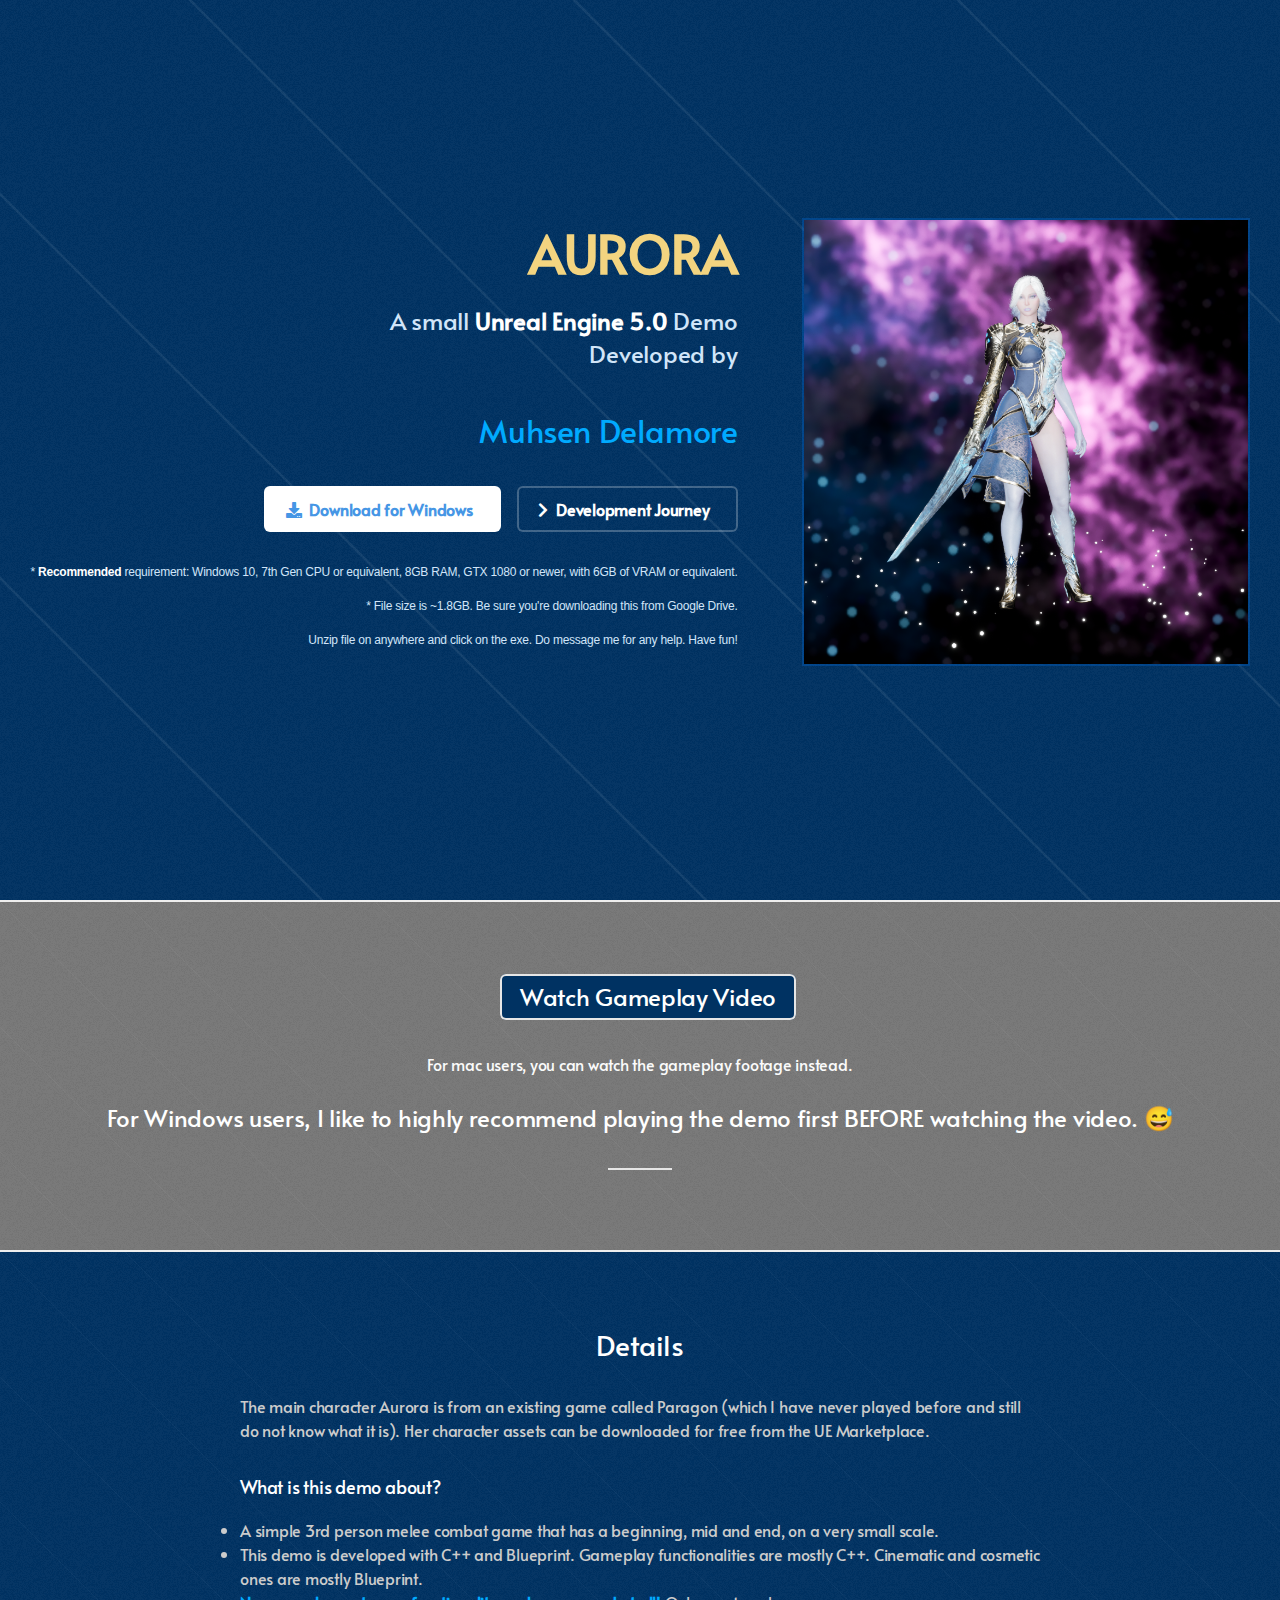
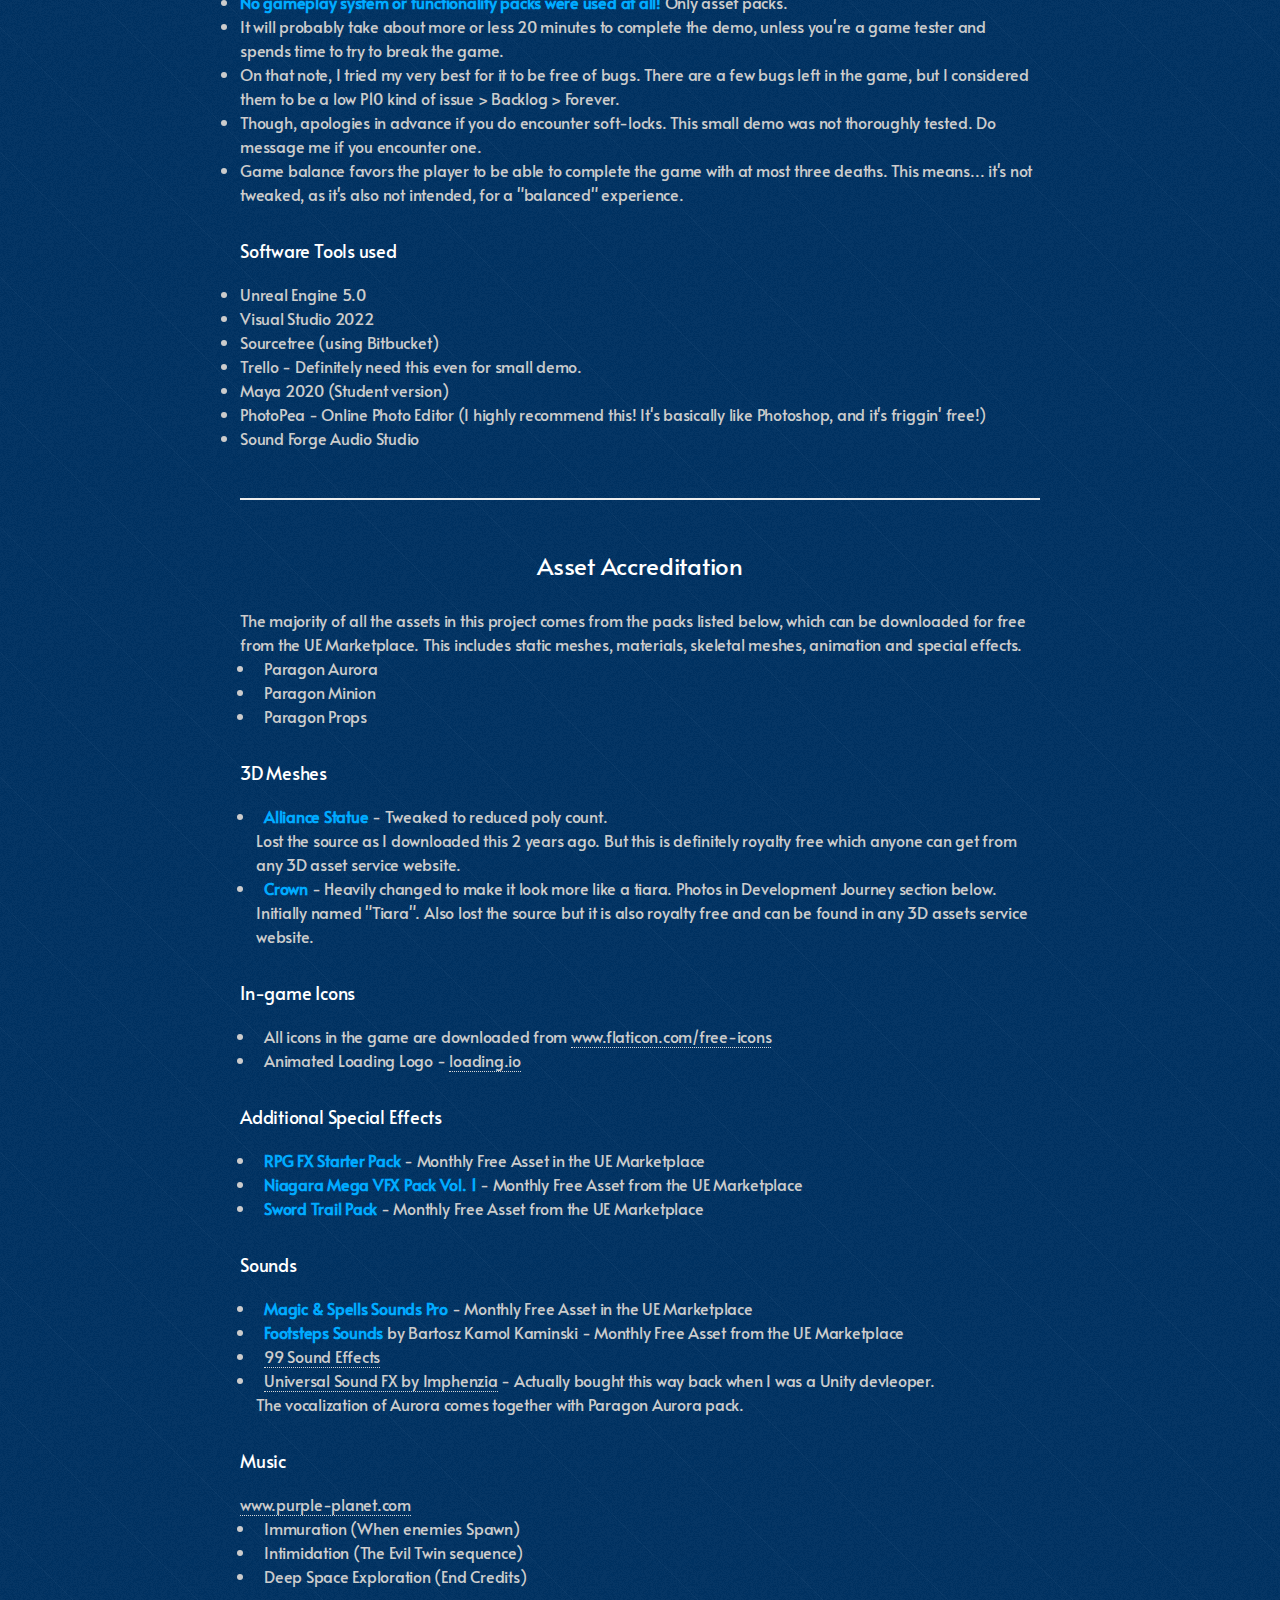
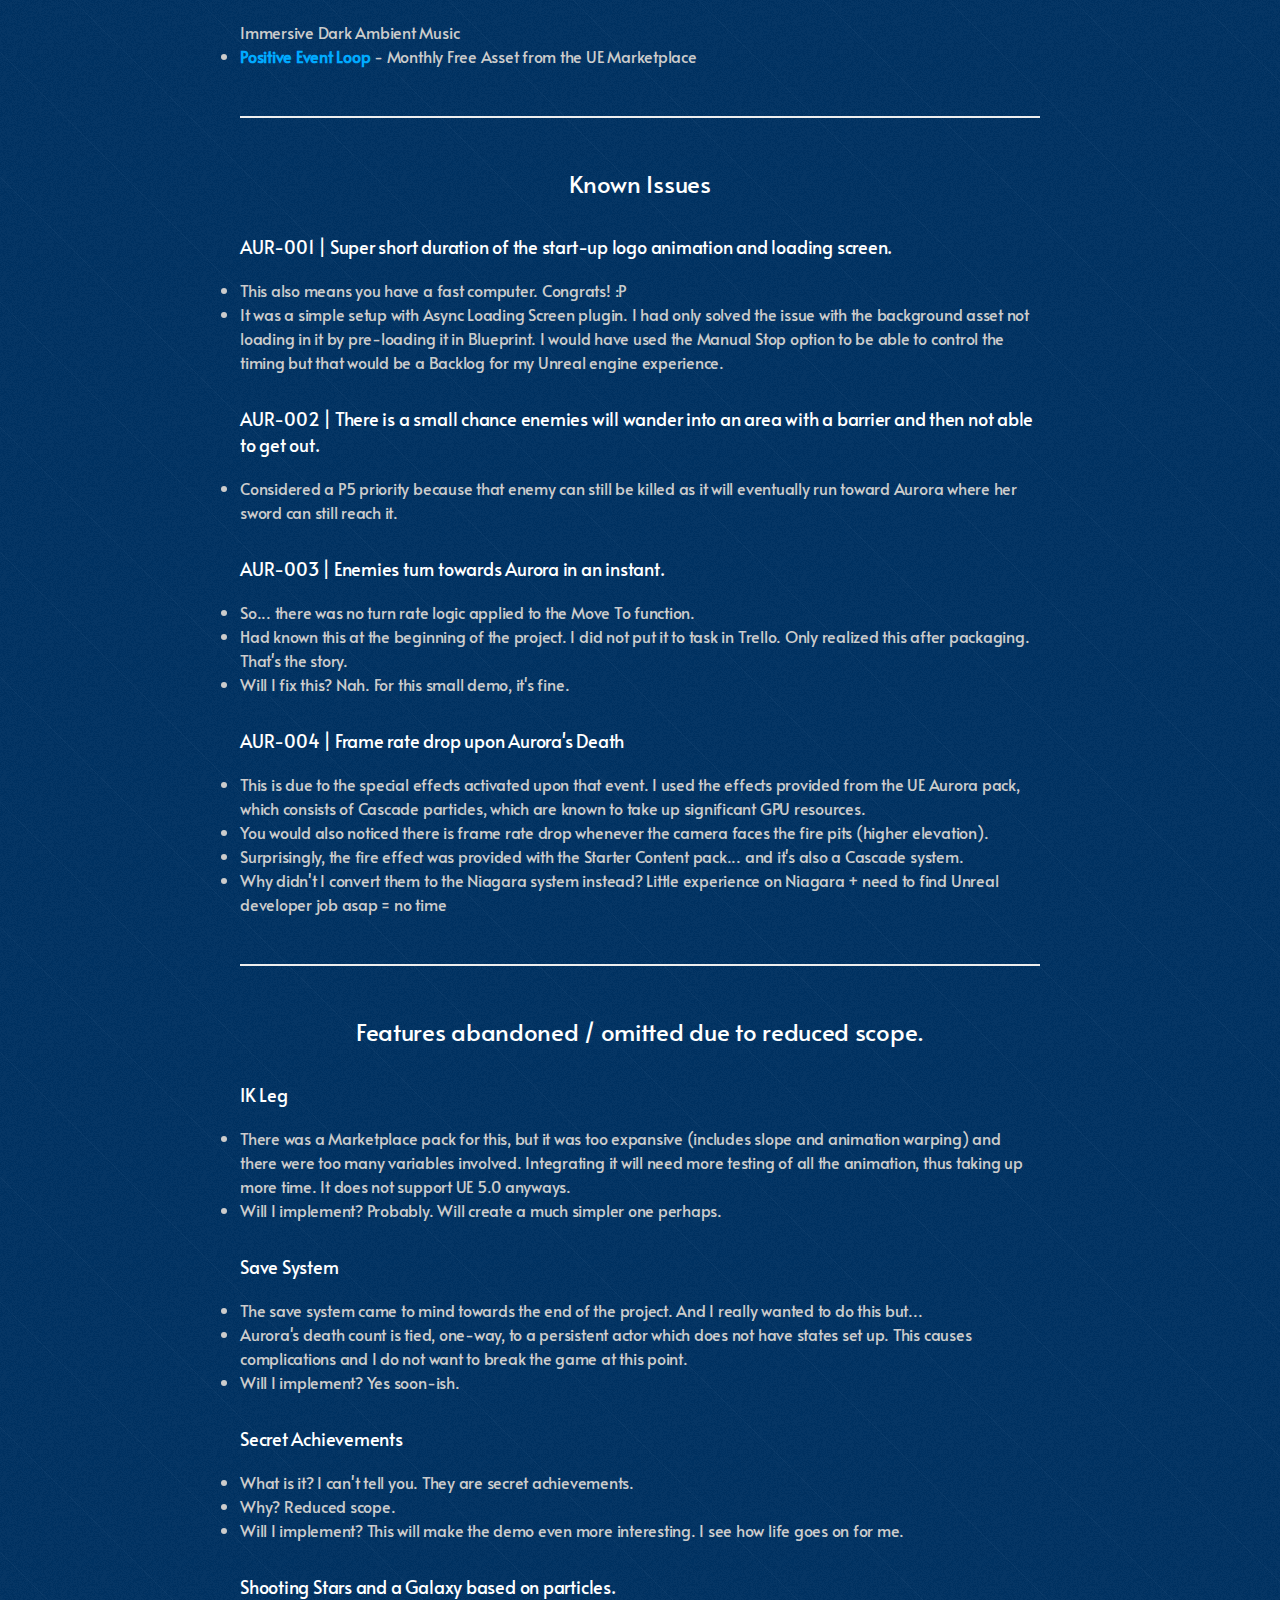
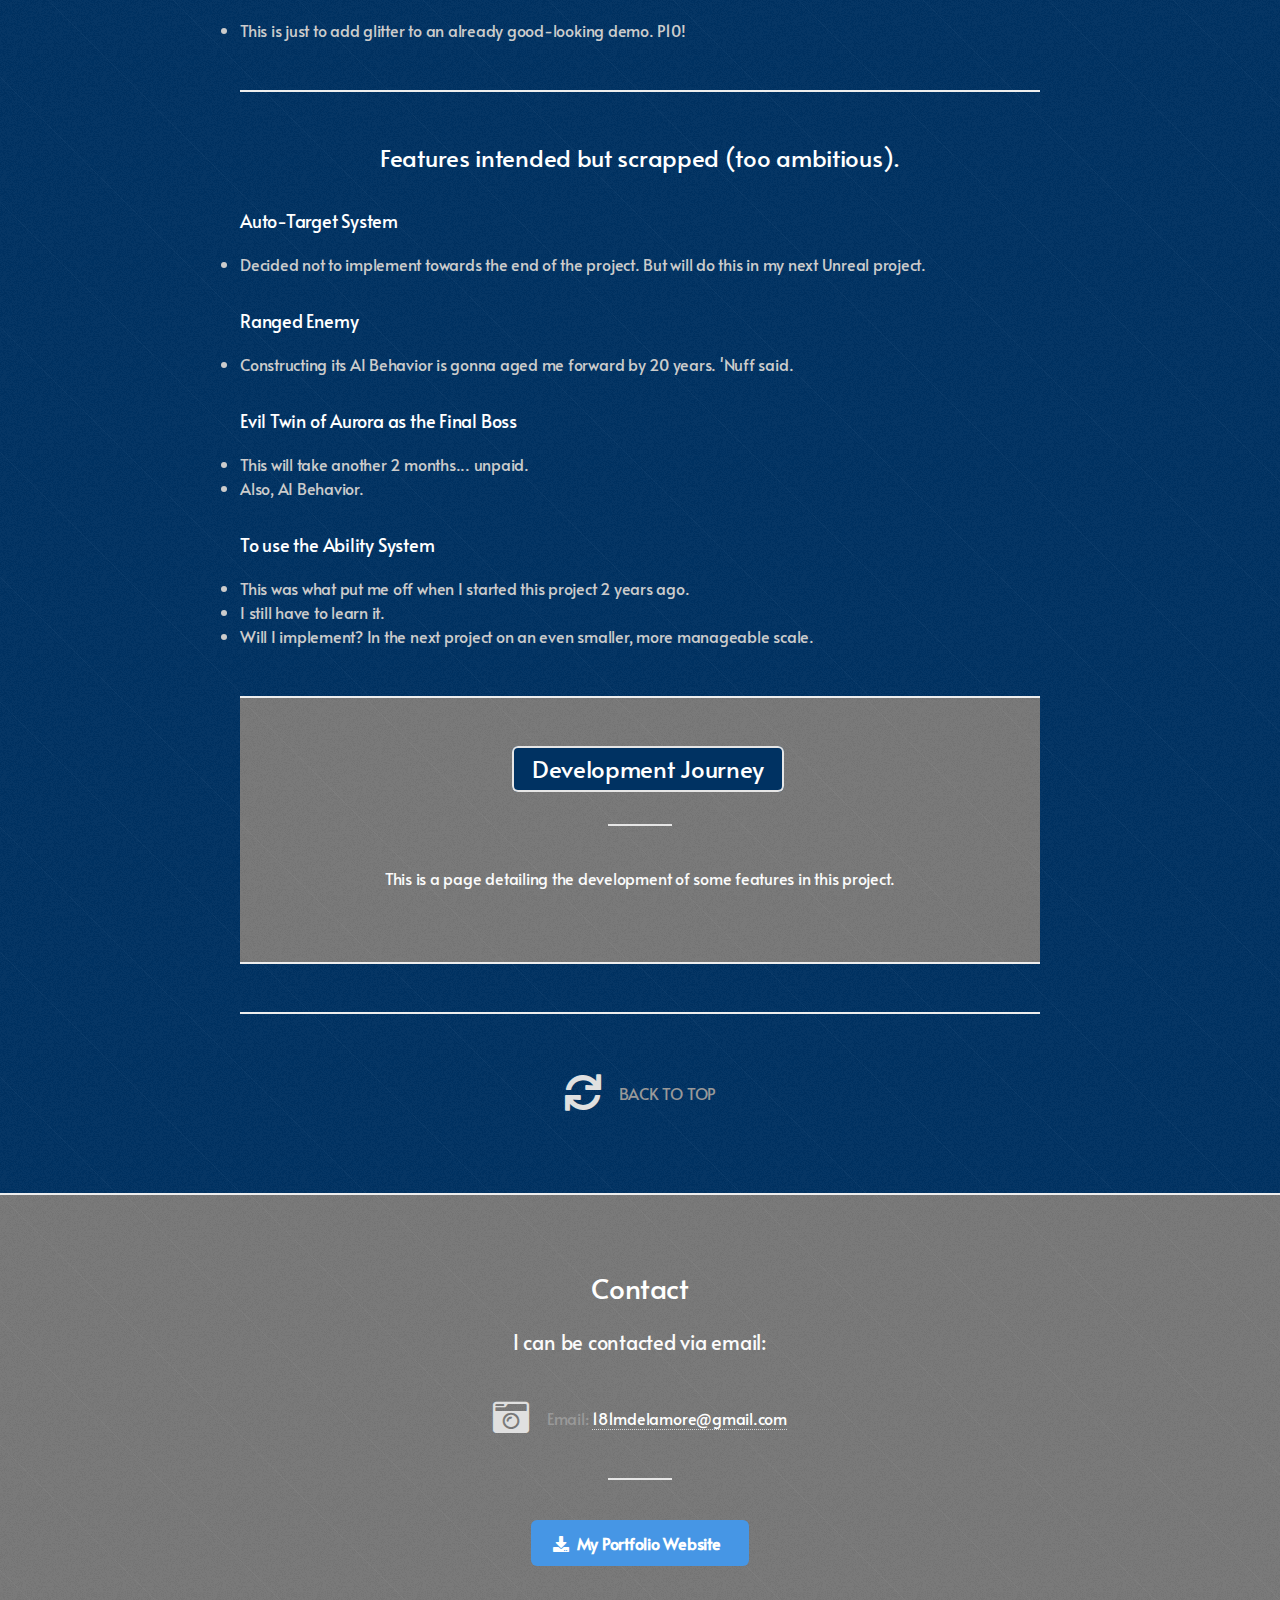
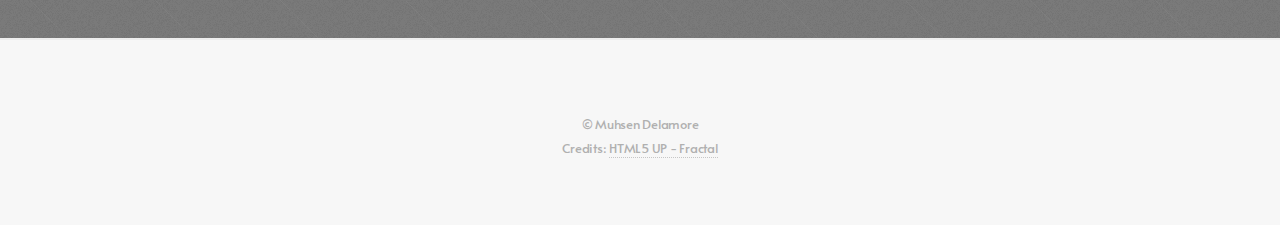
==== index.html @ d9dcd6b4 "Small changes to description." ====
<!DOCTYPE HTML>
<!--
	Fractal by HTML5 UP
	html5up.net | @ajlkn
	Free for personal and commercial use under the CCA 3.0 license (html5up.net/license)
-->
<html xmlns="http://www.w3.org/1999/html">
	<head>
		<title>Aurora by Muhsen Delamore</title>
		<meta charset="utf-8" />
		<meta name="viewport" content="width=device-width, initial-scale=1, user-scalable=no" />
		<link rel="stylesheet" href="assets/css/main.css" />
		<noscript><link rel="stylesheet" href="assets/css/noscript.css" /></noscript>
	</head>
	<body class="is-preload">

		<!-- Header -->
			<header id="header">
				<div class="content">
					<h1>AURORA</h1>
					<p>A small <strong>Unreal Engine 5.0</strong> Demo <br />
					Developed by</p>
					<h2>Muhsen Delamore</h2>
					<ul class="actions">
						<li><a href="https://drive.google.com/file/d/1TM02ei_hiVQRLNk2u2QW2U-TPEZYZwZy/view?usp=share_link" class="button primary icon solid fa-download">Download for Windows</a></li>
						<li><a href="hyperspace/devjourney.html" class="button icon solid fa-chevron-right scrolly">Development Journey</a></li>
					</ul>
					<p class="downloadnote">* <strong>Recommended</strong> requirement: Windows 10, 7th Gen CPU or equivalent, 8GB RAM, GTX 1080 or newer, with 6GB of VRAM or equivalent.</p>
					<p class="downloadnote">* File size is ~1.8GB. Be sure you're downloading this from Google Drive.</p>
					<p class="downloadnote">Unzip file on anywhere and click on the exe. Do message me for any help. Have fun!</p>
				</div>
				<div class="image phone"><div class="inner"><img src="images/Aurora.png" alt="" /></div></div>
			</header>

		<!-- One -->
			<section id="one" class="wrapper style2 special" style="border-top: solid 2px #eeeeee;">
				<header class="major">
					<ul style="text-align: center">
						<a href="GameplayVideoEmbed.html" class="button icon solid scrolly" style="padding: 5px 20px 5px 20px; background-color: #003262;"><h3 style="text-align: center;">Watch Gameplay Video</h3></a>
					</ul>
					<p>For mac users, you can watch the gameplay footage instead.</p>
					<h3>For Windows users, I like to highly recommend playing the demo first BEFORE watching the video. 😅</h3>
				</header>
			</section>

		<!-- Two -->
			<section id="two" class="wrapper">
			<!-- Spell Check on Client contenteditable="true" spellcheck="true" -->
				<div class="inner alt">
					<section class="spot">
						<div class="content">
							<h2 style="text-align: center">Details</h2>
							<p>The main character Aurora is from an existing game called Paragon (which I have never played before and still do not know what it is). Her character assets can be downloaded for free from the UE Marketplace.</p>
							<p>
								<h4>What is this demo about?</h4>
								<li>A simple 3rd person melee combat game that has a beginning, mid and end, on a very small scale.</li>
								<li>This demo is developed with C++ and Blueprint. Gameplay functionalities are mostly C++. Cinematic and cosmetic ones are mostly Blueprint.</li>
								<li><strong>No gameplay system or functionality packs were used at all!</strong> Only asset packs.</li>
								<li>It will probably take about more or less 20 minutes to complete the demo, unless you're a game tester and spends time to try to break the game.</li>
								<li>On that note, I tried my very best for it to be free of bugs. There are a few bugs left in the game, but I considered them to be a low P10 kind of issue > Backlog > Forever.</li>
								<li>Though, apologies in advance if you do encounter soft-locks. This small demo was not thoroughly tested. Do message me if you encounter one.</li>
								<li>Game balance favors the player to be able to complete the game with at most three deaths. This means... it's not tweaked, as it's also not intended, for a "balanced" experience.</li>
							</p>
							<p>
								<h4>Software Tools used</h4>
								<li>Unreal Engine 5.0</li>
								<li>Visual Studio 2022</li>
								<li>Sourcetree (using Bitbucket)</li>
								<li>Trello - Definitely need this even for small demo.</li>
								<li>Maya 2020 (Student version)</li>
								<li>PhotoPea - Online Photo Editor (I highly recommend this! It's basically like Photoshop, and it's friggin' free!)</li>
								<li>Sound Forge Audio Studio</li>
							</p>
						</div>
					</section>
					<section class="spot">
						<div class="content">
							<h3 style="text-align: center">Asset Accreditation</h3>
							The majority of all the assets in this project comes from the packs listed below, which can be downloaded for free from the UE Marketplace.
							This includes static meshes, materials, skeletal meshes, animation and special effects.
								<ul>
									<li>Paragon Aurora</li>
									<li>Paragon Minion</li>
									<li>Paragon Props</li>
								</ul>
								<h4>3D Meshes</h4>
								<ul>
								<li><strong>Alliance Statue</strong> - Tweaked to reduced poly count.</li>
									Lost the source as I downloaded this 2 years ago. But this is definitely royalty free which anyone can get from any 3D asset service website.
								<li><strong>Crown</strong> - Heavily changed to make it look more like a tiara. Photos in Development Journey section below.</li>
									Initially named "Tiara". Also lost the source but it is also royalty free and can be found in any 3D assets service website.
								</ul>
								<h4>In-game Icons</h4>
								<ul>
									<li>All icons in the game are downloaded from <a href="www.flaticon.com/free-icons">www.flaticon.com/free-icons</a></li>
									<li>Animated Loading Logo - <a href="https://loading.io/">loading.io</a></li>
								</ul>
								<h4>Additional Special Effects</h4>
								<ul>
									<li><strong>RPG FX Starter Pack</strong> - Monthly Free Asset in the UE Marketplace</li>
									<li><strong>Niagara Mega VFX Pack Vol. 1</strong> - Monthly Free Asset from the UE Marketplace</li>
									<li><strong>Sword Trail Pack</strong> - Monthly Free Asset from the UE Marketplace</li>
								</ul>
								<h4>Sounds</h4>
								<ul>
									<li><strong>Magic & Spells Sounds Pro</strong> - Monthly Free Asset in the UE Marketplace</li>
									<li><strong>Footsteps Sounds</strong> by Bartosz Kamol Kaminski - Monthly Free Asset from the UE Marketplace</li>
									<li><a href="https://99sounds.org/free-sound-effects/">99 Sound Effects</a></li>
									<li><a href="https://assetstore.unity.com/packages/audio/sound-fx/universal-sound-fx-17256">Universal Sound FX by Imphenzia</a> - Actually bought this way back when I was a Unity devleoper.</li>
									The vocalization of Aurora comes together with Paragon Aurora pack.
								</ul>
								<h4>Music</h4>
								<a href="www.purple-planet.com">www.purple-planet.com</a>
								<ul>
									<li>Immuration (When enemies Spawn)</li>
									<li>Intimidation (The Evil Twin sequence)</li>
									<li>Deep Space Exploration (End Credits)</li>
								</ul>
								Immersive Dark Ambient Music
								<li><strong>Positive Event Loop</strong> - Monthly Free Asset from the UE Marketplace</li>
						</div>
					</section>
					<section class="spot">
						<div class="content">
							<h3 style="text-align: center">Known Issues</h3>
							<p>
							<h4>AUR-001 | Super short duration of the start-up logo animation and loading screen.</h4>
									<li>This also means you have a fast computer. Congrats! :P </li>
									<li>It was a simple setup with Async Loading Screen plugin. I had only solved the issue with the background asset not loading in it by pre-loading it in Blueprint. I would have used the Manual Stop option to be able to control the timing but that would be a Backlog for my Unreal engine experience.</li>
							</p>
							<p>
							<h4>AUR-002 | There is a small chance enemies will wander into an area with a barrier and then not able to get out.</h4>
									<li>Considered a P5 priority because that enemy can still be killed as it will eventually run toward Aurora where her sword can still reach it. </li>
							</p>
							<p>
							<h4>AUR-003 | Enemies turn towards Aurora in an instant.</h4>
									<li>So... there was no turn rate logic applied to the Move To function.</li>
									<li>Had known this at the beginning of the project. I did not put it to task in Trello. Only realized this after packaging. That's the story.</li>
									<li>Will I fix this? Nah. For this small demo, it's fine.</li>
							</p>
							<p>
							<h4>AUR-004 | Frame rate drop upon Aurora's Death</h4>
								<li>This is due to the special effects activated upon that event. I used the effects provided from the UE Aurora pack, which consists of Cascade particles, which are known to take up significant GPU resources.</li>
								<li>You would also noticed there is frame rate drop whenever the camera faces the fire pits (higher elevation).</li>
								<li>Surprisingly, the fire effect was provided with the Starter Content pack... and it's also a Cascade system.</li>
								<li>Why didn't I convert them to the Niagara system instead? Little experience on Niagara + need to find Unreal developer job asap = no time</li>
							</p>
						</div>
					</section>
					<section class="spot">
						<div class="content">
							<h3 style="text-align: center">Features abandoned / omitted due to reduced scope.</h3>
							<p>
								<h4>IK Leg</h4>
								<li>There was a Marketplace pack for this, but it was too expansive (includes slope and animation warping) and there were too many variables involved. Integrating it will need more testing of all the animation, thus taking up more time. It does not support UE 5.0 anyways.
								<li>Will I implement? Probably. Will create a much simpler one perhaps.</li>
								</p>
							<p>
								<h4>Save System</h4>
								<li>The save system came to mind towards the end of the project. And I really wanted to do this but...
								<li>Aurora's death count is tied, one-way, to a persistent actor which does not have states set up. This causes complications and I do not want to break the game at this point.</li>
								<li>Will I implement? Yes soon-ish.</li>
							</p>
							<p>
								<h4>Secret Achievements</h4>
								<li>What is it? I can't tell you. They are secret achievements.</li>
								<li>Why? Reduced scope.</li>
								<li>Will I implement? This will make the demo even more interesting. I see how life goes on for me.</li>
							</p>
							<p>
								<h4>Shooting Stars and a Galaxy based on particles.</h4>
								<li>This is just to add glitter to an already good-looking demo. P10!</li>
							</p>
						</div>
					</section>
					<section class="spot">
						<div class="content">
							<h3 style="text-align: center">Features intended but scrapped (too ambitious).</h3>
							<p>
								<h4>Auto-Target System</h4>
								<li>Decided not to implement towards the end of the project. But will do this in my next Unreal project.</li>
							</p>
							<p>
								<h4>Ranged Enemy</h4>
								<li>Constructing its AI Behavior is gonna aged me forward by 20 years. 'Nuff said.</li>
							</p>
							<p>
								<h4>Evil Twin of Aurora as the Final Boss</h4>
								<li>This will take another 2 months... unpaid.</li>
								<li>Also, AI Behavior.</li>
							</p>
							<p>
								<h4>To use the Ability System</h4>
								<li>This was what put me off when I started this project 2 years ago.</li>
								<li>I still have to learn it.</li>
								<li>Will I implement? In the next project on an even smaller, more manageable scale.</li>
							</p>
						</div>
					</section>

					<section id="one" class="wrapper style2 special" style="border-top: solid 2px #eeeeee;">
						<header class="major">
							<ul style="text-align: center">
								<a href="hyperspace/devjourney.html" class="button icon solid scrolly" style="padding: 5px 20px 5px 20px; background-color: #003262;"><h3 style="text-align: center">Development Journey</h3></a>
							</ul>
						</header>
						<p>This is a page detailing the development of some features in this project.</p>
					</section>

					<section class="special">
						<ul class="icons labeled">
							<li><a href="#header" style="border-bottom: dotted 0px;"><span class="icon solid fa-sync"><span class="label">BACK TO TOP</span></span></a></li>
							<!--
							<li><span class="icon solid fa-sync"><span class="label">Sed vehicula elementum</span></span></li>
							<li><span class="icon solid fa-cloud"><span class="label">Elit fusce consequat</span></span></li>
							<li><span class="icon solid fa-code"><span class="label">Lorem nullam tempus</span></span></li>
							<li><span class="icon solid fa-desktop"><span class="label">Adipiscing amet sapien</span></span></li>
							-->
						</ul>
					</section>
				</div>
			</section>

		<!-- Three -->
			<section id="three" class="wrapper style2 special">
				<header class="major">
					<h2>Contact</h2>
					<p>I can be contacted via email:<br />
					<ul class="icons labeled">
							<li><span class="icon solid fa-camera-retro"><span class="label">Email: <a href="mailto:181mdelamore@gmail.com">181mdelamore@gmail.com</a></span></span></li>
						</ul></p>
				</header>
				<ul class="actions special">
					<li><a href="https://m-delamore.github.io/portfolio/" class="button primary icon solid fa-download">My Portfolio Website</a></li>
				</ul>
			</section>

		<!-- Footer -->
			<footer id="footer">
				<!--
				<ul class="icons">
					<li><span class="icon solid fa-camera-retro"><span class="label">Shoot</span></span></li>
					<li><span class="icon solid fa-sync"><span class="label">Process</span></span></li>
					<li><span class="icon solid fa-cloud"><span class="label">Upload</span></span></li>
					<li><a href="#" class="icon brands fa-facebook-f"><span class="label">Facebook</span></a></li>
					<li><a href="#" class="icon brands fa-twitter"><span class="label">Twitter</span></a></li>
					<li><a href="#" class="icon brands fa-instagram"><span class="label">Instagram</span></a></li>
				</ul>
				-->
				<p class="copyright">&copy; Muhsen Delamore<br /> Credits: <a href="http://html5up.net">HTML5 UP - Fractal</a></p>
			</footer>

		<!-- Scripts -->
			<script src="assets/js/jquery.min.js"></script>
			<script src="assets/js/jquery.scrolly.min.js"></script>
			<script src="assets/js/browser.min.js"></script>
			<script src="assets/js/breakpoints.min.js"></script>
			<script src="assets/js/util.js"></script>
			<script src="assets/js/main.js"></script>

	</body>
</html>
---- assets/css/main.css ----
@import url(fontawesome-all.min.css);

/*
	Fractal by HTML5 UP
	html5up.net | @ajlkn
	Free for personal and commercial use under the CCA 3.0 license (html5up.net/license)
*/

html, body, div, span, applet, object,
iframe, h1, h2, h3, h4, h5, h6, p, blockquote,
pre, a, abbr, acronym, address, big, cite,
code, del, dfn, em, img, ins, kbd, q, s, samp,
small, strike, strong, sub, sup, tt, var, b,
u, i, center, dl, dt, dd, ol, ul, li, fieldset,
form, label, legend, table, caption, tbody,
tfoot, thead, tr, th, td, article, aside,
canvas, details, embed, figure, figcaption,
footer, header, hgroup, menu, nav, output, ruby,
section, summary, time, mark, audio, video {
	margin: 0;
	padding: 0;
	border: 0;
	font-size: 100%;
	font: inherit;
	vertical-align: baseline;}

article, aside, details, figcaption, figure,
footer, header, hgroup, menu, nav, section {
	display: block;}

body {
	line-height: 1;
}

ol, ul {
	list-style: none;
}

blockquote, q {
	quotes: none;
}

	blockquote:before, blockquote:after, q:before, q:after {
		content: '';
		content: none;
	}

table {
	border-collapse: collapse;
	border-spacing: 0;
}

body {
	-webkit-text-size-adjust: none;
}

mark {
	background-color: transparent;
	color: inherit;
}

input::-moz-focus-inner {
	border: 0;
	padding: 0;
}

input, select, textarea {
	-moz-appearance: none;
	-webkit-appearance: none;
	-ms-appearance: none;
	appearance: none;
}

/* Basic */

	@-ms-viewport {
		width: device-width;
	}

	@font-face {
	    font-family: "AuroraFont";
	    src:url(Alata-Regular.ttf);
	    font-stretch:extra-expanded;
	}

	body {
		-ms-overflow-style: scrollbar;
	}

	@media screen and (max-width: 360px) {

		html, body {
			min-width: 320px;
		}

	}

	html {
		box-sizing: border-box;
	}

	*, *:before, *:after {
		box-sizing: inherit;
	}

	body {
		background: #ffffff;
	}

		body.is-preload *, body.is-preload *:before, body.is-preload *:after {
			-moz-animation: none !important;
			-webkit-animation: none !important;
			-ms-animation: none !important;
			animation: none !important;
			-moz-transition: none !important;
			-webkit-transition: none !important;
			-ms-transition: none !important;
			transition: none !important;
		}

/* Type */

	body {
		color: #CCCCCC;
	}

	html, input, select, textarea {
		font-size: 16pt;
	}

		@media screen and (max-width: 1680px) {

			html, input, select, textarea {
				font-size: 13pt;
			}

		}

		@media screen and (max-width: 1280px) {

			html, input, select, textarea {
				font-size: 12pt;
			}

		}

		@media screen and (max-width: 360px) {

			html, input, select, textarea {
				font-size: 11pt;
			}

		}

	body, input, select, textarea {
		font-family: AuroraFont, Arial, Helvetica, sans-serif;
		font-weight: normal;
		line-height: 1.5em;
		letter-spacing: -0.015em;
	}

	a {
		-moz-transition: color 0.2s ease-in-out, border-bottom-color 0.2s ease-in-out;
		-webkit-transition: color 0.2s ease-in-out, border-bottom-color 0.2s ease-in-out;
		-ms-transition: color 0.2s ease-in-out, border-bottom-color 0.2s ease-in-out;
		transition: color 0.2s ease-in-out, border-bottom-color 0.2s ease-in-out;
		text-decoration: none;
		border-bottom: dotted 1px;
	}

		a:hover {
			border-bottom-color: transparent !important;
		}

	strong, b {
		font-weight: bold;
	}

	em, i {
		font-style: italic;
	}

	p {
		margin: 0 0 2em 0;
	}

	h1, h2, h3, h4, h5, h6 {
		font-weight: normal;
		line-height: 1em;
		margin: 0 0 1em 0;
		letter-spacing: -0.0125em;
	}

		h1 a, h2 a, h3 a, h4 a, h5 a, h6 a {
			color: inherit;
			text-decoration: none;
			border-bottom: none;
		}

		@media screen and (max-width: 980px) {

			h1 br, h2 br, h3 br, h4 br, h5 br, h6 br {
				display: none;
			}

		}

	h2 {
		font-size: 1.75em;
		line-height: 1.5em;
	}

	h3 {
		font-size: 1.5em;
		line-height: 1.5em;
	}

	h4 {
		font-size: 1.1em;
		line-height: 1.5em;
	}

	h5 {
		font-size: 0.9em;
		line-height: 1.5em;
	}

	h6 {
		font-size: 0.7em;
		line-height: 1.5em;
	}

	@media screen and (max-width: 736px) {

		h2 {
			font-size: 1.25em;
		}

		h3 {
			font-size: 1.2em;
		}

		h4 {
			font-size: 1em;
		}

	}

	sub {
		font-size: 0.8em;
		position: relative;
		top: 0.5em;
	}

	sup {
		font-size: 0.8em;
		position: relative;
		top: -0.5em;
	}

	blockquote {
		border-left-style: solid;
		border-left-width: 4px;
		font-style: italic;
		margin: 0 0 2em 0;
		padding: 0.5em 0 0.5em 2em;
	}

	code {
		border-radius: 6px;
		border-style: solid;
		border-width: 1px;
		font-family: "Courier New", monospace;
		font-size: 0.9em;
		margin: 0 0.25em;
		padding: 0.25em 0.65em;
	}

	pre {
		-webkit-overflow-scrolling: touch;
		font-family: "Courier New", monospace;
		font-size: 0.9em;
		margin: 0 0 2em 0;
	}

		pre code {
			display: block;
			line-height: 1.75em;
			padding: 1em 1.5em;
			overflow-x: auto;
		}

	hr {
		border: 0;
		border-bottom-style: solid;
		border-bottom-width: 1px;
		margin: 2em 0;
	}

		hr.major {
			margin: 3em 0;
		}

	.align-left {
		text-align: left;
	}

	.align-center {
		text-align: center;
	}

	.align-right {
		text-align: right;
	}

	input, select, textarea {
		color: #999999;
	}

	a {
		color: inherit;
		border-bottom-color: #d6d6d6;
	}

		a:hover {
			color: #4696e5;
		}

	strong, b {
		color: #00AAFF;
	}

	h1, h2, h3, h4, h5, h6 {
		color: #ffffff;
	}

	blockquote {
		border-left-color: #e6e6e6;
	}

	code {
		background: rgba(144, 144, 144, 0.075);
		border-color: #e6e6e6;
	}

	hr {
		border-bottom-color: #e6e6e6;
	}

/* Row */

	.row {
		display: flex;
		flex-wrap: wrap;
		box-sizing: border-box;
		align-items: stretch;
	}

		.row > * {
			box-sizing: border-box;
		}

		.row.gtr-uniform > * > :last-child {
			margin-bottom: 0;
		}

		.row.aln-left {
			justify-content: flex-start;
		}

		.row.aln-center {
			justify-content: center;
		}

		.row.aln-right {
			justify-content: flex-end;
		}

		.row.aln-top {
			align-items: flex-start;
		}

		.row.aln-middle {
			align-items: center;
		}

		.row.aln-bottom {
			align-items: flex-end;
		}

		.row > .imp {
			order: -1;
		}

		.row > .col-1 {
			width: 8.33333%;
		}

		.row > .off-1 {
			margin-left: 8.33333%;
		}

		.row > .col-2 {
			width: 16.66667%;
		}

		.row > .off-2 {
			margin-left: 16.66667%;
		}

		.row > .col-3 {
			width: 25%;
		}

		.row > .off-3 {
			margin-left: 25%;
		}

		.row > .col-4 {
			width: 33.33333%;
		}

		.row > .off-4 {
			margin-left: 33.33333%;
		}

		.row > .col-5 {
			width: 41.66667%;
		}

		.row > .off-5 {
			margin-left: 41.66667%;
		}

		.row > .col-6 {
			width: 50%;
		}

		.row > .off-6 {
			margin-left: 50%;
		}

		.row > .col-7 {
			width: 58.33333%;
		}

		.row > .off-7 {
			margin-left: 58.33333%;
		}

		.row > .col-8 {
			width: 66.66667%;
		}

		.row > .off-8 {
			margin-left: 66.66667%;
		}

		.row > .col-9 {
			width: 75%;
		}

		.row > .off-9 {
			margin-left: 75%;
		}

		.row > .col-10 {
			width: 83.33333%;
		}

		.row > .off-10 {
			margin-left: 83.33333%;
		}

		.row > .col-11 {
			width: 91.66667%;
		}

		.row > .off-11 {
			margin-left: 91.66667%;
		}

		.row > .col-12 {
			width: 100%;
		}

		.row > .off-12 {
			margin-left: 100%;
		}

		.row.gtr-0 {
			margin-top: 0;
			margin-left: 0em;
		}

			.row.gtr-0 > * {
				padding: 0 0 0 0em;
			}

			.row.gtr-0.gtr-uniform {
				margin-top: 0em;
			}

				.row.gtr-0.gtr-uniform > * {
					padding-top: 0em;
				}

		.row.gtr-25 {
			margin-top: 0;
			margin-left: -0.375em;
		}

			.row.gtr-25 > * {
				padding: 0 0 0 0.375em;
			}

			.row.gtr-25.gtr-uniform {
				margin-top: -0.375em;
			}

				.row.gtr-25.gtr-uniform > * {
					padding-top: 0.375em;
				}

		.row.gtr-50 {
			margin-top: 0;
			margin-left: -0.75em;
		}

			.row.gtr-50 > * {
				padding: 0 0 0 0.75em;
			}

			.row.gtr-50.gtr-uniform {
				margin-top: -0.75em;
			}

				.row.gtr-50.gtr-uniform > * {
					padding-top: 0.75em;
				}

		.row {
			margin-top: 0;
			margin-left: -1.5em;
		}

			.row > * {
				padding: 0 0 0 1.5em;
			}

			.row.gtr-uniform {
				margin-top: -1.5em;
			}

				.row.gtr-uniform > * {
					padding-top: 1.5em;
				}

		.row.gtr-150 {
			margin-top: 0;
			margin-left: -2.25em;
		}

			.row.gtr-150 > * {
				padding: 0 0 0 2.25em;
			}

			.row.gtr-150.gtr-uniform {
				margin-top: -2.25em;
			}

				.row.gtr-150.gtr-uniform > * {
					padding-top: 2.25em;
				}

		.row.gtr-200 {
			margin-top: 0;
			margin-left: -3em;
		}

			.row.gtr-200 > * {
				padding: 0 0 0 3em;
			}

			.row.gtr-200.gtr-uniform {
				margin-top: -3em;
			}

				.row.gtr-200.gtr-uniform > * {
					padding-top: 3em;
				}

		@media screen and (max-width: 1680px) {

			.row {
				display: flex;
				flex-wrap: wrap;
				box-sizing: border-box;
				align-items: stretch;
			}

				.row > * {
					box-sizing: border-box;
				}

				.row.gtr-uniform > * > :last-child {
					margin-bottom: 0;
				}

				.row.aln-left {
					justify-content: flex-start;
				}

				.row.aln-center {
					justify-content: center;
				}

				.row.aln-right {
					justify-content: flex-end;
				}

				.row.aln-top {
					align-items: flex-start;
				}

				.row.aln-middle {
					align-items: center;
				}

				.row.aln-bottom {
					align-items: flex-end;
				}

				.row > .imp-xlarge {
					order: -1;
				}

				.row > .col-1-xlarge {
					width: 8.33333%;
				}

				.row > .off-1-xlarge {
					margin-left: 8.33333%;
				}

				.row > .col-2-xlarge {
					width: 16.66667%;
				}

				.row > .off-2-xlarge {
					margin-left: 16.66667%;
				}

				.row > .col-3-xlarge {
					width: 25%;
				}

				.row > .off-3-xlarge {
					margin-left: 25%;
				}

				.row > .col-4-xlarge {
					width: 33.33333%;
				}

				.row > .off-4-xlarge {
					margin-left: 33.33333%;
				}

				.row > .col-5-xlarge {
					width: 41.66667%;
				}

				.row > .off-5-xlarge {
					margin-left: 41.66667%;
				}

				.row > .col-6-xlarge {
					width: 50%;
				}

				.row > .off-6-xlarge {
					margin-left: 50%;
				}

				.row > .col-7-xlarge {
					width: 58.33333%;
				}

				.row > .off-7-xlarge {
					margin-left: 58.33333%;
				}

				.row > .col-8-xlarge {
					width: 66.66667%;
				}

				.row > .off-8-xlarge {
					margin-left: 66.66667%;
				}

				.row > .col-9-xlarge {
					width: 75%;
				}

				.row > .off-9-xlarge {
					margin-left: 75%;
				}

				.row > .col-10-xlarge {
					width: 83.33333%;
				}

				.row > .off-10-xlarge {
					margin-left: 83.33333%;
				}

				.row > .col-11-xlarge {
					width: 91.66667%;
				}

				.row > .off-11-xlarge {
					margin-left: 91.66667%;
				}

				.row > .col-12-xlarge {
					width: 100%;
				}

				.row > .off-12-xlarge {
					margin-left: 100%;
				}

				.row.gtr-0 {
					margin-top: 0;
					margin-left: 0em;
				}

					.row.gtr-0 > * {
						padding: 0 0 0 0em;
					}

					.row.gtr-0.gtr-uniform {
						margin-top: 0em;
					}

						.row.gtr-0.gtr-uniform > * {
							padding-top: 0em;
						}

				.row.gtr-25 {
					margin-top: 0;
					margin-left: -0.375em;
				}

					.row.gtr-25 > * {
						padding: 0 0 0 0.375em;
					}

					.row.gtr-25.gtr-uniform {
						margin-top: -0.375em;
					}

						.row.gtr-25.gtr-uniform > * {
							padding-top: 0.375em;
						}

				.row.gtr-50 {
					margin-top: 0;
					margin-left: -0.75em;
				}

					.row.gtr-50 > * {
						padding: 0 0 0 0.75em;
					}

					.row.gtr-50.gtr-uniform {
						margin-top: -0.75em;
					}

						.row.gtr-50.gtr-uniform > * {
							padding-top: 0.75em;
						}

				.row {
					margin-top: 0;
					margin-left: -1.5em;
				}

					.row > * {
						padding: 0 0 0 1.5em;
					}

					.row.gtr-uniform {
						margin-top: -1.5em;
					}

						.row.gtr-uniform > * {
							padding-top: 1.5em;
						}

				.row.gtr-150 {
					margin-top: 0;
					margin-left: -2.25em;
				}

					.row.gtr-150 > * {
						padding: 0 0 0 2.25em;
					}

					.row.gtr-150.gtr-uniform {
						margin-top: -2.25em;
					}

						.row.gtr-150.gtr-uniform > * {
							padding-top: 2.25em;
						}

				.row.gtr-200 {
					margin-top: 0;
					margin-left: -3em;
				}

					.row.gtr-200 > * {
						padding: 0 0 0 3em;
					}

					.row.gtr-200.gtr-uniform {
						margin-top: -3em;
					}

						.row.gtr-200.gtr-uniform > * {
							padding-top: 3em;
						}

		}

		@media screen and (max-width: 1280px) {

			.row {
				display: flex;
				flex-wrap: wrap;
				box-sizing: border-box;
				align-items: stretch;
			}

				.row > * {
					box-sizing: border-box;
				}

				.row.gtr-uniform > * > :last-child {
					margin-bottom: 0;
				}

				.row.aln-left {
					justify-content: flex-start;
				}

				.row.aln-center {
					justify-content: center;
				}

				.row.aln-right {
					justify-content: flex-end;
				}

				.row.aln-top {
					align-items: flex-start;
				}

				.row.aln-middle {
					align-items: center;
				}

				.row.aln-bottom {
					align-items: flex-end;
				}

				.row > .imp-large {
					order: -1;
				}

				.row > .col-1-large {
					width: 8.33333%;
				}

				.row > .off-1-large {
					margin-left: 8.33333%;
				}

				.row > .col-2-large {
					width: 16.66667%;
				}

				.row > .off-2-large {
					margin-left: 16.66667%;
				}

				.row > .col-3-large {
					width: 25%;
				}

				.row > .off-3-large {
					margin-left: 25%;
				}

				.row > .col-4-large {
					width: 33.33333%;
				}

				.row > .off-4-large {
					margin-left: 33.33333%;
				}

				.row > .col-5-large {
					width: 41.66667%;
				}

				.row > .off-5-large {
					margin-left: 41.66667%;
				}

				.row > .col-6-large {
					width: 50%;
				}

				.row > .off-6-large {
					margin-left: 50%;
				}

				.row > .col-7-large {
					width: 58.33333%;
				}

				.row > .off-7-large {
					margin-left: 58.33333%;
				}

				.row > .col-8-large {
					width: 66.66667%;
				}

				.row > .off-8-large {
					margin-left: 66.66667%;
				}

				.row > .col-9-large {
					width: 75%;
				}

				.row > .off-9-large {
					margin-left: 75%;
				}

				.row > .col-10-large {
					width: 83.33333%;
				}

				.row > .off-10-large {
					margin-left: 83.33333%;
				}

				.row > .col-11-large {
					width: 91.66667%;
				}

				.row > .off-11-large {
					margin-left: 91.66667%;
				}

				.row > .col-12-large {
					width: 100%;
				}

				.row > .off-12-large {
					margin-left: 100%;
				}

				.row.gtr-0 {
					margin-top: 0;
					margin-left: 0em;
				}

					.row.gtr-0 > * {
						padding: 0 0 0 0em;
					}

					.row.gtr-0.gtr-uniform {
						margin-top: 0em;
					}

						.row.gtr-0.gtr-uniform > * {
							padding-top: 0em;
						}

				.row.gtr-25 {
					margin-top: 0;
					margin-left: -0.375em;
				}

					.row.gtr-25 > * {
						padding: 0 0 0 0.375em;
					}

					.row.gtr-25.gtr-uniform {
						margin-top: -0.375em;
					}

						.row.gtr-25.gtr-uniform > * {
							padding-top: 0.375em;
						}

				.row.gtr-50 {
					margin-top: 0;
					margin-left: -0.75em;
				}

					.row.gtr-50 > * {
						padding: 0 0 0 0.75em;
					}

					.row.gtr-50.gtr-uniform {
						margin-top: -0.75em;
					}

						.row.gtr-50.gtr-uniform > * {
							padding-top: 0.75em;
						}

				.row {
					margin-top: 0;
					margin-left: -1.5em;
				}

					.row > * {
						padding: 0 0 0 1.5em;
					}

					.row.gtr-uniform {
						margin-top: -1.5em;
					}

						.row.gtr-uniform > * {
							padding-top: 1.5em;
						}

				.row.gtr-150 {
					margin-top: 0;
					margin-left: -2.25em;
				}

					.row.gtr-150 > * {
						padding: 0 0 0 2.25em;
					}

					.row.gtr-150.gtr-uniform {
						margin-top: -2.25em;
					}

						.row.gtr-150.gtr-uniform > * {
							padding-top: 2.25em;
						}

				.row.gtr-200 {
					margin-top: 0;
					margin-left: -3em;
				}

					.row.gtr-200 > * {
						padding: 0 0 0 3em;
					}

					.row.gtr-200.gtr-uniform {
						margin-top: -3em;
					}

						.row.gtr-200.gtr-uniform > * {
							padding-top: 3em;
						}

		}

		@media screen and (max-width: 980px) {

			.row {
				display: flex;
				flex-wrap: wrap;
				box-sizing: border-box;
				align-items: stretch;
			}

				.row > * {
					box-sizing: border-box;
				}

				.row.gtr-uniform > * > :last-child {
					margin-bottom: 0;
				}

				.row.aln-left {
					justify-content: flex-start;
				}

				.row.aln-center {
					justify-content: center;
				}

				.row.aln-right {
					justify-content: flex-end;
				}

				.row.aln-top {
					align-items: flex-start;
				}

				.row.aln-middle {
					align-items: center;
				}

				.row.aln-bottom {
					align-items: flex-end;
				}

				.row > .imp-medium {
					order: -1;
				}

				.row > .col-1-medium {
					width: 8.33333%;
				}

				.row > .off-1-medium {
					margin-left: 8.33333%;
				}

				.row > .col-2-medium {
					width: 16.66667%;
				}

				.row > .off-2-medium {
					margin-left: 16.66667%;
				}

				.row > .col-3-medium {
					width: 25%;
				}

				.row > .off-3-medium {
					margin-left: 25%;
				}

				.row > .col-4-medium {
					width: 33.33333%;
				}

				.row > .off-4-medium {
					margin-left: 33.33333%;
				}

				.row > .col-5-medium {
					width: 41.66667%;
				}

				.row > .off-5-medium {
					margin-left: 41.66667%;
				}

				.row > .col-6-medium {
					width: 50%;
				}

				.row > .off-6-medium {
					margin-left: 50%;
				}

				.row > .col-7-medium {
					width: 58.33333%;
				}

				.row > .off-7-medium {
					margin-left: 58.33333%;
				}

				.row > .col-8-medium {
					width: 66.66667%;
				}

				.row > .off-8-medium {
					margin-left: 66.66667%;
				}

				.row > .col-9-medium {
					width: 75%;
				}

				.row > .off-9-medium {
					margin-left: 75%;
				}

				.row > .col-10-medium {
					width: 83.33333%;
				}

				.row > .off-10-medium {
					margin-left: 83.33333%;
				}

				.row > .col-11-medium {
					width: 91.66667%;
				}

				.row > .off-11-medium {
					margin-left: 91.66667%;
				}

				.row > .col-12-medium {
					width: 100%;
				}

				.row > .off-12-medium {
					margin-left: 100%;
				}

				.row.gtr-0 {
					margin-top: 0;
					margin-left: 0em;
				}

					.row.gtr-0 > * {
						padding: 0 0 0 0em;
					}

					.row.gtr-0.gtr-uniform {
						margin-top: 0em;
					}

						.row.gtr-0.gtr-uniform > * {
							padding-top: 0em;
						}

				.row.gtr-25 {
					margin-top: 0;
					margin-left: -0.375em;
				}

					.row.gtr-25 > * {
						padding: 0 0 0 0.375em;
					}

					.row.gtr-25.gtr-uniform {
						margin-top: -0.375em;
					}

						.row.gtr-25.gtr-uniform > * {
							padding-top: 0.375em;
						}

				.row.gtr-50 {
					margin-top: 0;
					margin-left: -0.75em;
				}

					.row.gtr-50 > * {
						padding: 0 0 0 0.75em;
					}

					.row.gtr-50.gtr-uniform {
						margin-top: -0.75em;
					}

						.row.gtr-50.gtr-uniform > * {
							padding-top: 0.75em;
						}

				.row {
					margin-top: 0;
					margin-left: -1.5em;
				}

					.row > * {
						padding: 0 0 0 1.5em;
					}

					.row.gtr-uniform {
						margin-top: -1.5em;
					}

						.row.gtr-uniform > * {
							padding-top: 1.5em;
						}

				.row.gtr-150 {
					margin-top: 0;
					margin-left: -2.25em;
				}

					.row.gtr-150 > * {
						padding: 0 0 0 2.25em;
					}

					.row.gtr-150.gtr-uniform {
						margin-top: -2.25em;
					}

						.row.gtr-150.gtr-uniform > * {
							padding-top: 2.25em;
						}

				.row.gtr-200 {
					margin-top: 0;
					margin-left: -3em;
				}

					.row.gtr-200 > * {
						padding: 0 0 0 3em;
					}

					.row.gtr-200.gtr-uniform {
						margin-top: -3em;
					}

						.row.gtr-200.gtr-uniform > * {
							padding-top: 3em;
						}

		}

		@media screen and (max-width: 736px) {

			.row {
				display: flex;
				flex-wrap: wrap;
				box-sizing: border-box;
				align-items: stretch;
			}

				.row > * {
					box-sizing: border-box;
				}

				.row.gtr-uniform > * > :last-child {
					margin-bottom: 0;
				}

				.row.aln-left {
					justify-content: flex-start;
				}

				.row.aln-center {
					justify-content: center;
				}

				.row.aln-right {
					justify-content: flex-end;
				}

				.row.aln-top {
					align-items: flex-start;
				}

				.row.aln-middle {
					align-items: center;
				}

				.row.aln-bottom {
					align-items: flex-end;
				}

				.row > .imp-small {
					order: -1;
				}

				.row > .col-1-small {
					width: 8.33333%;
				}

				.row > .off-1-small {
					margin-left: 8.33333%;
				}

				.row > .col-2-small {
					width: 16.66667%;
				}

				.row > .off-2-small {
					margin-left: 16.66667%;
				}

				.row > .col-3-small {
					width: 25%;
				}

				.row > .off-3-small {
					margin-left: 25%;
				}

				.row > .col-4-small {
					width: 33.33333%;
				}

				.row > .off-4-small {
					margin-left: 33.33333%;
				}

				.row > .col-5-small {
					width: 41.66667%;
				}

				.row > .off-5-small {
					margin-left: 41.66667%;
				}

				.row > .col-6-small {
					width: 50%;
				}

				.row > .off-6-small {
					margin-left: 50%;
				}

				.row > .col-7-small {
					width: 58.33333%;
				}

				.row > .off-7-small {
					margin-left: 58.33333%;
				}

				.row > .col-8-small {
					width: 66.66667%;
				}

				.row > .off-8-small {
					margin-left: 66.66667%;
				}

				.row > .col-9-small {
					width: 75%;
				}

				.row > .off-9-small {
					margin-left: 75%;
				}

				.row > .col-10-small {
					width: 83.33333%;
				}

				.row > .off-10-small {
					margin-left: 83.33333%;
				}

				.row > .col-11-small {
					width: 91.66667%;
				}

				.row > .off-11-small {
					margin-left: 91.66667%;
				}

				.row > .col-12-small {
					width: 100%;
				}

				.row > .off-12-small {
					margin-left: 100%;
				}

				.row.gtr-0 {
					margin-top: 0;
					margin-left: 0em;
				}

					.row.gtr-0 > * {
						padding: 0 0 0 0em;
					}

					.row.gtr-0.gtr-uniform {
						margin-top: 0em;
					}

						.row.gtr-0.gtr-uniform > * {
							padding-top: 0em;
						}

				.row.gtr-25 {
					margin-top: 0;
					margin-left: -0.375em;
				}

					.row.gtr-25 > * {
						padding: 0 0 0 0.375em;
					}

					.row.gtr-25.gtr-uniform {
						margin-top: -0.375em;
					}

						.row.gtr-25.gtr-uniform > * {
							padding-top: 0.375em;
						}

				.row.gtr-50 {
					margin-top: 0;
					margin-left: -0.75em;
				}

					.row.gtr-50 > * {
						padding: 0 0 0 0.75em;
					}

					.row.gtr-50.gtr-uniform {
						margin-top: -0.75em;
					}

						.row.gtr-50.gtr-uniform > * {
							padding-top: 0.75em;
						}

				.row {
					margin-top: 0;
					margin-left: -1.5em;
				}

					.row > * {
						padding: 0 0 0 1.5em;
					}

					.row.gtr-uniform {
						margin-top: -1.5em;
					}

						.row.gtr-uniform > * {
							padding-top: 1.5em;
						}

				.row.gtr-150 {
					margin-top: 0;
					margin-left: -2.25em;
				}

					.row.gtr-150 > * {
						padding: 0 0 0 2.25em;
					}

					.row.gtr-150.gtr-uniform {
						margin-top: -2.25em;
					}

						.row.gtr-150.gtr-uniform > * {
							padding-top: 2.25em;
						}

				.row.gtr-200 {
					margin-top: 0;
					margin-left: -3em;
				}

					.row.gtr-200 > * {
						padding: 0 0 0 3em;
					}

					.row.gtr-200.gtr-uniform {
						margin-top: -3em;
					}

						.row.gtr-200.gtr-uniform > * {
							padding-top: 3em;
						}

		}

		@media screen and (max-width: 480px) {

			.row {
				display: flex;
				flex-wrap: wrap;
				box-sizing: border-box;
				align-items: stretch;
			}

				.row > * {
					box-sizing: border-box;
				}

				.row.gtr-uniform > * > :last-child {
					margin-bottom: 0;
				}

				.row.aln-left {
					justify-content: flex-start;
				}

				.row.aln-center {
					justify-content: center;
				}

				.row.aln-right {
					justify-content: flex-end;
				}

				.row.aln-top {
					align-items: flex-start;
				}

				.row.aln-middle {
					align-items: center;
				}

				.row.aln-bottom {
					align-items: flex-end;
				}

				.row > .imp-xsmall {
					order: -1;
				}

				.row > .col-1-xsmall {
					width: 8.33333%;
				}

				.row > .off-1-xsmall {
					margin-left: 8.33333%;
				}

				.row > .col-2-xsmall {
					width: 16.66667%;
				}

				.row > .off-2-xsmall {
					margin-left: 16.66667%;
				}

				.row > .col-3-xsmall {
					width: 25%;
				}

				.row > .off-3-xsmall {
					margin-left: 25%;
				}

				.row > .col-4-xsmall {
					width: 33.33333%;
				}

				.row > .off-4-xsmall {
					margin-left: 33.33333%;
				}

				.row > .col-5-xsmall {
					width: 41.66667%;
				}

				.row > .off-5-xsmall {
					margin-left: 41.66667%;
				}

				.row > .col-6-xsmall {
					width: 50%;
				}

				.row > .off-6-xsmall {
					margin-left: 50%;
				}

				.row > .col-7-xsmall {
					width: 58.33333%;
				}

				.row > .off-7-xsmall {
					margin-left: 58.33333%;
				}

				.row > .col-8-xsmall {
					width: 66.66667%;
				}

				.row > .off-8-xsmall {
					margin-left: 66.66667%;
				}

				.row > .col-9-xsmall {
					width: 75%;
				}

				.row > .off-9-xsmall {
					margin-left: 75%;
				}

				.row > .col-10-xsmall {
					width: 83.33333%;
				}

				.row > .off-10-xsmall {
					margin-left: 83.33333%;
				}

				.row > .col-11-xsmall {
					width: 91.66667%;
				}

				.row > .off-11-xsmall {
					margin-left: 91.66667%;
				}

				.row > .col-12-xsmall {
					width: 100%;
				}

				.row > .off-12-xsmall {
					margin-left: 100%;
				}

				.row.gtr-0 {
					margin-top: 0;
					margin-left: 0em;
				}

					.row.gtr-0 > * {
						padding: 0 0 0 0em;
					}

					.row.gtr-0.gtr-uniform {
						margin-top: 0em;
					}

						.row.gtr-0.gtr-uniform > * {
							padding-top: 0em;
						}

				.row.gtr-25 {
					margin-top: 0;
					margin-left: -0.375em;
				}

					.row.gtr-25 > * {
						padding: 0 0 0 0.375em;
					}

					.row.gtr-25.gtr-uniform {
						margin-top: -0.375em;
					}

						.row.gtr-25.gtr-uniform > * {
							padding-top: 0.375em;
						}

				.row.gtr-50 {
					margin-top: 0;
					margin-left: -0.75em;
				}

					.row.gtr-50 > * {
						padding: 0 0 0 0.75em;
					}

					.row.gtr-50.gtr-uniform {
						margin-top: -0.75em;
					}

						.row.gtr-50.gtr-uniform > * {
							padding-top: 0.75em;
						}

				.row {
					margin-top: 0;
					margin-left: -1.5em;
				}

					.row > * {
						padding: 0 0 0 1.5em;
					}

					.row.gtr-uniform {
						margin-top: -1.5em;
					}

						.row.gtr-uniform > * {
							padding-top: 1.5em;
						}

				.row.gtr-150 {
					margin-top: 0;
					margin-left: -2.25em;
				}

					.row.gtr-150 > * {
						padding: 0 0 0 2.25em;
					}

					.row.gtr-150.gtr-uniform {
						margin-top: -2.25em;
					}

						.row.gtr-150.gtr-uniform > * {
							padding-top: 2.25em;
						}

				.row.gtr-200 {
					margin-top: 0;
					margin-left: -3em;
				}

					.row.gtr-200 > * {
						padding: 0 0 0 3em;
					}

					.row.gtr-200.gtr-uniform {
						margin-top: -3em;
					}

						.row.gtr-200.gtr-uniform > * {
							padding-top: 3em;
						}

		}

/* Box */

	.box {
		border-radius: 6px;
		border: solid 1px #e6e6e6;
		margin-bottom: 2em;
		padding: 1.5em;
	}

		.box > :last-child,
		.box > :last-child > :last-child,
		.box > :last-child > :last-child > :last-child {
			margin-bottom: 0;
		}

		.box.alt {
			border: 0;
			border-radius: 0;
			padding: 0;
		}

/* Button */

	input[type="submit"],
	input[type="reset"],
	input[type="button"],
	button,
	.button {
		-moz-appearance: none;
		-webkit-appearance: none;
		-ms-appearance: none;
		appearance: none;
		-moz-transition: background-color 0.2s ease-in-out, color 0.2s ease-in-out;
		-webkit-transition: background-color 0.2s ease-in-out, color 0.2s ease-in-out;
		-ms-transition: background-color 0.2s ease-in-out, color 0.2s ease-in-out;
		transition: background-color 0.2s ease-in-out, color 0.2s ease-in-out;
		border-radius: 6px;
		border: 0;
		cursor: pointer;
		display: inline-block;
		font-weight: bold;
		height: 2.85em;
		line-height: 2.95em;
		padding: 0 1.75em;
		text-align: center;
		text-decoration: none;
		white-space: nowrap;
	}

		input[type="submit"].icon,
		input[type="reset"].icon,
		input[type="button"].icon,
		button.icon,
		.button.icon {
			padding-left: 1.35em;
		}

			input[type="submit"].icon:before,
			input[type="reset"].icon:before,
			input[type="button"].icon:before,
			button.icon:before,
			.button.icon:before {
				margin-right: 0.5em;
			}

		input[type="submit"].fit,
		input[type="reset"].fit,
		input[type="button"].fit,
		button.fit,
		.button.fit {
			width: 100%;
		}

		input[type="submit"].small,
		input[type="reset"].small,
		input[type="button"].small,
		button.small,
		.button.small {
			font-size: 0.8em;
		}

		input[type="submit"].large,
		input[type="reset"].large,
		input[type="button"].large,
		button.large,
		.button.large {
			font-size: 1.35em;
		}

		input[type="submit"].disabled, input[type="submit"]:disabled,
		input[type="reset"].disabled,
		input[type="reset"]:disabled,
		input[type="button"].disabled,
		input[type="button"]:disabled,
		button.disabled,
		button:disabled,
		.button.disabled,
		.button:disabled {
			pointer-events: none;
			cursor: default;
			opacity: 0.25;
		}

		@media screen and (max-width: 480px) {

			input[type="submit"].icon,
			input[type="reset"].icon,
			input[type="button"].icon,
			button.icon,
			.button.icon {
				padding: 0;
			}

		}

	@media screen and (max-width: 480px) and (orientation: portrait) {

		input[type="submit"],
		input[type="reset"],
		input[type="button"],
		button,
		.button {
			padding: 0;
		}

	}

	input[type="submit"],
	input[type="reset"],
	input[type="button"],
	button,
	.button {
		background-color: transparent;
		color: #828282 !important;
		box-shadow: inset 0 0 0 2px #e6e6e6;
	}

		input[type="submit"]:hover,
		input[type="reset"]:hover,
		input[type="button"]:hover,
		button:hover,
		.button:hover {
			background-color: rgba(144, 144, 144, 0.075);
		}

		input[type="submit"]:active,
		input[type="reset"]:active,
		input[type="button"]:active,
		button:active,
		.button:active {
			background-color: rgba(144, 144, 144, 0.15);
		}

		input[type="submit"].primary,
		input[type="reset"].primary,
		input[type="button"].primary,
		button.primary,
		.button.primary {
			box-shadow: none;
			background-color: #4696e5;
			color: #ffffff !important;
		}

			input[type="submit"].primary:hover,
			input[type="reset"].primary:hover,
			input[type="button"].primary:hover,
			button.primary:hover,
			.button.primary:hover {
				background-color: #5ca3e8;
			}

			input[type="submit"].primary:active,
			input[type="reset"].primary:active,
			input[type="button"].primary:active,
			button.primary:active,
			.button.primary:active {
				background-color: #3089e2;
			}

/* Form */

	form {
		margin: 0 0 2em 0;
	}

	label {
		display: block;
		font-size: 0.9em;
		font-weight: bold;
		margin: 0 0 1em 0;
	}

	input[type="text"],
	input[type="password"],
	input[type="email"],
	select,
	textarea {
		-moz-appearance: none;
		-webkit-appearance: none;
		-ms-appearance: none;
		appearance: none;
		border-radius: 6px;
		border: none;
		border-style: solid;
		border-width: 1px;
		color: inherit;
		display: block;
		outline: 0;
		padding: 0 1em;
		text-decoration: none;
		width: 100%;
	}

		input[type="text"]:invalid,
		input[type="password"]:invalid,
		input[type="email"]:invalid,
		select:invalid,
		textarea:invalid {
			box-shadow: none;
		}

	select {
		background-image: url("data:image/svg+xml;charset=utf8,%3Csvg xmlns='http://www.w3.org/2000/svg' width='40' height='40' preserveAspectRatio='none' viewBox='0 0 40 40'%3E%3Cpath d='M9.4,12.3l10.4,10.4l10.4-10.4c0.2-0.2,0.5-0.4,0.9-0.4c0.3,0,0.6,0.1,0.9,0.4l3.3,3.3c0.2,0.2,0.4,0.5,0.4,0.9 c0,0.4-0.1,0.6-0.4,0.9L20.7,31.9c-0.2,0.2-0.5,0.4-0.9,0.4c-0.3,0-0.6-0.1-0.9-0.4L4.3,17.3c-0.2-0.2-0.4-0.5-0.4-0.9 c0-0.4,0.1-0.6,0.4-0.9l3.3-3.3c0.2-0.2,0.5-0.4,0.9-0.4S9.1,12.1,9.4,12.3z' fill='%23e6e6e6' /%3E%3C/svg%3E");
		background-size: 1.25rem;
		background-repeat: no-repeat;
		background-position: calc(100% - 1rem) center;
		height: 2.75em;
		padding-right: 2.75em;
		text-overflow: ellipsis;
	}

		select option {
			color: #828282;
			background: #ffffff;
		}

		select:focus::-ms-value {
			background-color: transparent;
		}

		select::-ms-expand {
			display: none;
		}

	input[type="text"],
	input[type="password"],
	input[type="email"],
	select {
		height: 2.75em;
	}

	textarea {
		padding: 0.75em 1em;
	}

	input[type="checkbox"],
	input[type="radio"] {
		-moz-appearance: none;
		-webkit-appearance: none;
		-ms-appearance: none;
		appearance: none;
		display: block;
		float: left;
		margin-right: -2em;
		opacity: 0;
		width: 1em;
		z-index: -1;
	}

		input[type="checkbox"] + label,
		input[type="radio"] + label {
			text-decoration: none;
			cursor: pointer;
			display: inline-block;
			font-size: 1em;
			font-weight: normal;
			padding-left: 2.4em;
			padding-right: 0.75em;
			position: relative;
		}

			input[type="checkbox"] + label:before,
			input[type="radio"] + label:before {
				-moz-osx-font-smoothing: grayscale;
				-webkit-font-smoothing: antialiased;
				display: inline-block;
				font-style: normal;
				font-variant: normal;
				text-rendering: auto;
				line-height: 1;
				text-transform: none !important;
				font-family: 'Font Awesome 5 Free';
				font-weight: 900;
			}

			input[type="checkbox"] + label:before,
			input[type="radio"] + label:before {
				border-radius: 6px;
				border-style: solid;
				border-width: 1px;
				content: '';
				display: inline-block;
				font-size: 0.8em;
				height: 2.0625em;
				left: 0;
				line-height: 2.0625em;
				position: absolute;
				text-align: center;
				top: 0;
				width: 2.0625em;
			}

		input[type="checkbox"]:checked + label:before,
		input[type="radio"]:checked + label:before {
			content: '\f00c';
		}

	input[type="checkbox"] + label:before {
		border-radius: 6px;
	}

	input[type="radio"] + label:before {
		border-radius: 100%;
	}

	::-webkit-input-placeholder {
		opacity: 1.0;
	}

	:-moz-placeholder {
		opacity: 1.0;
	}

	::-moz-placeholder {
		opacity: 1.0;
	}

	:-ms-input-placeholder {
		opacity: 1.0;
	}

	.formerize-placeholder {
		opacity: 1.0;
	}

	label {
		color: #828282;
	}

	input[type="text"],
	input[type="password"],
	input[type="email"],
	select,
	textarea {
		color: inherit;
		background-color: rgba(144, 144, 144, 0.075);
		border-color: #e6e6e6;
	}

		input[type="text"]:focus,
		input[type="password"]:focus,
		input[type="email"]:focus,
		select:focus,
		textarea:focus {
			border-color: #4696e5;
			box-shadow: 0 0 0 1px #4696e5;
		}

	.select-wrapper:before {
		color: #e6e6e6;
	}

	input[type="checkbox"] + label,
	input[type="radio"] + label {
		color: #999999;
	}

		input[type="checkbox"] + label:before,
		input[type="radio"] + label:before {
			background-color: rgba(144, 144, 144, 0.075);
			border-color: #e6e6e6;
		}

	input[type="checkbox"]:checked + label:before,
	input[type="radio"]:checked + label:before {
		background-color: #4696e5;
		border-color: #4696e5;
		color: #ffffff;
	}

	input[type="checkbox"]:focus + label:before,
	input[type="radio"]:focus + label:before {
		border-color: #4696e5;
		box-shadow: 0 0 0 1px #4696e5;
	}

	::-webkit-input-placeholder {
		color: #e0e0e0 !important;
	}

	:-moz-placeholder {
		color: #e0e0e0 !important;
	}

	::-moz-placeholder {
		color: #e0e0e0 !important;
	}

	:-ms-input-placeholder {
		color: #e0e0e0 !important;
	}

	.formerize-placeholder {
		color: #e0e0e0 !important;
	}

/* Icon */

	.icon {
		text-decoration: none;
		border-bottom: none;
		position: relative;
	}

		.icon:before {
			-moz-osx-font-smoothing: grayscale;
			-webkit-font-smoothing: antialiased;
			display: inline-block;
			font-style: normal;
			font-variant: normal;
			text-rendering: auto;
			line-height: 1;
			text-transform: none !important;
			font-family: 'Font Awesome 5 Free';
			font-weight: 400;
		}

		.icon > .label {
			display: none;
		}

		.icon:before {
			line-height: inherit;
		}

		.icon.solid:before {
			font-weight: 900;
		}

		.icon.brands:before {
			font-family: 'Font Awesome 5 Brands';
		}

	.icon {
		color: #e0e0e0;
	}

/* Image */

	.image {
		border-radius: 5px;
		border: 0;
		display: inline-block;
		position: relative;
		overflow: hidden;
	}

		.image img {
			border-radius: 6px;
			display: block;
		}

		.image.left, .image.right {
			max-width: 40%;
		}

			.image.left img, .image.right img {
				width: 100%;
			}

		.image.left {
			float: left;
			margin: 0 1.5em 1em 0;
			top: 0.25em;
		}

		.image.right {
			float: right;
			margin: 0 0 1em 1.5em;
			top: 0.25em;
		}

		.image.fit {
			display: block;
			margin: 0 0 2em 0;
			width: 100%;
		}

			.image.fit img {
				width: 100%;
			}

		.image.main {
			display: block;
			margin: 0 0 3em 0;
			width: 100%;
		}

			.image.main img {
				width: 100%;
			}

		.image.phone {
			box-shadow: none;
			border-radius: 0;
			margin: 0 0 3em 0;
			width: 28em;
		}

			.image.phone img {
				border-radius: 0;
				display: block;
				position: relative;
				width: 100%;
			}

			.image.phone .inner, .image.phone:before, .image.phone:after {
				display: block;
			}

			.image.phone .inner {
				position: relative;
			}

				.image.phone .inner:before, .image.phone .inner:after {
					content: '';
					position: absolute;
					left: 50%;
				}

				.image.phone .inner:before {
					top: -1.375em;
					margin-left: -1em;
					width: 2em;
					height: 0.25em;
					background: rgba(255, 255, 255, 0.25);
				}

				.image.phone .inner:after {
					bottom: -2.75em;
					margin-left: -1em;
					width: 2em;
					height: 2em;
				}

			.image.phone:before, .image.phone:after {
				content: '';
			}

			.image.phone:before {
				height: ;
				border-radius: 1em 1em 0 0;
				border-bottom: 0;
			}

			.image.phone:after {
				height: ;
				border-radius: 0 0 1em 1em;
				border-top: 0;
			}

	.image {
		box-shadow: 0 0 0 4px #ffffff, 0 0 0 5px #e6e6e6;
	}

		.image.phone {
			box-shadow: none;
		}

			.image.phone .inner, .image.phone:before, .image.phone:after {
				border-color: #e6e6e6;
			}

			.image.phone .inner:before {
				background: #e6e6e6;
			}

			.image.phone .inner:after {
				border-color: #e6e6e6;
			}

/* List */

	ol {
		list-style: decimal;
		margin: 0 0 2em 0;
		padding-left: 1.25em;
	}

		ol li {
			padding-left: 0.25em;
		}

	ul {
		list-style: disc;
		margin: 0 0 2em 0;
		padding-left: 1em;
	}

		ul li {
			padding-left: 0.5em;
		}

		ul.alt {
			list-style: none;
			padding-left: 0;
		}

			ul.alt li {
				border-top-style: solid;
				border-top-width: 1px;
				padding: 0.5em 0;
			}

				ul.alt li:first-child {
					border-top: 0;
					padding-top: 0;
				}

	dl {
		margin: 0 0 2em 0;
	}

		dl dt {
			display: block;
			font-weight: bold;
			margin: 0 0 1em 0;
		}

		dl dd {
			margin-left: 2em;
		}

	ul.alt > li {
		border-top-color: #e6e6e6;
	}

/* Actions */

	ul.actions {
		display: -moz-flex;
		display: -webkit-flex;
		display: -ms-flex;
		display: flex;
		cursor: default;
		list-style: none;
		margin-left: -1em;
		padding-left: 0;
	}

		ul.actions li {
			padding: 0 0 0 1em;
			vertical-align: middle;
		}

		ul.actions.special {
			-moz-justify-content: center;
			-webkit-justify-content: center;
			-ms-justify-content: center;
			justify-content: center;
			width: 100%;
			margin-left: 0;
		}

			ul.actions.special li:first-child {
				padding-left: 0;
			}

		ul.actions.stacked {
			-moz-flex-direction: column;
			-webkit-flex-direction: column;
			-ms-flex-direction: column;
			flex-direction: column;
			margin-left: 0;
		}

			ul.actions.stacked li {
				padding: 1.3em 0 0 0;
			}

				ul.actions.stacked li:first-child {
					padding-top: 0;
				}

		ul.actions.fit {
			width: calc(100% + 1em);
		}

			ul.actions.fit li {
				-moz-flex-grow: 1;
				-webkit-flex-grow: 1;
				-ms-flex-grow: 1;
				flex-grow: 1;
				-moz-flex-shrink: 1;
				-webkit-flex-shrink: 1;
				-ms-flex-shrink: 1;
				flex-shrink: 1;
				width: 100%;
			}

				ul.actions.fit li > * {
					width: 100%;
				}

			ul.actions.fit.stacked {
				width: 100%;
			}

		@media screen and (max-width: 480px) {

			ul.actions:not(.fixed) {
				-moz-flex-direction: column;
				-webkit-flex-direction: column;
				-ms-flex-direction: column;
				flex-direction: column;
				margin-left: 0;
				width: 100% !important;
			}

				ul.actions:not(.fixed) li {
					-moz-flex-grow: 1;
					-webkit-flex-grow: 1;
					-ms-flex-grow: 1;
					flex-grow: 1;
					-moz-flex-shrink: 1;
					-webkit-flex-shrink: 1;
					-ms-flex-shrink: 1;
					flex-shrink: 1;
					padding: 1em 0 0 0;
					text-align: center;
					width: 100%;
				}

					ul.actions:not(.fixed) li > * {
						width: 100%;
					}

					ul.actions:not(.fixed) li:first-child {
						padding-top: 0;
					}

					ul.actions:not(.fixed) li input[type="submit"],
					ul.actions:not(.fixed) li input[type="reset"],
					ul.actions:not(.fixed) li input[type="button"],
					ul.actions:not(.fixed) li button,
					ul.actions:not(.fixed) li .button {
						width: 100%;
					}

						ul.actions:not(.fixed) li input[type="submit"].icon:before,
						ul.actions:not(.fixed) li input[type="reset"].icon:before,
						ul.actions:not(.fixed) li input[type="button"].icon:before,
						ul.actions:not(.fixed) li button.icon:before,
						ul.actions:not(.fixed) li .button.icon:before {
							margin-left: -0.5em;
						}

		}

/* Icons */

	ul.icons {
		cursor: default;
		list-style: none;
		padding-left: 0;
	}

		ul.icons li {
			display: inline-block;
			padding: 0 1.5em 0 0;
		}

			ul.icons li:last-child {
				padding-right: 0 !important;
			}

			ul.icons li .icon:before {
				font-size: 1.75rem;
			}

		ul.icons.major li {
			padding: 0 2.5em 0 0;
		}

			ul.icons.major li .icon:before {
				font-size: 2.75rem;
			}

		@media screen and (max-width: 736px) {

			ul.icons.major li {
				padding: 0 1.25em 0 0;
			}

				ul.icons.major li .icon:before {
					font-size: 1.75rem;
				}

		}

		ul.icons.labeled li {
			margin: 1em 0;
			padding: 0 2em 0 0;
		}

			ul.icons.labeled li .icon:before {
				vertical-align: middle;
				font-size: 2.25rem;
				margin-right: 0.5em;
			}

			ul.icons.labeled li .icon .label {
				display: inline-block;
				vertical-align: middle;
				color: #999999;
			}

	@media screen and (max-width: 736px) and (orientation: portrait) {

		ul.icons.labeled {
			text-align: left;
			margin-right: auto;
			margin-left: auto;
			display: inline-block;
			white-space: nowrap;
		}

			ul.icons.labeled li {
				display: block;
				padding: 0;
				margin: 1.5em 0 0 0;
			}

				ul.icons.labeled li .icon:before {
					width: 1.5em;
					display: block;
					float: left;
					margin-right: 0;
				}

				ul.icons.labeled li .icon:after {
					content: '';
					display: block;
					clear: both;
				}

				ul.icons.labeled li:first-child {
					margin-top: 0;
				}

	}

/* Section/Article */

	section.special, article.special {
		text-align: center;
	}

	header p {
		position: relative;
		margin: 0 0 1.5em 0;
	}

		@media screen and (max-width: 736px) {

			header p br {
				display: none;
			}

		}

	header h2 + p {
		font-size: 1.25em;
		margin-top: -0.5em;
		line-height: 1.5em;
	}

	header h3 + p {
		font-size: 1.1em;
		margin-top: -0.25em;
		line-height: 1.5em;
	}

	header h4 + p,
	header h5 + p,
	header h6 + p {
		font-size: 0.9em;
		margin-top: -0.6em;
		line-height: 1.5em;
	}

	header.major {
		margin: 0 0 2.5em 0;
		text-align: center;
	}

		header.major:after {
			content: '';
			border-bottom: solid 2px #e6e6e6;
			display: block;
			width: 4em;
			margin: 2em auto 0 auto;
		}

		@media screen and (max-width: 736px) {

			header.major {
				margin: 0 0 2em 0;
			}

				header.major p {
					font-size: 1em;
				}

		}

/* Spotlight */

	.spotlight {
		display: -moz-flex;
		display: -webkit-flex;
		display: -ms-flex;
		display: flex;
		-moz-align-items: center;
		-webkit-align-items: center;
		-ms-align-items: center;
		align-items: center;
		margin: 0 0 2em 0;
	}

		.spotlight .image {
			width: 30%;
			border-radius: 0%;
			margin: 0 3em 0 0;
			display: block;
		}

			.spotlight .image img {
				display: block;
				border-radius: 0%;
				width: 100%;
			}

		.spotlight .content {
			width: 70%;
		}

			.spotlight .content > :last-child {
				margin-bottom: 0;
			}

		.spotlight:nth-child(2n) {
			-moz-flex-direction: row-reverse;
			-webkit-flex-direction: row-reverse;
			-ms-flex-direction: row-reverse;
			flex-direction: row-reverse;
		}

			.spotlight:nth-child(2n) .image {
				margin: 0 0 0 3em;
			}

			.spotlight:nth-child(2n) .content {
				text-align: right;
			}

	@media screen and (max-width: 736px) and (orientation: landscape) {

		.spotlight .image {
			margin: 0 2em 0 0;
		}

		.spotlight:nth-child(2n) .image {
			margin: 0 0 0 2em;
		}

	}

	@media screen and (max-width: 736px) and (orientation: portrait) {

		.spotlight {
			-moz-flex-direction: column !important;
			-webkit-flex-direction: column !important;
			-ms-flex-direction: column !important;
			flex-direction: column !important;
		}

			.spotlight .image {
				width: 100%;
				max-width: 60%;
				margin: 0 0 2em 0 !important;
			}

			.spotlight .content {
				width: 100%;
				text-align: center !important;
			}

	}

/* Table */

	.table-wrapper {
		-webkit-overflow-scrolling: touch;
		overflow-x: auto;
	}

	table {
		margin: 0 0 2em 0;
		width: 100%;
	}

		table tbody tr {
			border-style: solid;
			border-width: 1px;
			border-left: 0;
			border-right: 0;
		}

		table td {
			padding: 0.75em 0.75em;
		}

		table th {
			font-size: 0.9em;
			font-weight: bold;
			padding: 0 0.75em 0.75em 0.75em;
			text-align: left;
		}

		table thead {
			border-bottom-style: solid;
			border-bottom-width: 2px;
		}

		table tfoot {
			border-top-style: solid;
			border-top-width: 2px;
		}

		table.alt {
			border-collapse: separate;
		}

			table.alt tbody tr td {
				border-style: solid;
				border-width: 1px;
				border-left-width: 0;
				border-top-width: 0;
			}

				table.alt tbody tr td:first-child {
					border-left-width: 1px;
				}

			table.alt tbody tr:first-child td {
				border-top-width: 1px;
			}

			table.alt thead {
				border-bottom: 0;
			}

			table.alt tfoot {
				border-top: 0;
			}

	table tbody tr {
		border-color: #e6e6e6;
	}

		table tbody tr:nth-child(2n + 1) {
			background-color: rgba(144, 144, 144, 0.075);
		}

	table th {
		color: #828282;
	}

	table thead {
		border-bottom-color: #e6e6e6;
	}

	table tfoot {
		border-top-color: #e6e6e6;
	}

	table.alt tbody tr td {
		border-color: #e6e6e6;
	}

/* Wrapper */

	.wrapper {
		padding: 4.5em 0 2.5em 0 ;
		background-color: #003262;
		background-image: url(images/overlay.png), url(images/pattern-size1.svg);
		border-bottom: solid 2px #eeeeee;
	}

		.wrapper > .inner {
			margin-left: auto;
			margin-right: auto;
			width: 50em;
		}

			.wrapper > .inner.alt > * {
				border-top: solid 2px #eeeeee;
				margin-bottom: 0;
				margin-top: 3em;
				padding-top: 3em;
			}

				.wrapper > .inner.alt > *:first-child {
					border-top: 0;
					margin-top: 0;
					padding-top: 0;
				}

		.wrapper.style1 {
			background-color: #4696e5;
			color: #d1e5f9;
		}

			.wrapper.style1 input[type="submit"],
			.wrapper.style1 input[type="reset"],
			.wrapper.style1 input[type="button"],
			.wrapper.style1 button,
			.wrapper.style1 .button {
				background-color: transparent;
				color: #ffffff !important;
				box-shadow: inset 0 0 0 2px rgba(255, 255, 255, 0.25);
			}

				.wrapper.style1 input[type="submit"]:hover,
				.wrapper.style1 input[type="reset"]:hover,
				.wrapper.style1 input[type="button"]:hover,
				.wrapper.style1 button:hover,
				.wrapper.style1 .button:hover {
					background-color: rgba(255, 255, 255, 0.075);
				}

				.wrapper.style1 input[type="submit"]:active,
				.wrapper.style1 input[type="reset"]:active,
				.wrapper.style1 input[type="button"]:active,
				.wrapper.style1 button:active,
				.wrapper.style1 .button:active {
					background-color: rgba(255, 255, 255, 0.2);
				}

				.wrapper.style1 input[type="submit"].primary,
				.wrapper.style1 input[type="reset"].primary,
				.wrapper.style1 input[type="button"].primary,
				.wrapper.style1 button.primary,
				.wrapper.style1 .button.primary {
					box-shadow: none;
					background-color: #ffffff;
					color: #4696e5 !important;
				}

			.wrapper.style1 label {
				color: #ffffff;
			}

			.wrapper.style1 input[type="text"],
			.wrapper.style1 input[type="password"],
			.wrapper.style1 input[type="email"],
			.wrapper.style1 select,
			.wrapper.style1 textarea {
				color: inherit;
				background-color: rgba(255, 255, 255, 0.075);
				border-color: rgba(255, 255, 255, 0.25);
			}

				.wrapper.style1 input[type="text"]:focus,
				.wrapper.style1 input[type="password"]:focus,
				.wrapper.style1 input[type="email"]:focus,
				.wrapper.style1 select:focus,
				.wrapper.style1 textarea:focus {
					border-color: #ffffff;
					box-shadow: 0 0 0 1px #ffffff;
				}

			.wrapper.style1 .select-wrapper:before {
				color: rgba(255, 255, 255, 0.25);
			}

			.wrapper.style1 input[type="checkbox"] + label,
			.wrapper.style1 input[type="radio"] + label {
				color: #d1e5f9;
			}

				.wrapper.style1 input[type="checkbox"] + label:before,
				.wrapper.style1 input[type="radio"] + label:before {
					background-color: rgba(255, 255, 255, 0.075);
					border-color: rgba(255, 255, 255, 0.25);
				}

			.wrapper.style1 input[type="checkbox"]:checked + label:before,
			.wrapper.style1 input[type="radio"]:checked + label:before {
				background-color: #ffffff;
				border-color: #ffffff;
				color: #4696e5;
			}

			.wrapper.style1 input[type="checkbox"]:focus + label:before,
			.wrapper.style1 input[type="radio"]:focus + label:before {
				border-color: #ffffff;
				box-shadow: 0 0 0 1px #ffffff;
			}

			.wrapper.style1 ::-webkit-input-placeholder {
				color: #b5d5f5 !important;
			}

			.wrapper.style1 :-moz-placeholder {
				color: #b5d5f5 !important;
			}

			.wrapper.style1 ::-moz-placeholder {
				color: #b5d5f5 !important;
			}

			.wrapper.style1 :-ms-input-placeholder {
				color: #b5d5f5 !important;
			}

			.wrapper.style1 .formerize-placeholder {
				color: #b5d5f5 !important;
			}

			.wrapper.style1 .icon {
				color: #b5d5f5;
			}

			.wrapper.style1 .image {
				box-shadow: 0 0 0 4px #4696e5, 0 0 0 5px rgba(255, 255, 255, 0.25);
			}

				.wrapper.style1 .image.phone {
					box-shadow: none;
				}

					.wrapper.style1 .image.phone .inner, .wrapper.style1 .image.phone:before, .wrapper.style1 .image.phone:after {
						border-color: rgba(255, 255, 255, 0.25);
					}

					.wrapper.style1 .image.phone .inner:before {
						background: rgba(255, 255, 255, 0.25);
					}

					.wrapper.style1 .image.phone .inner:after {
						border-color: rgba(255, 255, 255, 0.25);
					}

			.wrapper.style1 ul.alt > li {
				border-top-color: rgba(255, 255, 255, 0.25);
			}

			.wrapper.style1 table tbody tr {
				border-color: rgba(255, 255, 255, 0.25);
			}

				.wrapper.style1 table tbody tr:nth-child(2n + 1) {
					background-color: rgba(255, 255, 255, 0.075);
				}

			.wrapper.style1 table th {
				color: #ffffff;
			}

			.wrapper.style1 table thead {
				border-bottom-color: rgba(255, 255, 255, 0.25);
			}

			.wrapper.style1 table tfoot {
				border-top-color: rgba(255, 255, 255, 0.25);
			}

			.wrapper.style1 table.alt tbody tr td {
				border-color: rgba(255, 255, 255, 0.25);
			}

			.wrapper.style1 input, .wrapper.style1 select, .wrapper.style1 textarea {
				color: #d1e5f9;
			}

			.wrapper.style1 a {
				color: inherit;
				border-bottom-color: rgba(255, 255, 255, 0.5);
				color: #ffffff;
			}

			.wrapper.style1 strong, .wrapper.style1 b {
				color: #ffffff;
			}

			.wrapper.style1 h1, .wrapper.style1 h2, .wrapper.style1 h3, .wrapper.style1 h4, .wrapper.style1 h5, .wrapper.style1 h6 {
				color: #ffffff;
			}

			.wrapper.style1 blockquote {
				border-left-color: rgba(255, 255, 255, 0.25);
			}

			.wrapper.style1 code {
				background: rgba(255, 255, 255, 0.075);
				border-color: rgba(255, 255, 255, 0.25);
			}

			.wrapper.style1 hr {
				border-bottom-color: rgba(255, 255, 255, 0.25);
			}

		.wrapper.style2 {
			background-color: #777777;
			color: #fbfbfb;
		}

			.wrapper.style2 input[type="submit"],
			.wrapper.style2 input[type="reset"],
			.wrapper.style2 input[type="button"],
			.wrapper.style2 button,
			.wrapper.style2 .button {
				background-color: transparent;
				color: #828282 !important;
				box-shadow: inset 0 0 0 2px #e6e6e6;
			}

				.wrapper.style2 input[type="submit"]:hover,
				.wrapper.style2 input[type="reset"]:hover,
				.wrapper.style2 input[type="button"]:hover,
				.wrapper.style2 button:hover,
				.wrapper.style2 .button:hover {
					background-color: rgba(144, 144, 144, 0.075);
				}

				.wrapper.style2 input[type="submit"]:active,
				.wrapper.style2 input[type="reset"]:active,
				.wrapper.style2 input[type="button"]:active,
				.wrapper.style2 button:active,
				.wrapper.style2 .button:active {
					background-color: rgba(144, 144, 144, 0.15);
				}

				.wrapper.style2 input[type="submit"].primary,
				.wrapper.style2 input[type="reset"].primary,
				.wrapper.style2 input[type="button"].primary,
				.wrapper.style2 button.primary,
				.wrapper.style2 .button.primary {
					box-shadow: none;
					background-color: #4696e5;
					color: #ffffff !important;
				}

					.wrapper.style2 input[type="submit"].primary:hover,
					.wrapper.style2 input[type="reset"].primary:hover,
					.wrapper.style2 input[type="button"].primary:hover,
					.wrapper.style2 button.primary:hover,
					.wrapper.style2 .button.primary:hover {
						background-color: #5ca3e8;
					}

					.wrapper.style2 input[type="submit"].primary:active,
					.wrapper.style2 input[type="reset"].primary:active,
					.wrapper.style2 input[type="button"].primary:active,
					.wrapper.style2 button.primary:active,
					.wrapper.style2 .button.primary:active {
						background-color: #3089e2;
					}

			.wrapper.style2 label {
				color: #828282;
			}

			.wrapper.style2 input[type="text"],
			.wrapper.style2 input[type="password"],
			.wrapper.style2 input[type="email"],
			.wrapper.style2 select,
			.wrapper.style2 textarea {
				color: inherit;
				background-color: rgba(144, 144, 144, 0.075);
				border-color: #e6e6e6;
			}

				.wrapper.style2 input[type="text"]:focus,
				.wrapper.style2 input[type="password"]:focus,
				.wrapper.style2 input[type="email"]:focus,
				.wrapper.style2 select:focus,
				.wrapper.style2 textarea:focus {
					border-color: #4696e5;
					box-shadow: 0 0 0 1px #4696e5;
				}

			.wrapper.style2 .select-wrapper:before {
				color: #e6e6e6;
			}

			.wrapper.style2 input[type="checkbox"] + label,
			.wrapper.style2 input[type="radio"] + label {
				color: #999999;
			}

				.wrapper.style2 input[type="checkbox"] + label:before,
				.wrapper.style2 input[type="radio"] + label:before {
					background-color: rgba(144, 144, 144, 0.075);
					border-color: #e6e6e6;
				}

			.wrapper.style2 input[type="checkbox"]:checked + label:before,
			.wrapper.style2 input[type="radio"]:checked + label:before {
				background-color: #4696e5;
				border-color: #4696e5;
				color: #ffffff;
			}

			.wrapper.style2 input[type="checkbox"]:focus + label:before,
			.wrapper.style2 input[type="radio"]:focus + label:before {
				border-color: #4696e5;
				box-shadow: 0 0 0 1px #4696e5;
			}

			.wrapper.style2 ::-webkit-input-placeholder {
				color: #e0e0e0 !important;
			}

			.wrapper.style2 :-moz-placeholder {
				color: #e0e0e0 !important;
			}

			.wrapper.style2 ::-moz-placeholder {
				color: #e0e0e0 !important;
			}

			.wrapper.style2 :-ms-input-placeholder {
				color: #e0e0e0 !important;
			}

			.wrapper.style2 .formerize-placeholder {
				color: #e0e0e0 !important;
			}

			.wrapper.style2 .icon {
				color: #e0e0e0;
			}

			.wrapper.style2 .image {
				box-shadow: 0 0 0 4px #fbfbfb, 0 0 0 5px #e6e6e6;
			}

				.wrapper.style2 .image.phone {
					box-shadow: none;
				}

					.wrapper.style2 .image.phone .inner, .wrapper.style2 .image.phone:before, .wrapper.style2 .image.phone:after {
						border-color: #e6e6e6;
					}

					.wrapper.style2 .image.phone .inner:before {
						background: #e6e6e6;
					}

					.wrapper.style2 .image.phone .inner:after {
						border-color: #e6e6e6;
					}

			.wrapper.style2 ul.alt > li {
				border-top-color: #e6e6e6;
			}

			.wrapper.style2 table tbody tr {
				border-color: #e6e6e6;
			}

				.wrapper.style2 table tbody tr:nth-child(2n + 1) {
					background-color: rgba(144, 144, 144, 0.075);
				}

			.wrapper.style2 table th {
				color: #828282;
			}

			.wrapper.style2 table thead {
				border-bottom-color: #e6e6e6;
			}

			.wrapper.style2 table tfoot {
				border-top-color: #e6e6e6;
			}

			.wrapper.style2 table.alt tbody tr td {
				border-color: #e6e6e6;
			}

			.wrapper.style2 input, .wrapper.style2 select, .wrapper.style2 textarea {
				color: #999999;
			}

			.wrapper.style2 a {
				color: #ffffff;
				border-bottom-color: #d6d6d6;
			}

				.wrapper.style2 a:hover {
					color: #4696e5;
				}

			.wrapper.style2 strong, .wrapper.style2 b {
				color: #828282;
			}

			.wrapper.style2 h1, .wrapper.style2 h2, .wrapper.style2 h3, .wrapper.style2 h4, .wrapper.style2 h5, .wrapper.style2 h6 {
				color: #ffffff;
			}

			.wrapper.style2 blockquote {
				border-left-color: #e6e6e6;
			}

			.wrapper.style2 code {
				background: rgba(144, 144, 144, 0.075);
				border-color: #e6e6e6;
			}

			.wrapper.style2 hr {
				border-bottom-color: #e6e6e6;
			}

		.wrapper.style3 {
			background-color: #f7f7f7;
			color: #999999;
		}

			.wrapper.style3 input[type="submit"],
			.wrapper.style3 input[type="reset"],
			.wrapper.style3 input[type="button"],
			.wrapper.style3 button,
			.wrapper.style3 .button {
				background-color: transparent;
				color: #828282 !important;
				box-shadow: inset 0 0 0 2px #d6d6d6;
			}

				.wrapper.style3 input[type="submit"]:hover,
				.wrapper.style3 input[type="reset"]:hover,
				.wrapper.style3 input[type="button"]:hover,
				.wrapper.style3 button:hover,
				.wrapper.style3 .button:hover {
					background-color: rgba(144, 144, 144, 0.075);
				}

				.wrapper.style3 input[type="submit"]:active,
				.wrapper.style3 input[type="reset"]:active,
				.wrapper.style3 input[type="button"]:active,
				.wrapper.style3 button:active,
				.wrapper.style3 .button:active {
					background-color: rgba(144, 144, 144, 0.15);
				}

				.wrapper.style3 input[type="submit"].primary,
				.wrapper.style3 input[type="reset"].primary,
				.wrapper.style3 input[type="button"].primary,
				.wrapper.style3 button.primary,
				.wrapper.style3 .button.primary {
					box-shadow: none;
					background-color: #4696e5;
					color: #ffffff !important;
				}

					.wrapper.style3 input[type="submit"].primary:hover,
					.wrapper.style3 input[type="reset"].primary:hover,
					.wrapper.style3 input[type="button"].primary:hover,
					.wrapper.style3 button.primary:hover,
					.wrapper.style3 .button.primary:hover {
						background-color: #5ca3e8;
					}

					.wrapper.style3 input[type="submit"].primary:active,
					.wrapper.style3 input[type="reset"].primary:active,
					.wrapper.style3 input[type="button"].primary:active,
					.wrapper.style3 button.primary:active,
					.wrapper.style3 .button.primary:active {
						background-color: #3089e2;
					}

			.wrapper.style3 label {
				color: #828282;
			}

			.wrapper.style3 input[type="text"],
			.wrapper.style3 input[type="password"],
			.wrapper.style3 input[type="email"],
			.wrapper.style3 select,
			.wrapper.style3 textarea {
				color: inherit;
				background-color: rgba(144, 144, 144, 0.075);
				border-color: #d6d6d6;
			}

				.wrapper.style3 input[type="text"]:focus,
				.wrapper.style3 input[type="password"]:focus,
				.wrapper.style3 input[type="email"]:focus,
				.wrapper.style3 select:focus,
				.wrapper.style3 textarea:focus {
					border-color: #4696e5;
					box-shadow: 0 0 0 1px #4696e5;
				}

			.wrapper.style3 .select-wrapper:before {
				color: #d6d6d6;
			}

			.wrapper.style3 input[type="checkbox"] + label,
			.wrapper.style3 input[type="radio"] + label {
				color: #999999;
			}

				.wrapper.style3 input[type="checkbox"] + label:before,
				.wrapper.style3 input[type="radio"] + label:before {
					background-color: rgba(144, 144, 144, 0.075);
					border-color: #d6d6d6;
				}

			.wrapper.style3 input[type="checkbox"]:checked + label:before,
			.wrapper.style3 input[type="radio"]:checked + label:before {
				background-color: #4696e5;
				border-color: #4696e5;
				color: #ffffff;
			}

			.wrapper.style3 input[type="checkbox"]:focus + label:before,
			.wrapper.style3 input[type="radio"]:focus + label:before {
				border-color: #4696e5;
				box-shadow: 0 0 0 1px #4696e5;
			}

			.wrapper.style3 ::-webkit-input-placeholder {
				color: #b0b0b0 !important;
			}

			.wrapper.style3 :-moz-placeholder {
				color: #b0b0b0 !important;
			}

			.wrapper.style3 ::-moz-placeholder {
				color: #b0b0b0 !important;
			}

			.wrapper.style3 :-ms-input-placeholder {
				color: #b0b0b0 !important;
			}

			.wrapper.style3 .formerize-placeholder {
				color: #b0b0b0 !important;
			}

			.wrapper.style3 .icon {
				color: #b0b0b0;
			}

			.wrapper.style3 .image {
				box-shadow: 0 0 0 4px #f7f7f7, 0 0 0 5px #d6d6d6;
			}

				.wrapper.style3 .image.phone {
					box-shadow: none;
				}

					.wrapper.style3 .image.phone .inner, .wrapper.style3 .image.phone:before, .wrapper.style3 .image.phone:after {
						border-color: #d6d6d6;
					}

					.wrapper.style3 .image.phone .inner:before {
						background: #d6d6d6;
					}

					.wrapper.style3 .image.phone .inner:after {
						border-color: #d6d6d6;
					}

			.wrapper.style3 ul.alt > li {
				border-top-color: #d6d6d6;
			}

			.wrapper.style3 table tbody tr {
				border-color: #d6d6d6;
			}

				.wrapper.style3 table tbody tr:nth-child(2n + 1) {
					background-color: rgba(144, 144, 144, 0.075);
				}

			.wrapper.style3 table th {
				color: #828282;
			}

			.wrapper.style3 table thead {
				border-bottom-color: #d6d6d6;
			}

			.wrapper.style3 table tfoot {
				border-top-color: #d6d6d6;
			}

			.wrapper.style3 table.alt tbody tr td {
				border-color: #d6d6d6;
			}

			.wrapper.style3 input, .wrapper.style3 select, .wrapper.style3 textarea {
				color: #999999;
			}

			.wrapper.style3 a {
				color: inherit;
				border-bottom-color: #c6c6c6;
			}

				.wrapper.style3 a:hover {
					color: #4696e5;
				}

			.wrapper.style3 strong, .wrapper.style3 b {
				color: #828282;
			}

			.wrapper.style3 h1, .wrapper.style3 h2, .wrapper.style3 h3, .wrapper.style3 h4, .wrapper.style3 h5, .wrapper.style3 h6 {
				color: #828282;
			}

			.wrapper.style3 blockquote {
				border-left-color: #d6d6d6;
			}

			.wrapper.style3 code {
				background: rgba(144, 144, 144, 0.075);
				border-color: #d6d6d6;
			}

			.wrapper.style3 hr {
				border-bottom-color: #d6d6d6;
			}

		@media screen and (max-width: 980px) {

			.wrapper {
				padding: 4em 4em 2em 4em ;
			}

				.wrapper > .inner {
					width: 100%;
				}

		}

	@media screen and (max-width: 736px) and (orientation: landscape) {

		.wrapper {
			padding: 3em 3em 1em 3em ;
		}

	}

	@media screen and (max-width: 736px) and (orientation: portrait) {

		.wrapper {
			padding: 3em 1.5em 1em 1.5em ;
		}

	}

	@media screen and (max-width: 480px) and (orientation: landscape) {

		.wrapper {
			padding: 2em 1.5em 0.1em 1.5em ;
		}

	}

	@media screen and (max-width: 480px) and (orientation: portrait) {

		.wrapper {
			padding: 2em 1em 0.1em 1em ;
		}

	}

/* Header */

	#header {
		background-color: #003262;
		color: #d1e5f9;
		padding: 4.5em 0 2.5em 0 ;
		-moz-align-items: center;
		-webkit-align-items: center;
		-ms-align-items: center;
		align-items: center;
		display: -moz-flex;
		display: -webkit-flex;
		display: -ms-flex;
		display: flex;
		-moz-justify-content: center;
		-webkit-justify-content: center;
		-ms-justify-content: center;
		justify-content: center;
		background-image: url("images/overlay.png"), url("images/pattern-size1.svg");
		background-position: top left, center center;
		background-attachment: fixed, fixed;
		background-size: auto, cover;
		height: 100vh;
		min-height: 35em;
	}

		#header input[type="submit"],
		#header input[type="reset"],
		#header input[type="button"],
		#header button,
		#header .button {
			background-color: transparent;
			color: #ffffff !important;
			box-shadow: inset 0 0 0 2px rgba(255, 255, 255, 0.25);
		}

			#header input[type="submit"]:hover,
			#header input[type="reset"]:hover,
			#header input[type="button"]:hover,
			#header button:hover,
			#header .button:hover {
				background-color: rgba(255, 255, 255, 0.075);
			}

			#header input[type="submit"]:active,
			#header input[type="reset"]:active,
			#header input[type="button"]:active,
			#header button:active,
			#header .button:active {
				background-color: rgba(255, 255, 255, 0.2);
			}

			#header input[type="submit"].primary,
			#header input[type="reset"].primary,
			#header input[type="button"].primary,
			#header button.primary,
			#header .button.primary {
				box-shadow: none;
				background-color: #ffffff;
				color: #4696e5 !important;
			}

		#header label {
			color: #ffffff;
		}

		#header input[type="text"],
		#header input[type="password"],
		#header input[type="email"],
		#header select,
		#header textarea {
			color: inherit;
			background-color: rgba(255, 255, 255, 0.075);
			border-color: rgba(255, 255, 255, 0.25);
		}

			#header input[type="text"]:focus,
			#header input[type="password"]:focus,
			#header input[type="email"]:focus,
			#header select:focus,
			#header textarea:focus {
				border-color: #ffffff;
				box-shadow: 0 0 0 1px #ffffff;
			}

		#header .select-wrapper:before {
			color: rgba(255, 255, 255, 0.25);
		}

		#header input[type="checkbox"] + label,
		#header input[type="radio"] + label {
			color: #d1e5f9;
		}

			#header input[type="checkbox"] + label:before,
			#header input[type="radio"] + label:before {
				background-color: rgba(255, 255, 255, 0.075);
				border-color: rgba(255, 255, 255, 0.25);
			}

		#header input[type="checkbox"]:checked + label:before,
		#header input[type="radio"]:checked + label:before {
			background-color: #ffffff;
			border-color: #ffffff;
			color: #4696e5;
		}

		#header input[type="checkbox"]:focus + label:before,
		#header input[type="radio"]:focus + label:before {
			border-color: #ffffff;
			box-shadow: 0 0 0 1px #ffffff;
		}

		#header ::-webkit-input-placeholder {
			color: #b5d5f5 !important;
		}

		#header :-moz-placeholder {
			color: #b5d5f5 !important;
		}

		#header ::-moz-placeholder {
			color: #b5d5f5 !important;
		}

		#header :-ms-input-placeholder {
			color: #b5d5f5 !important;
		}

		#header .formerize-placeholder {
			color: #b5d5f5 !important;
		}

		#header .icon {
			color: #b5d5f5;
		}

		#header .image {
			box-shadow: 0 0 0 4px #4696e5, 0 0 0 5px rgba(255, 255, 255, 0.25);
		}

			#header .image.phone {
				box-shadow: none;
			}

				#header .image.phone .inner, #header .image.phone:before, #header .image.phone:after {
					border-color: rgba(255, 255, 255, 0.25);
				}

				#header .image.phone .inner:before {
					background: rgba(255, 255, 255, 0.25);
				}

				#header .image.phone .inner:after {
					border-color: rgba(255, 255, 255, 0.25);
				}

		#header ul.alt > li {
			border-top-color: rgba(255, 255, 255, 0.25);
		}

		#header table tbody tr {
			border-color: rgba(255, 255, 255, 0.25);
		}

			#header table tbody tr:nth-child(2n + 1) {
				background-color: rgba(255, 255, 255, 0.075);
			}

		#header table th {
			color: #ffffff;
		}

		#header table thead {
			border-bottom-color: rgba(255, 255, 255, 0.25);
		}

		#header table tfoot {
			border-top-color: rgba(255, 255, 255, 0.25);
		}

		#header table.alt tbody tr td {
			border-color: rgba(255, 255, 255, 0.25);
		}

		#header input, #header select, #header textarea {
			color: #d1e5f9;
		}

		#header a {
			color: inherit;
			border-bottom-color: rgba(255, 255, 255, 0.5);
			color: #00aaff;
		}

		#header strong, #header b {
			color: #ffffff;
		}

		#header h1 {
		    color: #f3d480;
		    font-size: 3.25em;
			font-weight: bold;
			margin-bottom: 0.5em;
		}

		#header h2 {
		    color: #00aaff;
		    font-size: 2.0em;
		}

		#header h3, #header h4, #header h5, #header h6 {
			color: #ffffff;
		}

		#header blockquote {
			border-left-color: rgba(255, 255, 255, 0.25);
		}

		#header code {
			background: rgba(255, 255, 255, 0.075);
			border-color: rgba(255, 255, 255, 0.25);
		}

		#header hr {
			border-bottom-color: rgba(255, 255, 255, 0.25);
		}

		#header p {
			font-size: 1.5em;
			line-height: 1.35em;
		}

			#header p br {
				display: inline;
			}

		#header .content {
			-moz-transition: opacity 0.5s ease, -moz-transform 1s ease;
			-webkit-transition: opacity 0.5s ease, -webkit-transform 1s ease;
			-ms-transition: opacity 0.5s ease, -ms-transform 1s ease;
			transition: opacity 0.5s ease, transform 1s ease;
			-moz-transform: translateX(0);
			-webkit-transform: translateX(0);
			-ms-transform: translateX(0);
			transform: translateX(0);
			opacity: 1;
			text-align: right;
			margin: -3.5em 4em 0 0;
		}

			#header .content > :last-child {
				margin-bottom: 0;
			}

			#header .content .actions {
				-moz-justify-content: -moz-flex-end;
				-webkit-justify-content: -webkit-flex-end;
				-ms-justify-content: -ms-flex-end;
				justify-content: flex-end;
			}

			#header .content .downloadnote{
			    font-family: Arial, Helvetica, sans serif;
			    font-size: 0.75em;
			    font-color: #555555;
			}
			
			#header .content .justified{
			    font-family: Arial, Helvetica, sans serif;
			    font-size: 0.75em;
			    font-color: #555555;
				justify-content:right;
			}


		#header .image {
		    border: solid 2px rgba(0, 125, 255, 0.25);
			-moz-transition: opacity 1s ease, -moz-transform 1s ease;
			-webkit-transition: opacity 1s ease, -webkit-transform 1s ease;
			-ms-transition: opacity 1s ease, -ms-transform 1s ease;
			transition: opacity 1s ease, transform 1s ease;
			-moz-transform: translateY(0);
			-webkit-transform: translateY(0);
			-ms-transform: translateY(0);
			transform: translateY(0);
			opacity: 1;
		}

			#header .image img {
				-moz-transition: opacity 0.75s ease;
				-webkit-transition: opacity 0.75s ease;
				-ms-transition: opacity 0.75s ease;
				transition: opacity 0.75s ease;
				-moz-transition-delay: 0.75s;
				-webkit-transition-delay: 0.75s;
				-ms-transition-delay: 0.75s;
				transition-delay: 0.75s;
				opacity: 1;
			}

		@media screen and (max-width: 1280px) {

			#header {
				background-image: url("images/overlay.png"), url("images/pattern-size2.svg");
			}

		}

		@media screen and (max-width: 980px) {

			#header {
				height: auto;
				min-height: 0;
			}

				#header .content {
					margin: -2em 4em 0 0;
				}

					#header .content .actions {
						-moz-justify-content: center;
						-webkit-justify-content: center;
						-ms-justify-content: center;
						justify-content: center;
					}

		}

		@media screen and (max-width: 980px) and (orientation: portrait) {

			#header {
				padding: 6em 3em 4em 3em ;
				-moz-flex-direction: column-reverse;
				-webkit-flex-direction: column-reverse;
				-ms-flex-direction: column-reverse;
				flex-direction: column-reverse;
			}

				#header .content {
					display: block;
					width: 100%;
					text-align: center;
					margin: 0 0 2em 0;
				}

				#header .image {
					overflow: hidden;
				}

		}

		@media screen and (max-width: 736px) {

			#header {
				background-image: url("images/overlay.png"), url("images/pattern-size3.svg");
			}

				#header h1 {
					font-size: 2em;
				}

				#header p {
					font-size: 1em;
					line-height: inherit;
				}

		}

		@media screen and (max-width: 736px) and (orientation: landscape) {

			#header {
				padding: 2em 2em 0.1em 2em ;
			}

				#header .content {
					margin: 0 2em 2em 0;
				}

				#header .image {
					font-size: 0.8em;
					width: 15em;
					max-width: 20vw;
				}

					#header .image .inner, #header .image:before, #header .image:after {
						font-size: 0.8em;
					}

		}

		@media screen and (max-width: 736px) and (orientation: portrait) {

			#header {
				padding: 3em 1.5em 1em 1.5em ;
			}

				#header .image {
					font-size: 0.6em;
					max-width: 60vw;
				}

		}

	@media screen and (max-width: 480px) and (orientation: landscape) {

		#header {
			padding: 2em 1.5em 0.1em 1.5em ;
		}

			#header .image {
				font-size: 0.7em;
			}

			#header .actions {
				font-size: 0.8em;
			}

	}

	@media screen and (max-width: 480px) and (orientation: portrait) {

		#header {
			padding: 2em 1em 0.1em 1em ;
		}

	}

		body.is-mobile #header {
			background-attachment: scroll, scroll;
		}

		body.is-preload #header .content {
			-moz-transform: translateX(2em);
			-webkit-transform: translateX(2em);
			-ms-transform: translateX(2em);
			transform: translateX(2em);
			opacity: 0;
		}

		body.is-preload #header .image {
			-moz-transform: translateY(4em);
			-webkit-transform: translateY(4em);
			-ms-transform: translateY(4em);
			transform: translateY(4em);
			opacity: 0;
		}

			body.is-preload #header .image img {
				opacity: 0;
			}

	@media screen and (max-width: 980px) and (orientation: portrait) {

		body.is-preload #header .content {
			-moz-transform: none;
			-webkit-transform: none;
			-ms-transform: none;
			transform: none;
			opacity: 1;
		}

		body.is-preload #header .image {
			-moz-transform: translateY(2em);
			-webkit-transform: translateY(2em);
			-ms-transform: translateY(2em);
			transform: translateY(2em);
		}

	}

/* Main */

	#main {
		padding: 4em 0 2em 0 ;
	}

		@media screen and (max-width: 736px) {

			#main {
				padding: 3em 0 1em 0 ;
			}

		}

/* Footer */

	#footer {
		background-color: #f7f7f7;
		color: #999999;
		padding: 4.5em 0 2.5em 0 ;
		color: #b0b0b0;
		text-align: center;
	}

		#footer input, #footer select, #footer textarea {
			color: #999999;
		}

		#footer a {
			color: inherit;
			border-bottom-color: #c6c6c6;
		}

			#footer a:hover {
				color: #4696e5;
			}

		#footer strong, #footer b {
			color: #828282;
		}

		#footer h1, #footer h2, #footer h3, #footer h4, #footer h5, #footer h6 {
			color: #828282;
		}

		#footer blockquote {
			border-left-color: #d6d6d6;
		}

		#footer code {
			background: rgba(144, 144, 144, 0.075);
			border-color: #d6d6d6;
		}

		#footer hr {
			border-bottom-color: #d6d6d6;
		}

		#footer a {
			color: inherit;
		}

		#footer .copyright {
			font-size: 0.8em;
		}

		@media screen and (max-width: 980px) {

			#footer {
				padding: 4em 4em 2em 4em ;
			}

		}

	@media screen and (max-width: 736px) and (orientation: landscape) {

		#footer {
			padding: 3em 3em 1em 3em ;
		}

	}

	@media screen and (max-width: 736px) and (orientation: portrait) {

		#footer {
			padding: 3em 1.5em 1em 1.5em ;
		}

	}
---- assets/css/noscript.css ----
/*
	Fractal by HTML5 UP
	html5up.net | @ajlkn
	Free for personal and commercial use under the CCA 3.0 license (html5up.net/license)
*/

/* Header */

	body.is-preload #header .content {
		-moz-transform: none;
		-webkit-transform: none;
		-ms-transform: none;
		transform: none;
		opacity: 1;
	}

	body.is-preload #header .image {
		-moz-transform: none;
		-webkit-transform: none;
		-ms-transform: none;
		transform: none;
		opacity: 1;
	}

		body.is-preload #header .image img {
			opacity: 1;
		}
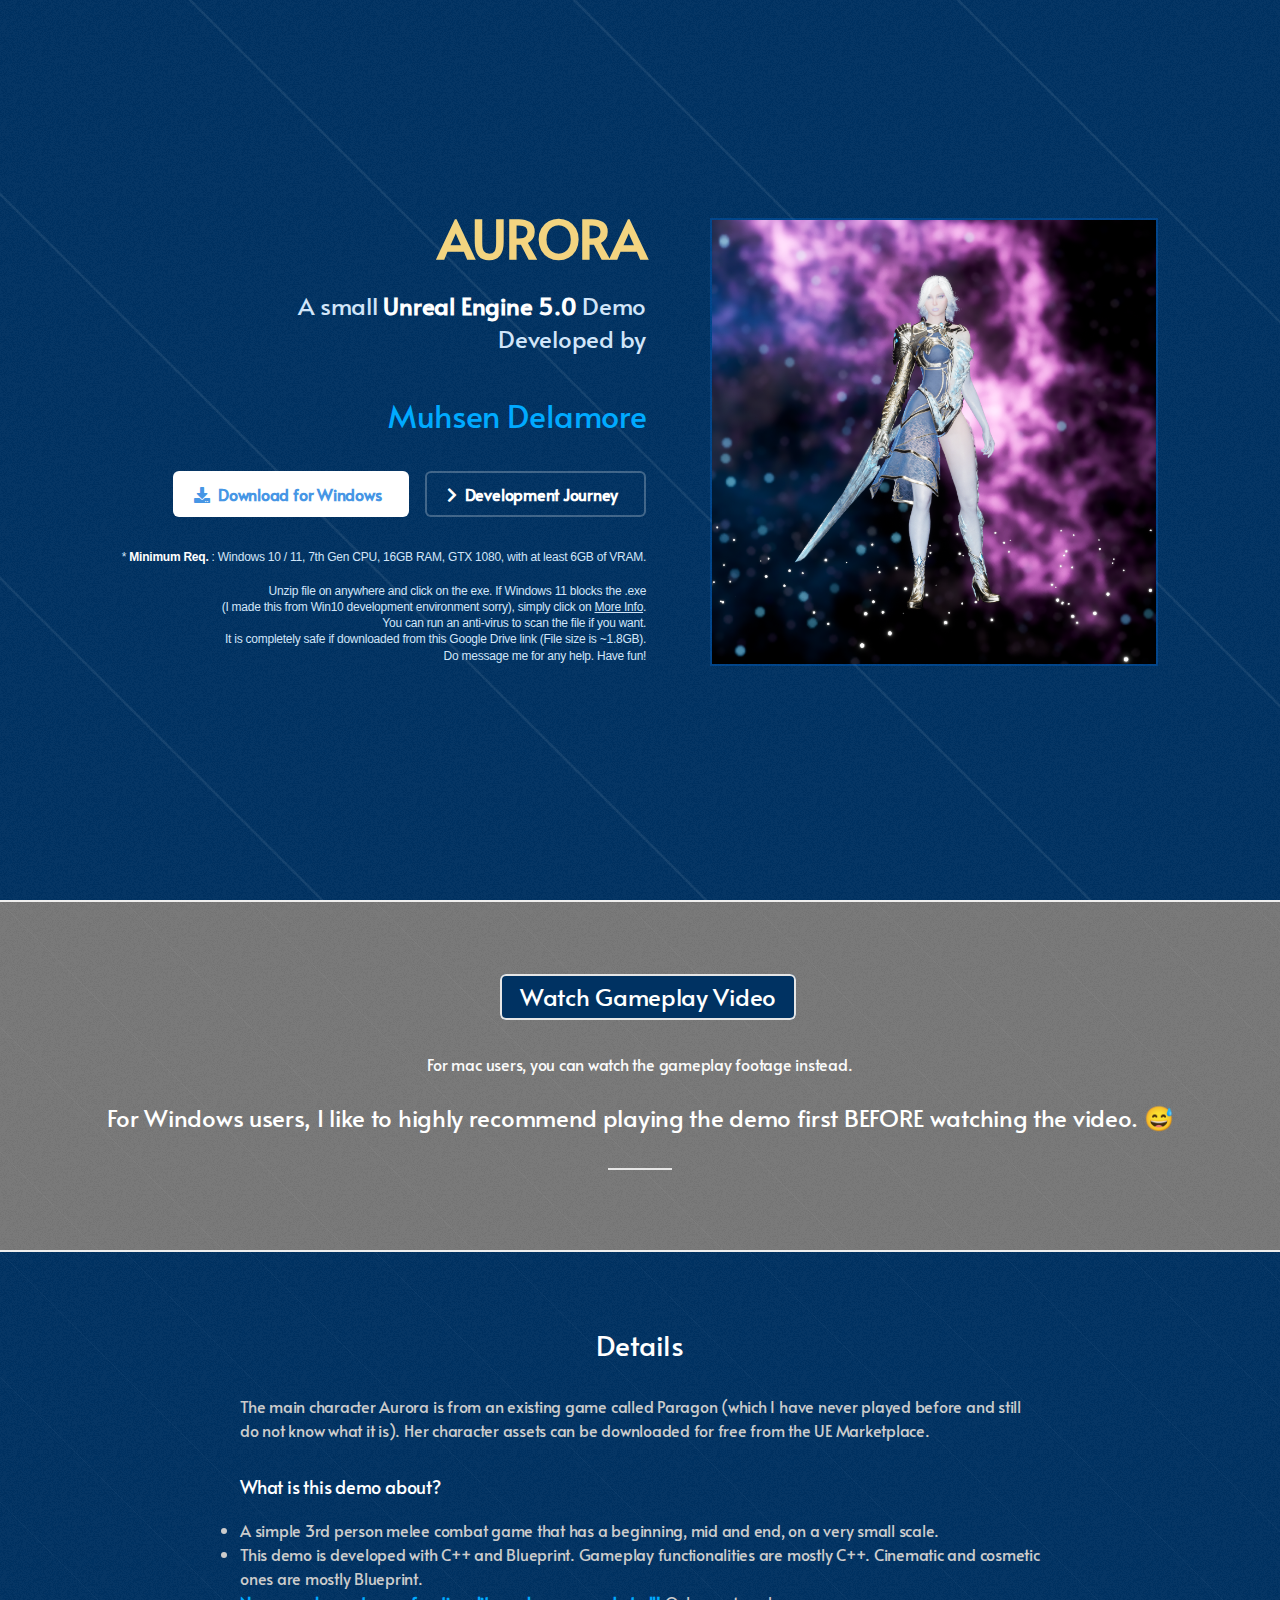
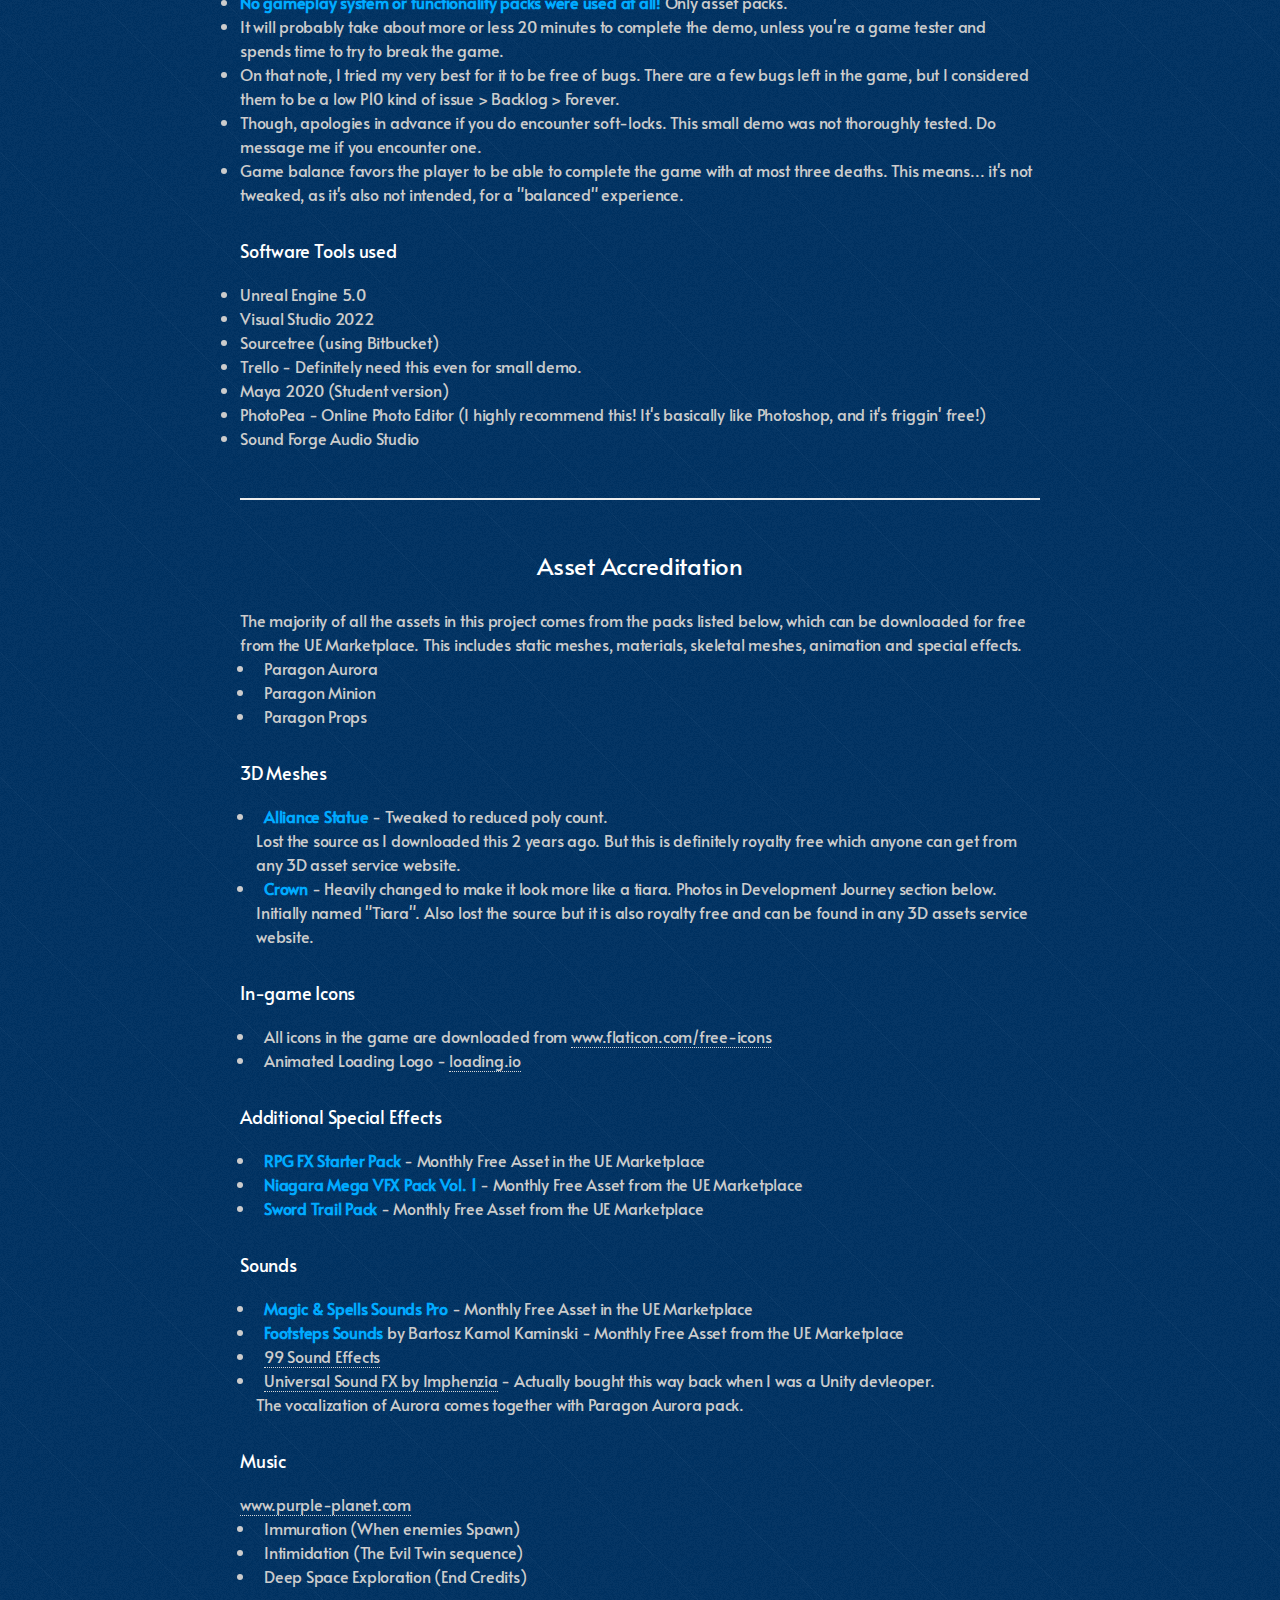
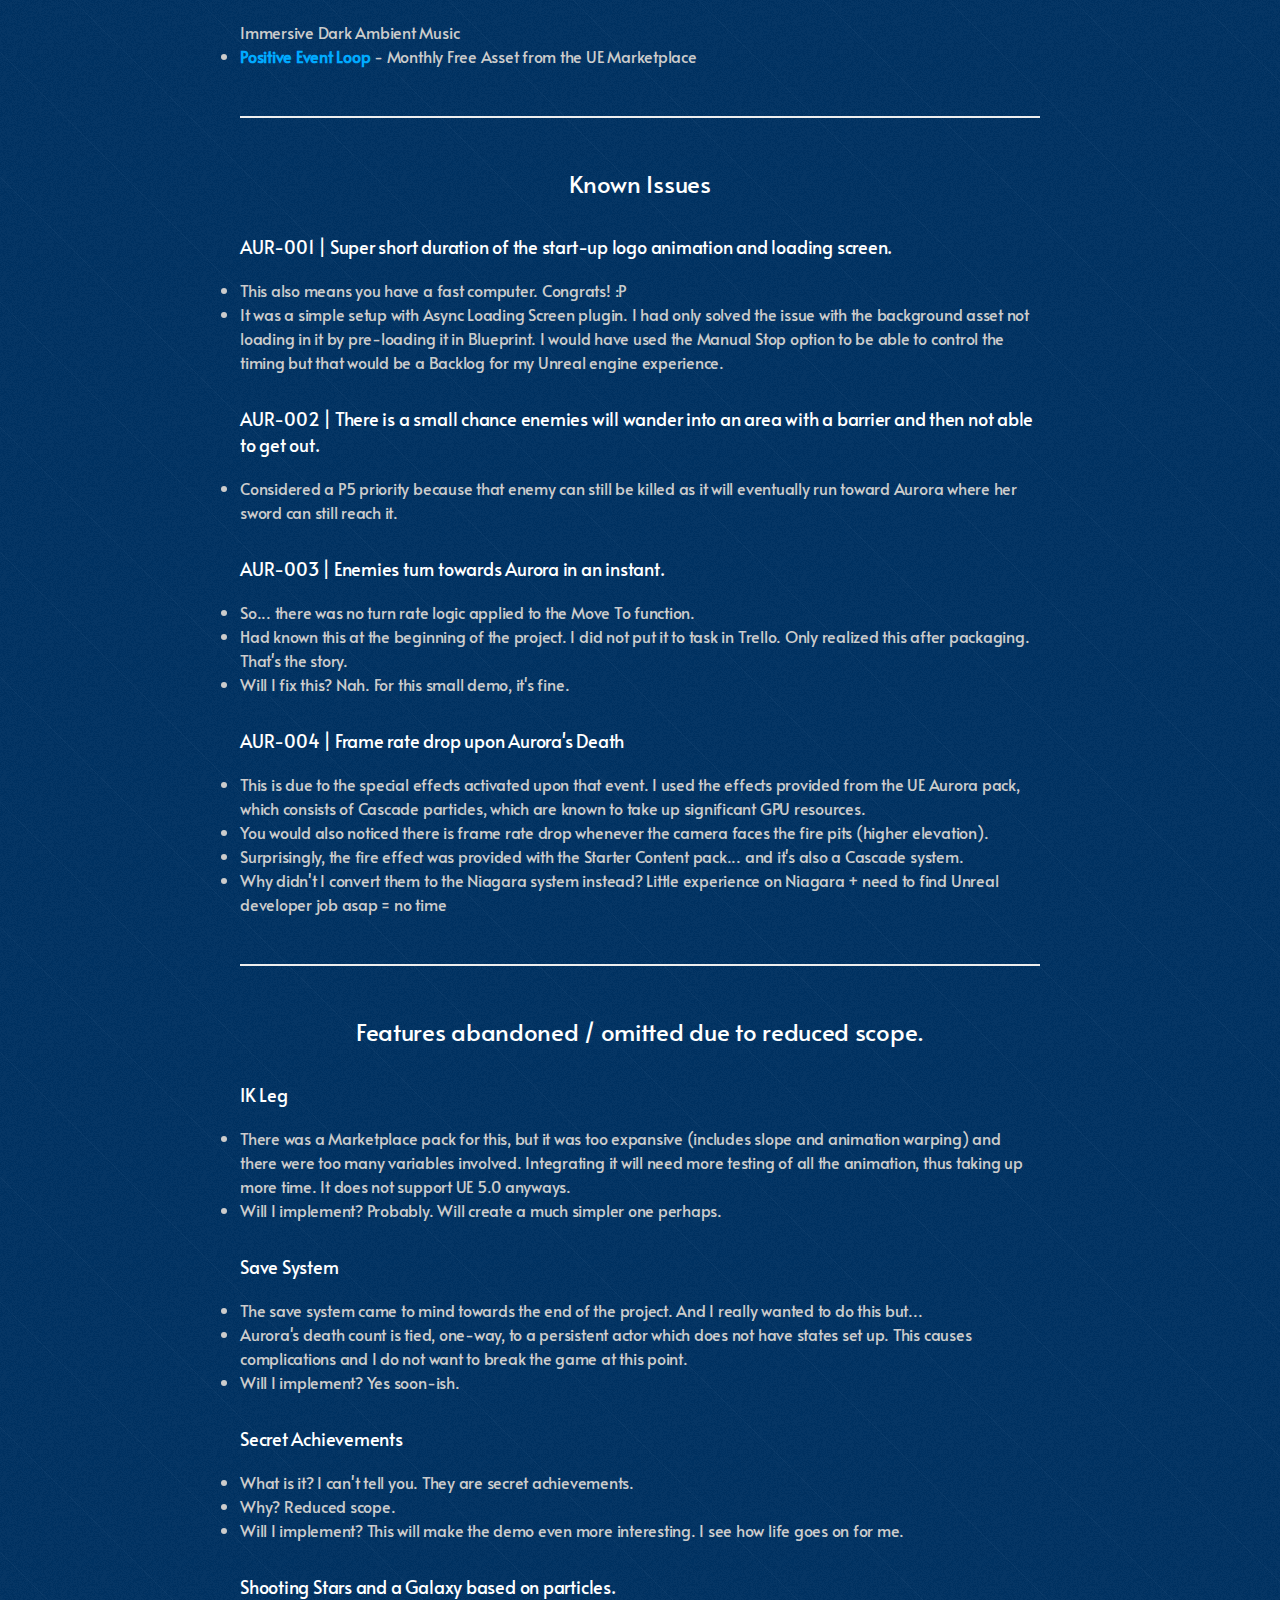
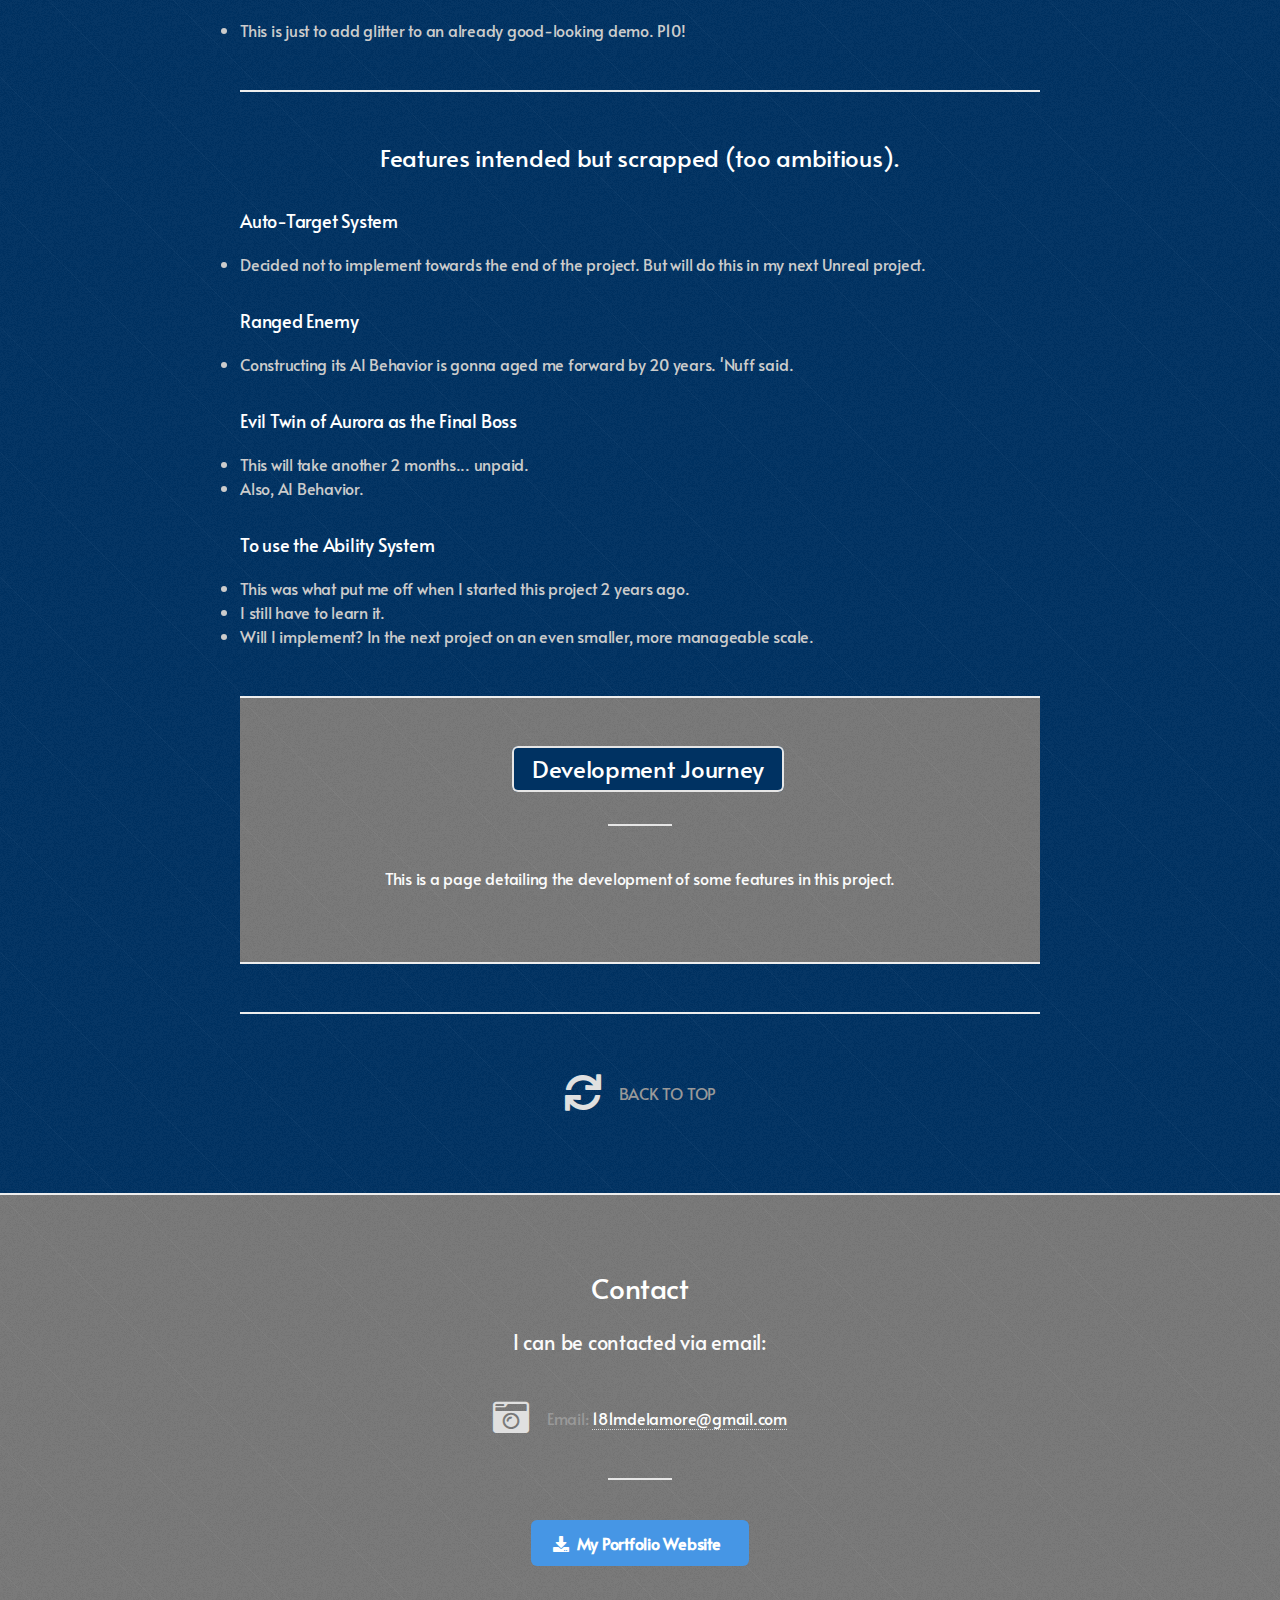
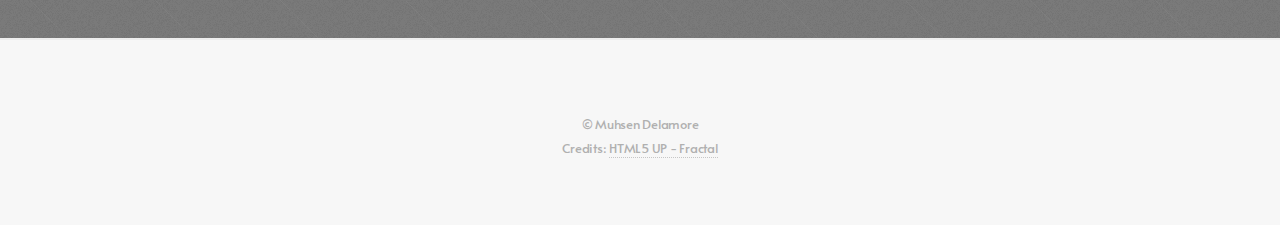
==== commit 94dded4b: "Edited the small steps in case the exe is blocked by Windows 11." ====
--- a/index.html
+++ b/index.html
@@ -6,6 +6,14 @@
 -->
 <html xmlns="http://www.w3.org/1999/html">
 	<head>
+		<script async src="https://www.googletagmanager.com/gtag/js?id=G-H3233DLR1V"></script>
+		<script>
+			window.dataLayer = window.dataLayer || [];
+			function gtag(){dataLayer.push(arguments);}
+			gtag('js', new Date());
+
+			gtag('config', 'G-H3233DLR1V');
+		</script>
 		<title>Aurora by Muhsen Delamore</title>
 		<meta charset="utf-8" />
 		<meta name="viewport" content="width=device-width, initial-scale=1, user-scalable=no" />
@@ -25,9 +33,12 @@
 						<li><a href="https://drive.google.com/file/d/1TM02ei_hiVQRLNk2u2QW2U-TPEZYZwZy/view?usp=share_link" class="button primary icon solid fa-download">Download for Windows</a></li>
 						<li><a href="hyperspace/devjourney.html" class="button icon solid fa-chevron-right scrolly">Development Journey</a></li>
 					</ul>
-					<p class="downloadnote">* <strong>Recommended</strong> requirement: Windows 10, 7th Gen CPU or equivalent, 8GB RAM, GTX 1080 or newer, with 6GB of VRAM or equivalent.</p>
-					<p class="downloadnote">* File size is ~1.8GB. Be sure you're downloading this from Google Drive.</p>
-					<p class="downloadnote">Unzip file on anywhere and click on the exe. Do message me for any help. Have fun!</p>
+					<p class="downloadnote">* <strong>Minimum Req. </strong>: Windows 10 / 11, 7th Gen CPU, 16GB RAM, GTX 1080, with at least 6GB of VRAM.</p>
+					<p class="downloadnote">Unzip file on anywhere and click on the exe. If Windows 11 blocks the .exe 
+						<br /> (I made this from Win10 development environment sorry), simply click on <u>More Info</u>.
+						<br /> You can run an anti-virus to scan the file if you want.
+						<br /> It is completely safe if downloaded from this Google Drive link (File size is ~1.8GB).
+						<br /> Do message me for any help. Have fun!</p>
 				</div>
 				<div class="image phone"><div class="inner"><img src="images/Aurora.png" alt="" /></div></div>
 			</header>
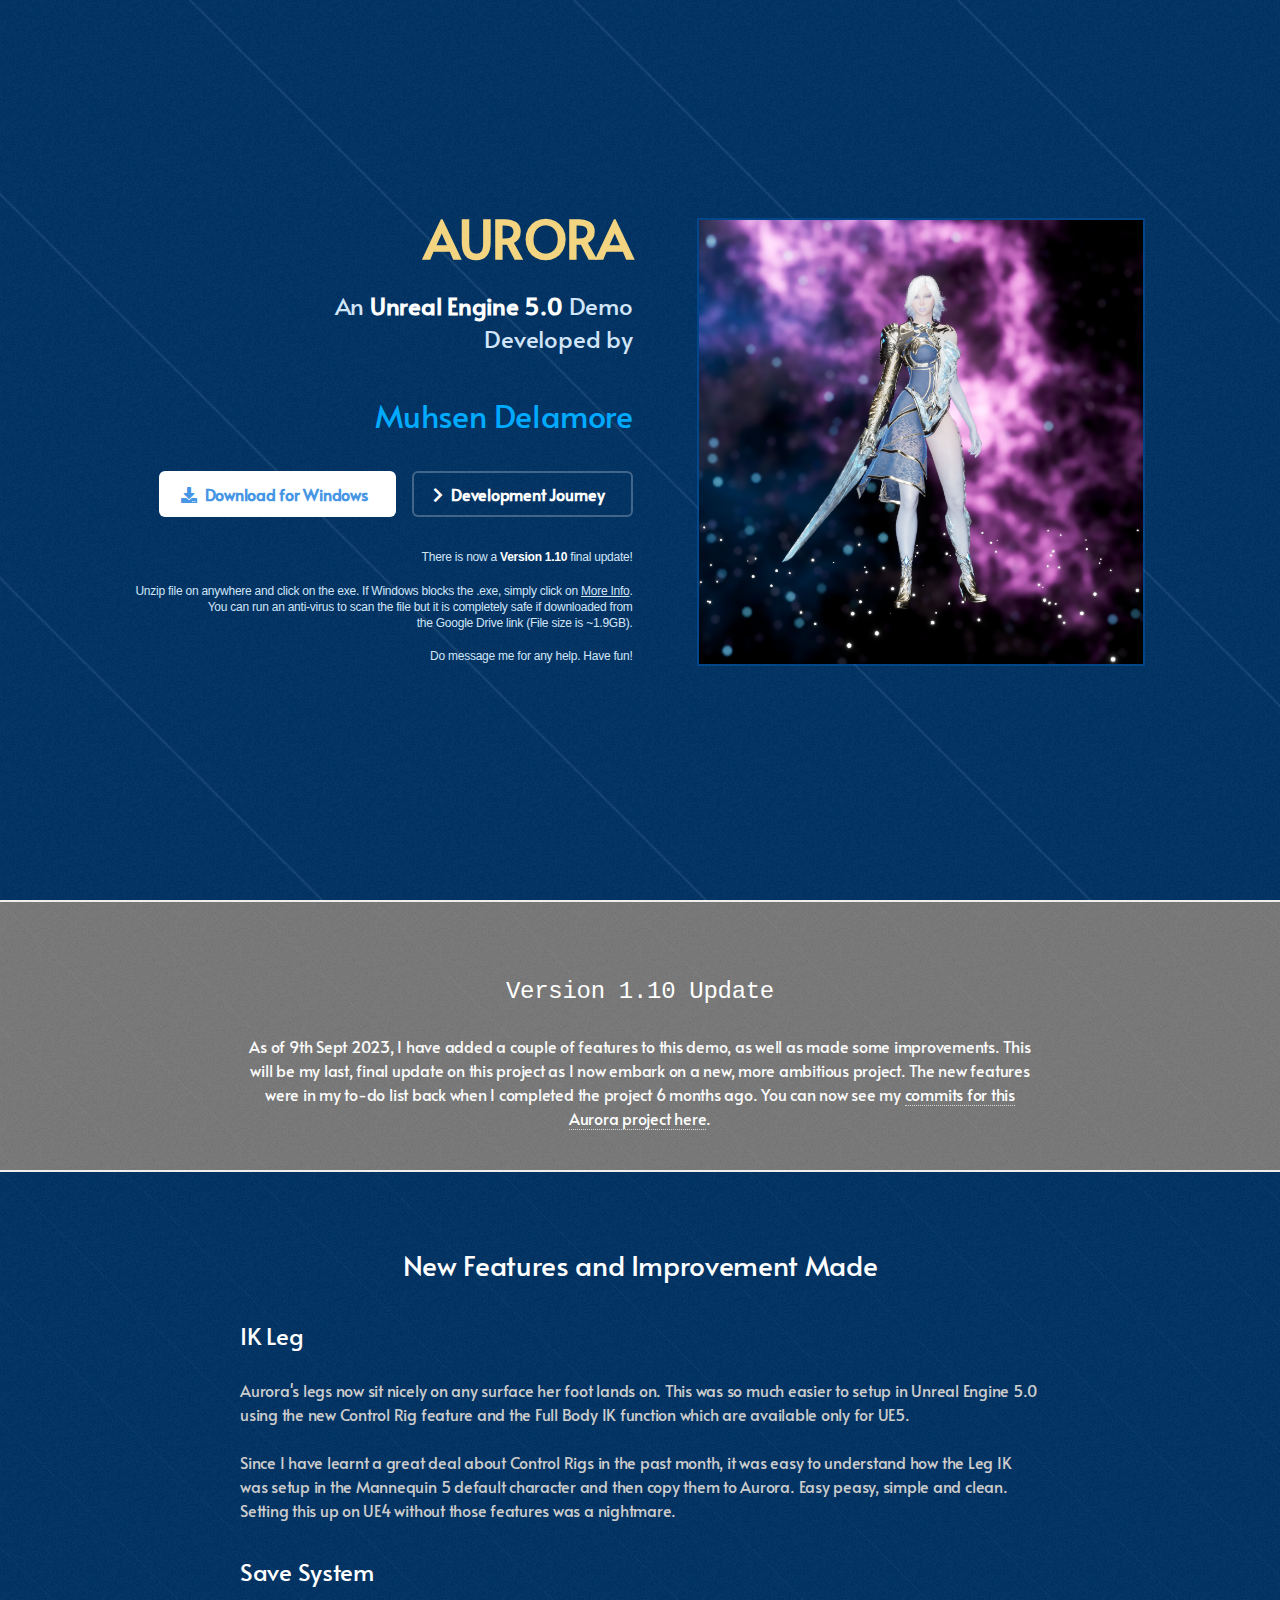
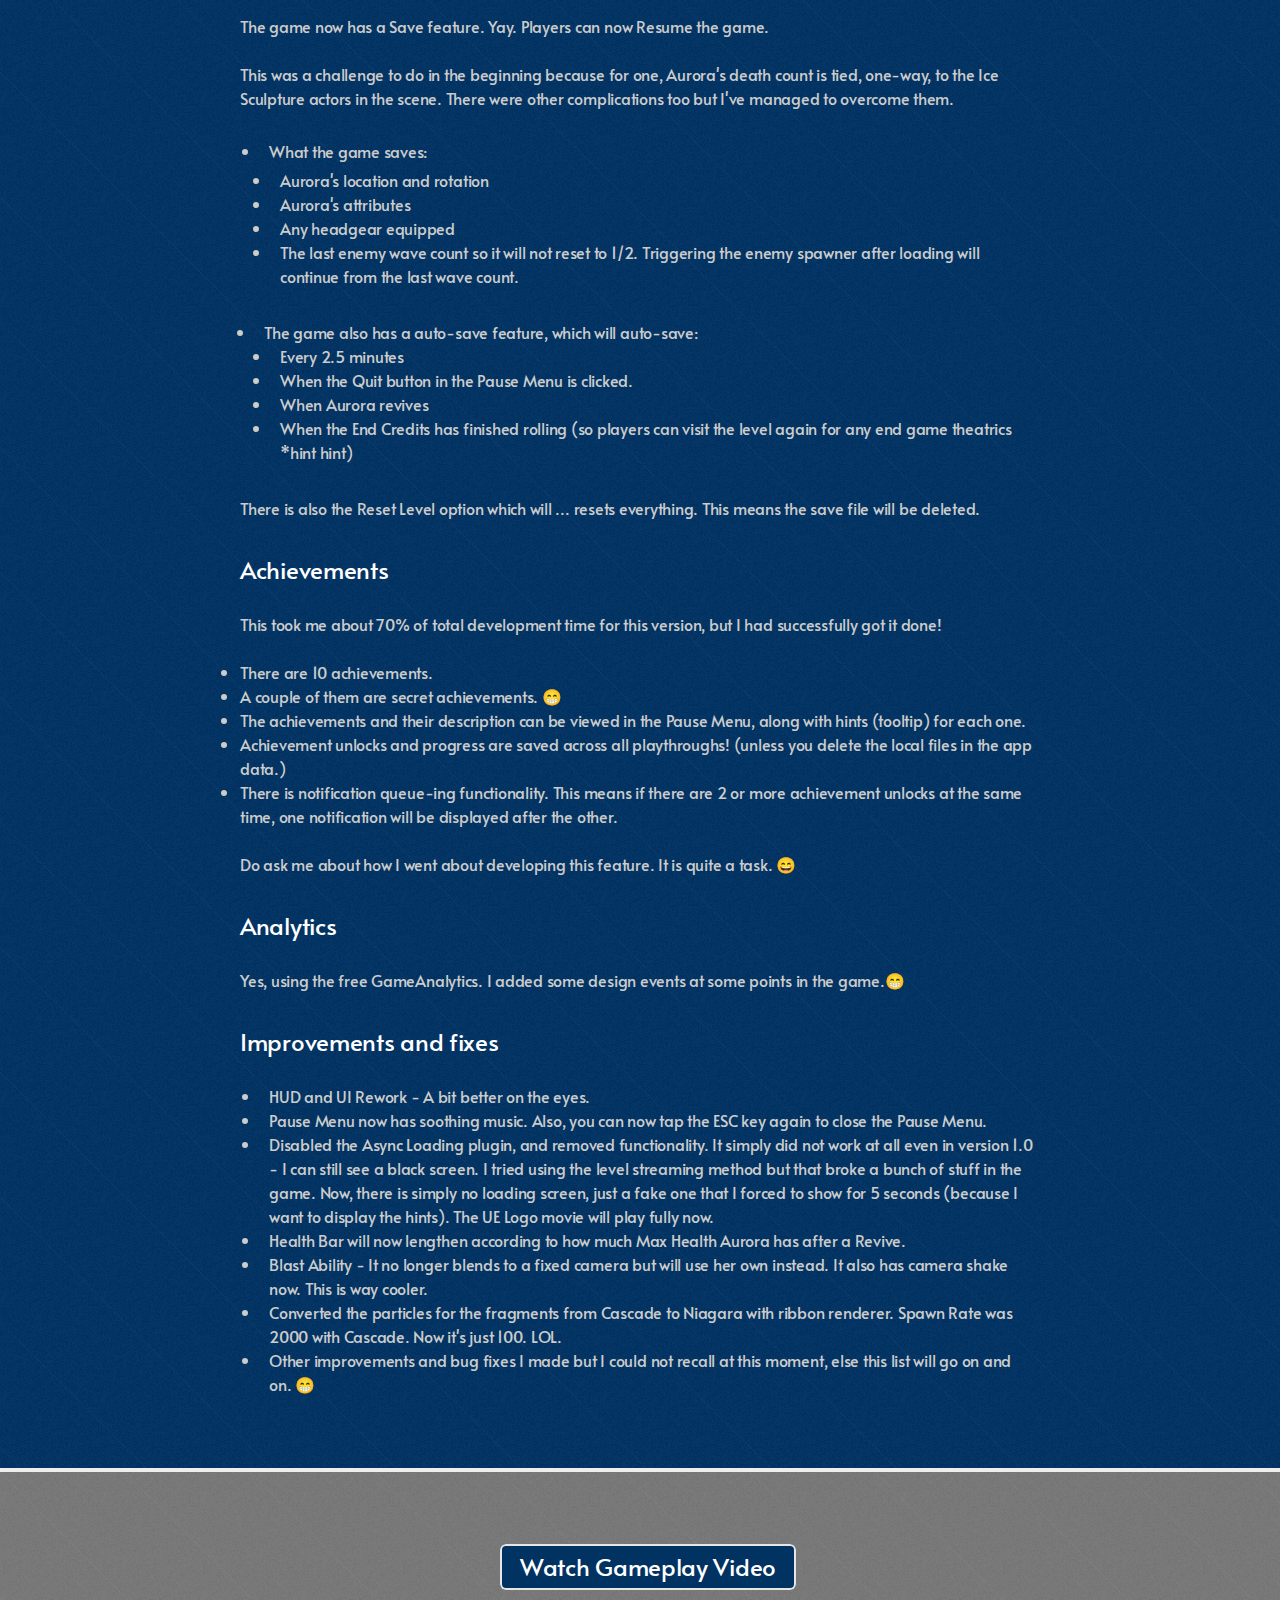
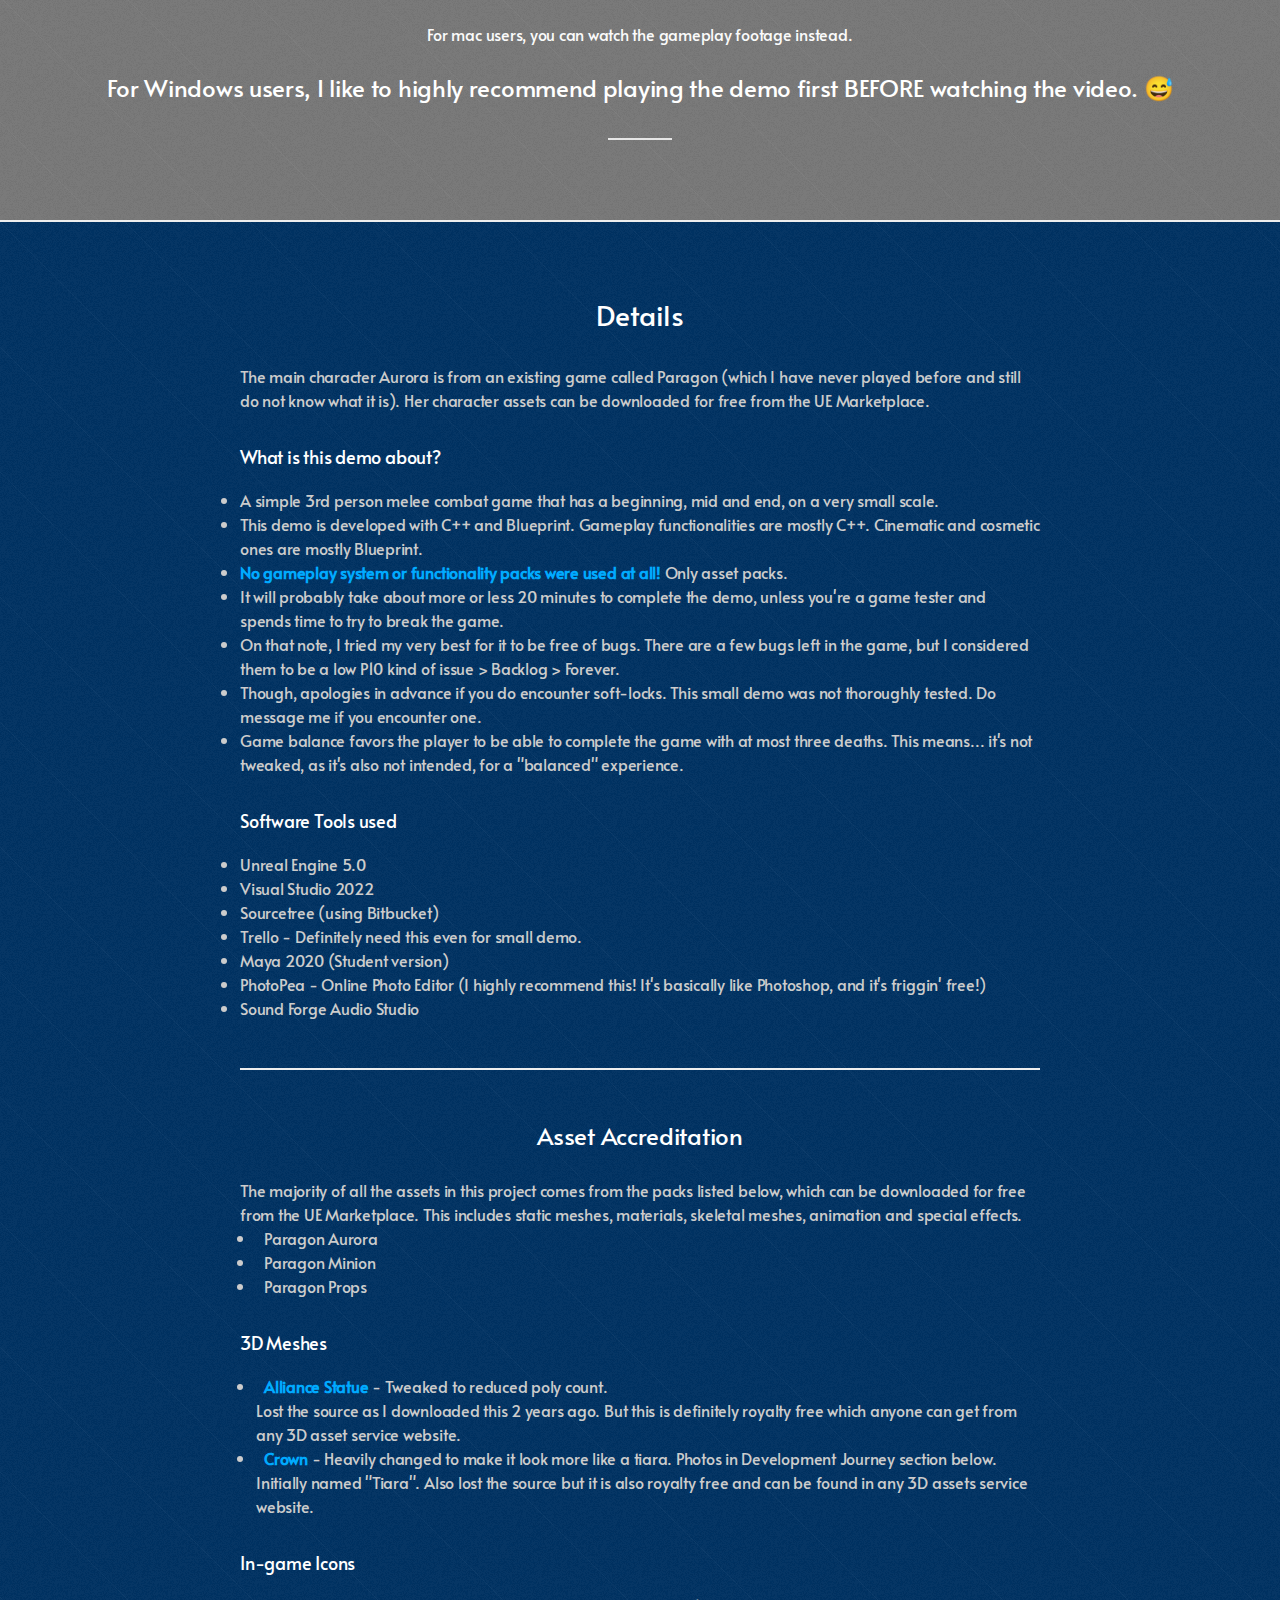
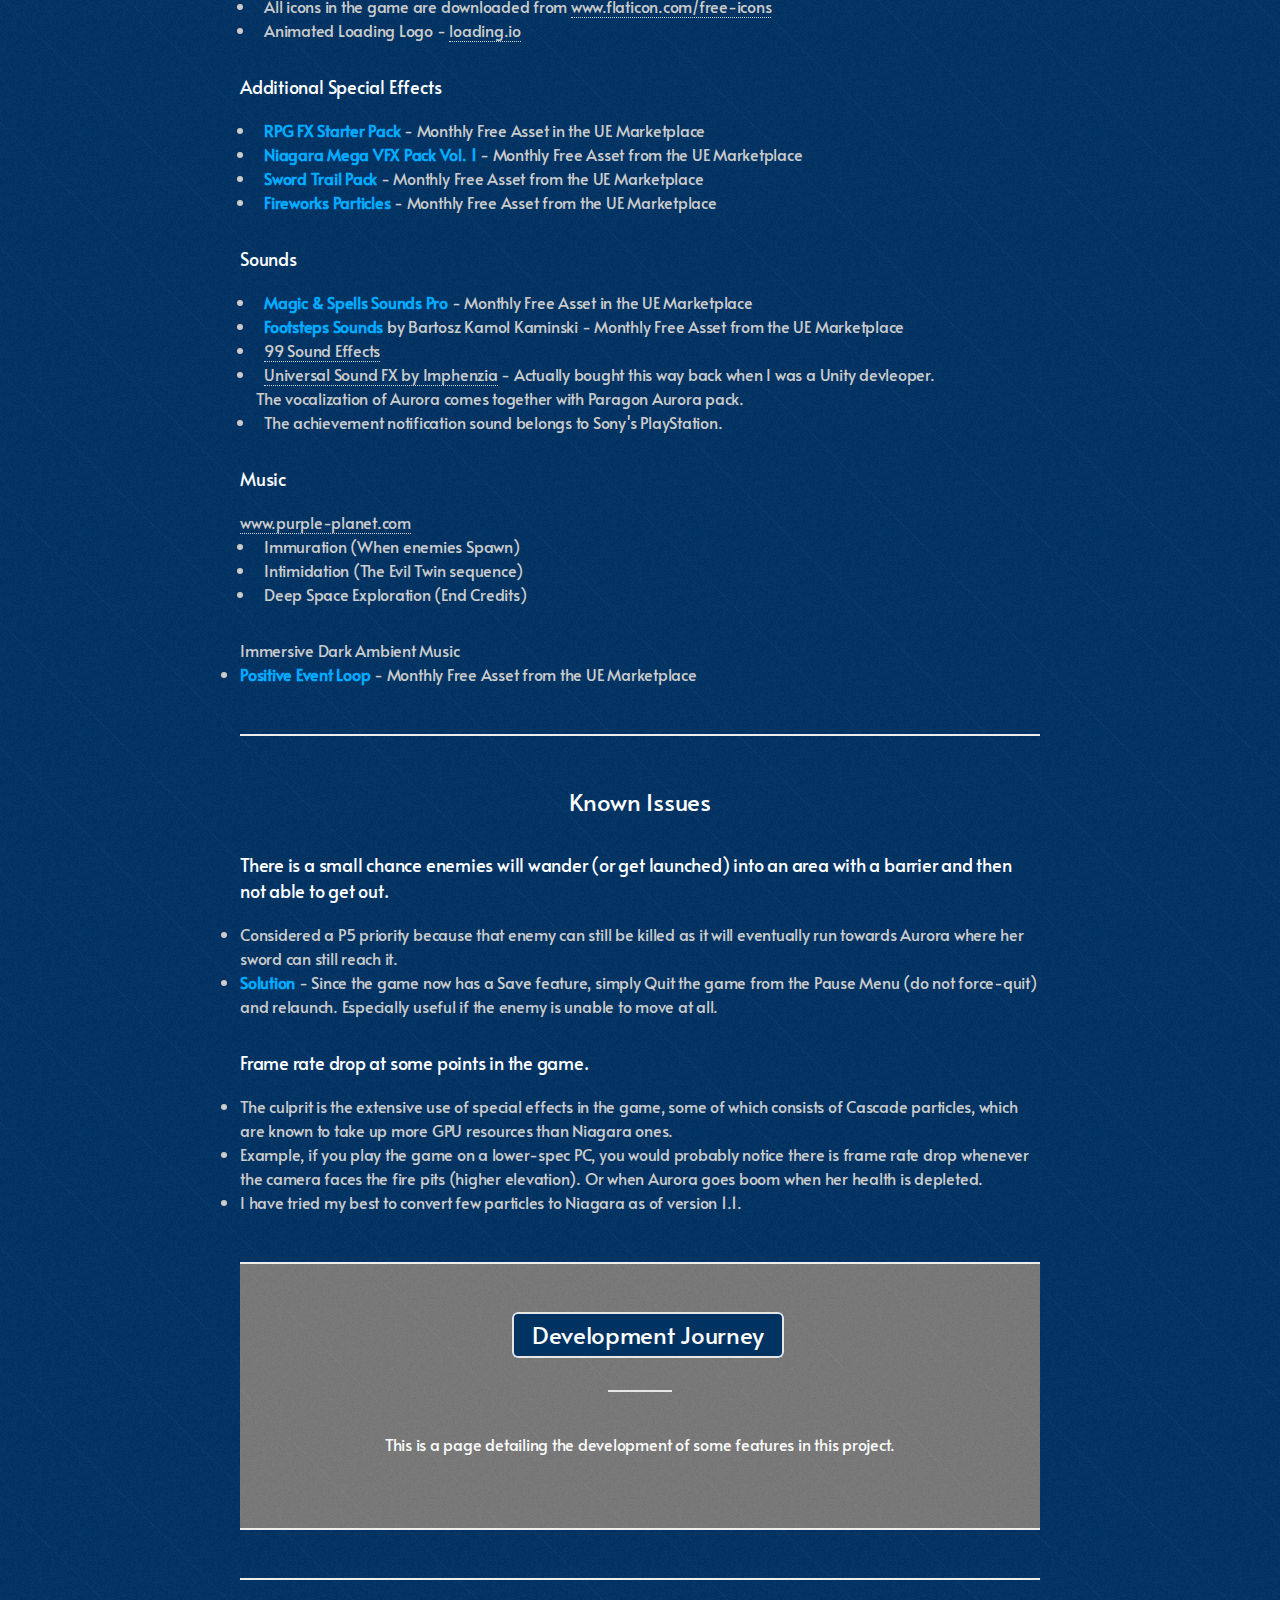
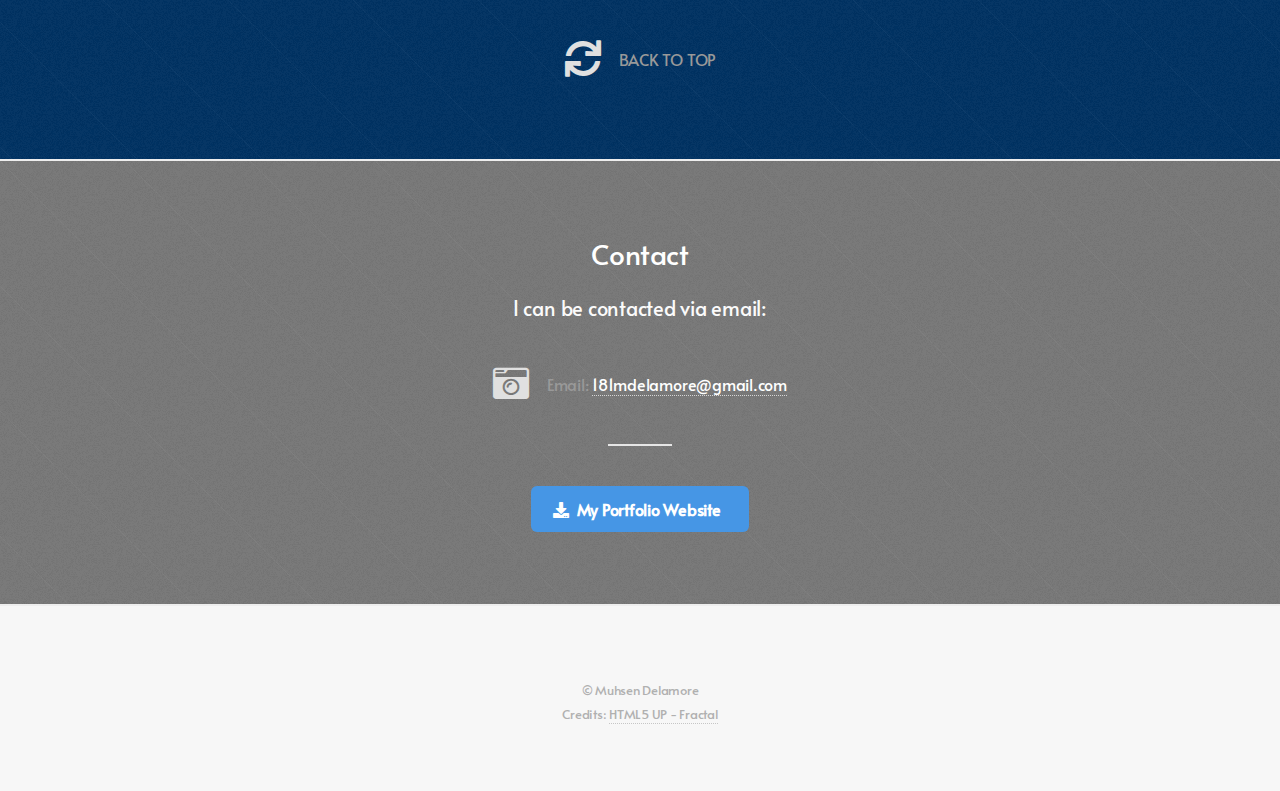
==== commit 2cf8e398: "Version 1.1 update" ====
--- a/index.html
+++ b/index.html
@@ -26,33 +26,118 @@
 			<header id="header">
 				<div class="content">
 					<h1>AURORA</h1>
-					<p>A small <strong>Unreal Engine 5.0</strong> Demo <br />
+					<p>An <strong>Unreal Engine 5.0</strong> Demo <br />
 					Developed by</p>
 					<h2>Muhsen Delamore</h2>
 					<ul class="actions">
-						<li><a href="https://drive.google.com/file/d/1TM02ei_hiVQRLNk2u2QW2U-TPEZYZwZy/view?usp=share_link" class="button primary icon solid fa-download">Download for Windows</a></li>
+						<li><a href="https://drive.google.com/file/d/1KT29hFsQpnaw5Rpmds78EbV3K44M-KjT/view?usp=sharing" class="button primary icon solid fa-download">Download for Windows</a></li>
 						<li><a href="hyperspace/devjourney.html" class="button icon solid fa-chevron-right scrolly">Development Journey</a></li>
 					</ul>
-					<p class="downloadnote">* <strong>Minimum Req. </strong>: Windows 10 / 11, 7th Gen CPU, 16GB RAM, GTX 1080, with at least 6GB of VRAM.</p>
-					<p class="downloadnote">Unzip file on anywhere and click on the exe. If Windows 11 blocks the .exe 
-						<br /> (I made this from Win10 development environment sorry), simply click on <u>More Info</u>.
-						<br /> You can run an anti-virus to scan the file if you want.
-						<br /> It is completely safe if downloaded from this Google Drive link (File size is ~1.8GB).
+					<p class="downloadnote">There is now a <strong>Version 1.10</strong> final update!</p>
+					<!--<p class="downloadnote">*Minimum Req. : Windows 10 / 11, 7th Gen CPU, 16GB RAM, GTX 1080, with at least 6GB of VRAM.</p>-->
+					<p class="downloadnote">Unzip file on anywhere and click on the exe. If Windows blocks the .exe, simply click on <u>More Info</u>.
+						<br /> You can run an anti-virus to scan the file but it is completely safe if downloaded from
+						<br /> the Google Drive link (File size is ~1.9GB).
+						<br />
 						<br /> Do message me for any help. Have fun!</p>
 				</div>
 				<div class="image phone"><div class="inner"><img src="images/Aurora.png" alt="" /></div></div>
 			</header>
 
 		<!-- One -->
-			<section id="one" class="wrapper style2 special" style="border-top: solid 2px #eeeeee;">
-				<header class="major">
-					<ul style="text-align: center">
-						<a href="GameplayVideoEmbed.html" class="button icon solid scrolly" style="padding: 5px 20px 5px 20px; background-color: #003262;"><h3 style="text-align: center;">Watch Gameplay Video</h3></a>
-					</ul>
-					<p>For mac users, you can watch the gameplay footage instead.</p>
-					<h3>For Windows users, I like to highly recommend playing the demo first BEFORE watching the video. 😅</h3>
-				</header>
-			</section>
+		<section id="two" class="wrapper style2 special" style="border-top: solid 2px #eeeeee;">
+			<div class="inner alt">
+				<section class="spot">
+					<div class="content">
+						<h3 style="text-align: center; font-family: 'Courier New', Courier, monospace;">Version 1.10 Update</h3>
+						As of 9th Sept 2023, I have added a couple of features to this demo, as well as made some improvements. This will be my last, final update on this project as I now embark on a new, more ambitious project.
+						The new features were in my to-do list back when I completed the project 6 months ago. You can now see my 
+						<a href="https://bitbucket.org/delamorean/auroracleaned/commits/">commits for this Aurora project here</a>.
+					</div>
+				</section>
+			</div>
+		</section>
+		<section id="one" class="wrapper">
+			<!-- Spell Check on Client contenteditable="true" spellcheck="true" -->
+				<div class="inner alt">
+					<section class="spot">
+						<div class="content">
+							<h2 style="text-align: center">New Features and Improvement Made</h2>
+							<p>
+								<h3>IK Leg</h3>
+								Aurora's legs now sit nicely on any surface her foot lands on. This was so much easier to setup in Unreal Engine 5.0 using the new Control Rig feature and the Full Body IK function which are available only for UE5. 
+								<br /><br />
+								Since I have learnt a great deal about Control Rigs in the past month, it was easy to understand how the Leg IK was setup in the Mannequin 5 default character and then copy them to Aurora. 
+								Easy peasy, simple and clean. Setting this up on UE4 without those features was a nightmare.
+							</p>
+							<p>
+								<h3>Save System</h3>
+								The game now has a Save feature. Yay. Players can now Resume the game.
+								<br /><br />
+								This was a challenge to do in the beginning because for one, Aurora's death count is tied, one-way, to the Ice Sculpture actors in the scene. 
+								There were other complications too but I've managed to overcome them.
+								<br /><br />
+								<ul>
+									<li style="margin: 5px;">What the game saves:</li>
+									<ul>
+										<li>Aurora's location and rotation</li>
+										<li>Aurora's attributes</li>
+										<li>Any headgear equipped</li>
+										<li>The last enemy wave count so it will not reset to 1/2. Triggering the enemy spawner after loading will continue from the last wave count.</li>
+									</ul>
+									<li>The game also has a auto-save feature, which will auto-save:</li>
+									<ul>
+										<li>Every 2.5 minutes</li>
+										<li>When the Quit button in the Pause Menu is clicked.</li>
+										<li>When Aurora revives</li>
+										<li>When the End Credits has finished rolling (so players can visit the level again for any end game theatrics *hint hint)</li>
+									</ul>
+								</ul>
+								There is also the Reset Level option which will ... resets everything. This means the save file will be deleted.
+							</p>
+							<p>
+								<h3>Achievements</h3>
+								This took me about 70% of total development time for this version, but I had successfully got it done!
+								<br /><br />
+								<li>There are 10 achievements.</li>
+								<li>A couple of them are secret achievements. 😁</li>
+								<li>The achievements and their description can be viewed in the Pause Menu, along with hints (tooltip) for each one.</li>
+								<li>Achievement unlocks and progress are saved across all playthroughs! (unless you delete the local files in the app data.)</li>
+								<li>There is notification queue-ing functionality. This means if there are 2 or more achievement unlocks at the same time, one notification will be displayed after the other.</li>
+								<br />
+								Do ask me about how I went about developing this feature. It is quite a task. 😄
+							</p>
+							<p>
+								<h3>Analytics</h3>
+								Yes, using the free GameAnalytics. I added some design events at some points in the game.😁
+							</p>
+							<p>
+								<h3>Improvements and fixes</h3>
+								<ul style="margin: 5px;">
+									<li>HUD and UI Rework - A bit better on the eyes.</li>
+									<li>Pause Menu now has soothing music. Also, you can now tap the ESC key again to close the Pause Menu.</li>
+									<li>Disabled the Async Loading plugin, and removed functionality. It simply did not work at all even in version 1.0 - I can still see a black screen. 
+										I tried using the level streaming method but that broke a bunch of stuff in the game. Now, there is simply no loading screen, just a fake one that I forced to 
+										show for 5 seconds (because I want to display the hints). The UE Logo movie will play fully now.</li>
+									<li>Health Bar will now lengthen according to how much Max Health Aurora has after a Revive.</li>
+									<li>Blast Ability - It no longer blends to a fixed camera but will use her own instead. It also has camera shake now. This is way cooler.</li>
+									<li>Converted the particles for the fragments from Cascade to Niagara with ribbon renderer. Spawn Rate was 2000 with Cascade. Now it's just 100. LOL.</li>
+									<li>Other improvements and bug fixes I made but I could not recall at this moment, else this list will go on and on. 😁</li>
+								</ul>
+							</p>
+						</div>
+					</section>
+				</div>
+		</section>
+		<section id="two" class="wrapper style2 special" style="border-top: solid 2px #eeeeee;">
+			<header class="major">
+				<ul style="text-align: center">
+					<a href="GameplayVideoEmbed.html" class="button icon solid scrolly" style="padding: 5px 20px 5px 20px; background-color: #003262;"><h3 style="text-align: center;">Watch Gameplay Video</h3></a>
+				</ul>
+				<p>For mac users, you can watch the gameplay footage instead.</p>
+				<h3>For Windows users, I like to highly recommend playing the demo first BEFORE watching the video. 😅</h3>
+			</header>
+		</section>
 
 		<!-- Two -->
 			<section id="two" class="wrapper">
@@ -111,6 +196,7 @@
 									<li><strong>RPG FX Starter Pack</strong> - Monthly Free Asset in the UE Marketplace</li>
 									<li><strong>Niagara Mega VFX Pack Vol. 1</strong> - Monthly Free Asset from the UE Marketplace</li>
 									<li><strong>Sword Trail Pack</strong> - Monthly Free Asset from the UE Marketplace</li>
+									<li><strong>Fireworks Particles</strong> - Monthly Free Asset from the UE Marketplace</li>
 								</ul>
 								<h4>Sounds</h4>
 								<ul>
@@ -119,6 +205,7 @@
 									<li><a href="https://99sounds.org/free-sound-effects/">99 Sound Effects</a></li>
 									<li><a href="https://assetstore.unity.com/packages/audio/sound-fx/universal-sound-fx-17256">Universal Sound FX by Imphenzia</a> - Actually bought this way back when I was a Unity devleoper.</li>
 									The vocalization of Aurora comes together with Paragon Aurora pack.
+									<li>The achievement notification sound belongs to Sony's PlayStation.</li>
 								</ul>
 								<h4>Music</h4>
 								<a href="www.purple-planet.com">www.purple-planet.com</a>
@@ -135,80 +222,20 @@
 						<div class="content">
 							<h3 style="text-align: center">Known Issues</h3>
 							<p>
-							<h4>AUR-001 | Super short duration of the start-up logo animation and loading screen.</h4>
-									<li>This also means you have a fast computer. Congrats! :P </li>
-									<li>It was a simple setup with Async Loading Screen plugin. I had only solved the issue with the background asset not loading in it by pre-loading it in Blueprint. I would have used the Manual Stop option to be able to control the timing but that would be a Backlog for my Unreal engine experience.</li>
-							</p>
-							<p>
-							<h4>AUR-002 | There is a small chance enemies will wander into an area with a barrier and then not able to get out.</h4>
-									<li>Considered a P5 priority because that enemy can still be killed as it will eventually run toward Aurora where her sword can still reach it. </li>
-							</p>
-							<p>
-							<h4>AUR-003 | Enemies turn towards Aurora in an instant.</h4>
-									<li>So... there was no turn rate logic applied to the Move To function.</li>
-									<li>Had known this at the beginning of the project. I did not put it to task in Trello. Only realized this after packaging. That's the story.</li>
-									<li>Will I fix this? Nah. For this small demo, it's fine.</li>
-							</p>
-							<p>
-							<h4>AUR-004 | Frame rate drop upon Aurora's Death</h4>
-								<li>This is due to the special effects activated upon that event. I used the effects provided from the UE Aurora pack, which consists of Cascade particles, which are known to take up significant GPU resources.</li>
-								<li>You would also noticed there is frame rate drop whenever the camera faces the fire pits (higher elevation).</li>
-								<li>Surprisingly, the fire effect was provided with the Starter Content pack... and it's also a Cascade system.</li>
-								<li>Why didn't I convert them to the Niagara system instead? Little experience on Niagara + need to find Unreal developer job asap = no time</li>
+							<h4>There is a small chance enemies will wander (or get launched) into an area with a barrier and then not able to get out.</h4>
+									<li>Considered a P5 priority because that enemy can still be killed as it will eventually run towards Aurora where her sword can still reach it. </li>
+									<li><b>Solution</b> - Since the game now has a Save feature, simply Quit the game from the Pause Menu (do not force-quit) and relaunch. Especially useful if the enemy is unable to move at all.</li>
+							</p>
+							<p>
+							<h4>Frame rate drop at some points in the game.</h4>
+								<li>The culprit is the extensive use of special effects in the game, some of which consists of Cascade particles, which are known to take up more GPU resources than Niagara ones.</li>
+								<li>Example, if you play the game on a lower-spec PC, you would probably notice there is frame rate drop whenever the camera faces the fire pits (higher elevation).
+									Or when Aurora goes boom when her health is depleted.
+								</li>
+								<li>I have tried my best to convert few particles to Niagara as of version 1.1.</li>
 							</p>
 						</div>
 					</section>
-					<section class="spot">
-						<div class="content">
-							<h3 style="text-align: center">Features abandoned / omitted due to reduced scope.</h3>
-							<p>
-								<h4>IK Leg</h4>
-								<li>There was a Marketplace pack for this, but it was too expansive (includes slope and animation warping) and there were too many variables involved. Integrating it will need more testing of all the animation, thus taking up more time. It does not support UE 5.0 anyways.
-								<li>Will I implement? Probably. Will create a much simpler one perhaps.</li>
-								</p>
-							<p>
-								<h4>Save System</h4>
-								<li>The save system came to mind towards the end of the project. And I really wanted to do this but...
-								<li>Aurora's death count is tied, one-way, to a persistent actor which does not have states set up. This causes complications and I do not want to break the game at this point.</li>
-								<li>Will I implement? Yes soon-ish.</li>
-							</p>
-							<p>
-								<h4>Secret Achievements</h4>
-								<li>What is it? I can't tell you. They are secret achievements.</li>
-								<li>Why? Reduced scope.</li>
-								<li>Will I implement? This will make the demo even more interesting. I see how life goes on for me.</li>
-							</p>
-							<p>
-								<h4>Shooting Stars and a Galaxy based on particles.</h4>
-								<li>This is just to add glitter to an already good-looking demo. P10!</li>
-							</p>
-						</div>
-					</section>
-					<section class="spot">
-						<div class="content">
-							<h3 style="text-align: center">Features intended but scrapped (too ambitious).</h3>
-							<p>
-								<h4>Auto-Target System</h4>
-								<li>Decided not to implement towards the end of the project. But will do this in my next Unreal project.</li>
-							</p>
-							<p>
-								<h4>Ranged Enemy</h4>
-								<li>Constructing its AI Behavior is gonna aged me forward by 20 years. 'Nuff said.</li>
-							</p>
-							<p>
-								<h4>Evil Twin of Aurora as the Final Boss</h4>
-								<li>This will take another 2 months... unpaid.</li>
-								<li>Also, AI Behavior.</li>
-							</p>
-							<p>
-								<h4>To use the Ability System</h4>
-								<li>This was what put me off when I started this project 2 years ago.</li>
-								<li>I still have to learn it.</li>
-								<li>Will I implement? In the next project on an even smaller, more manageable scale.</li>
-							</p>
-						</div>
-					</section>
-
 					<section id="one" class="wrapper style2 special" style="border-top: solid 2px #eeeeee;">
 						<header class="major">
 							<ul style="text-align: center">
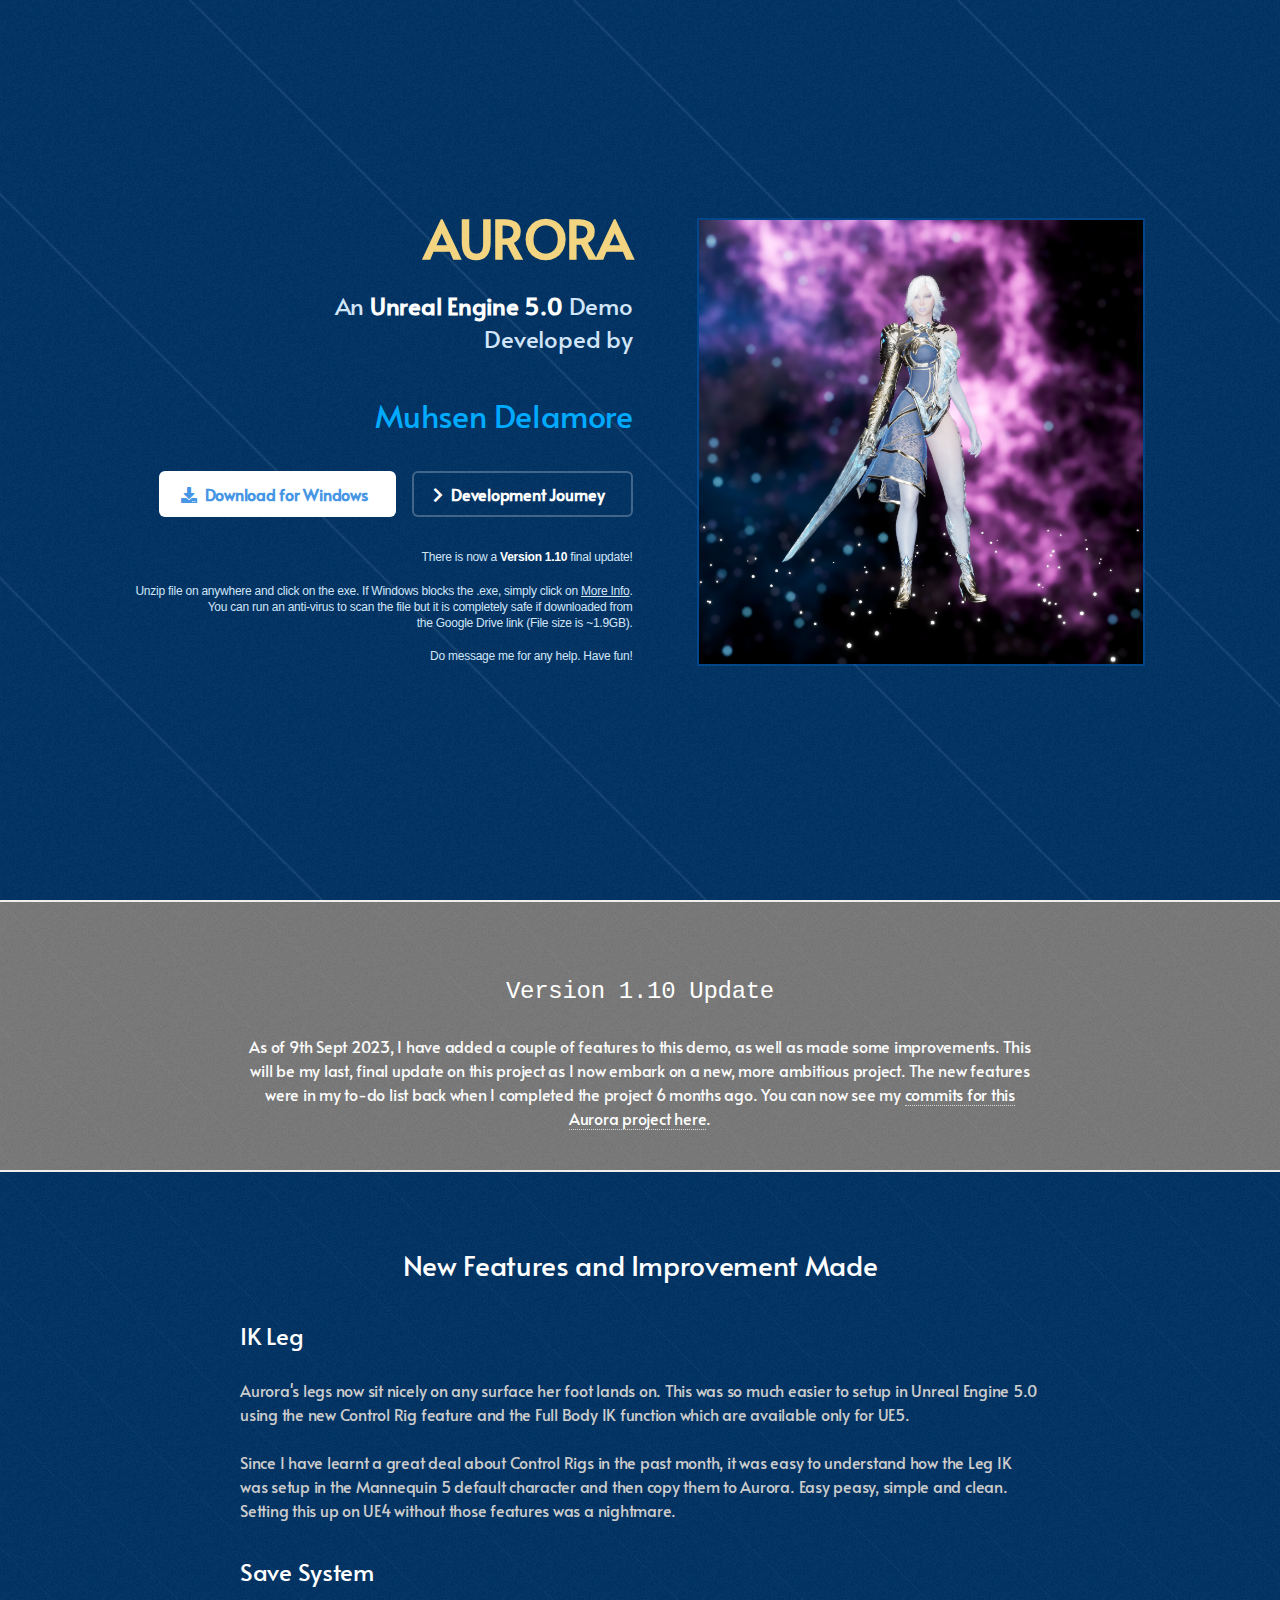
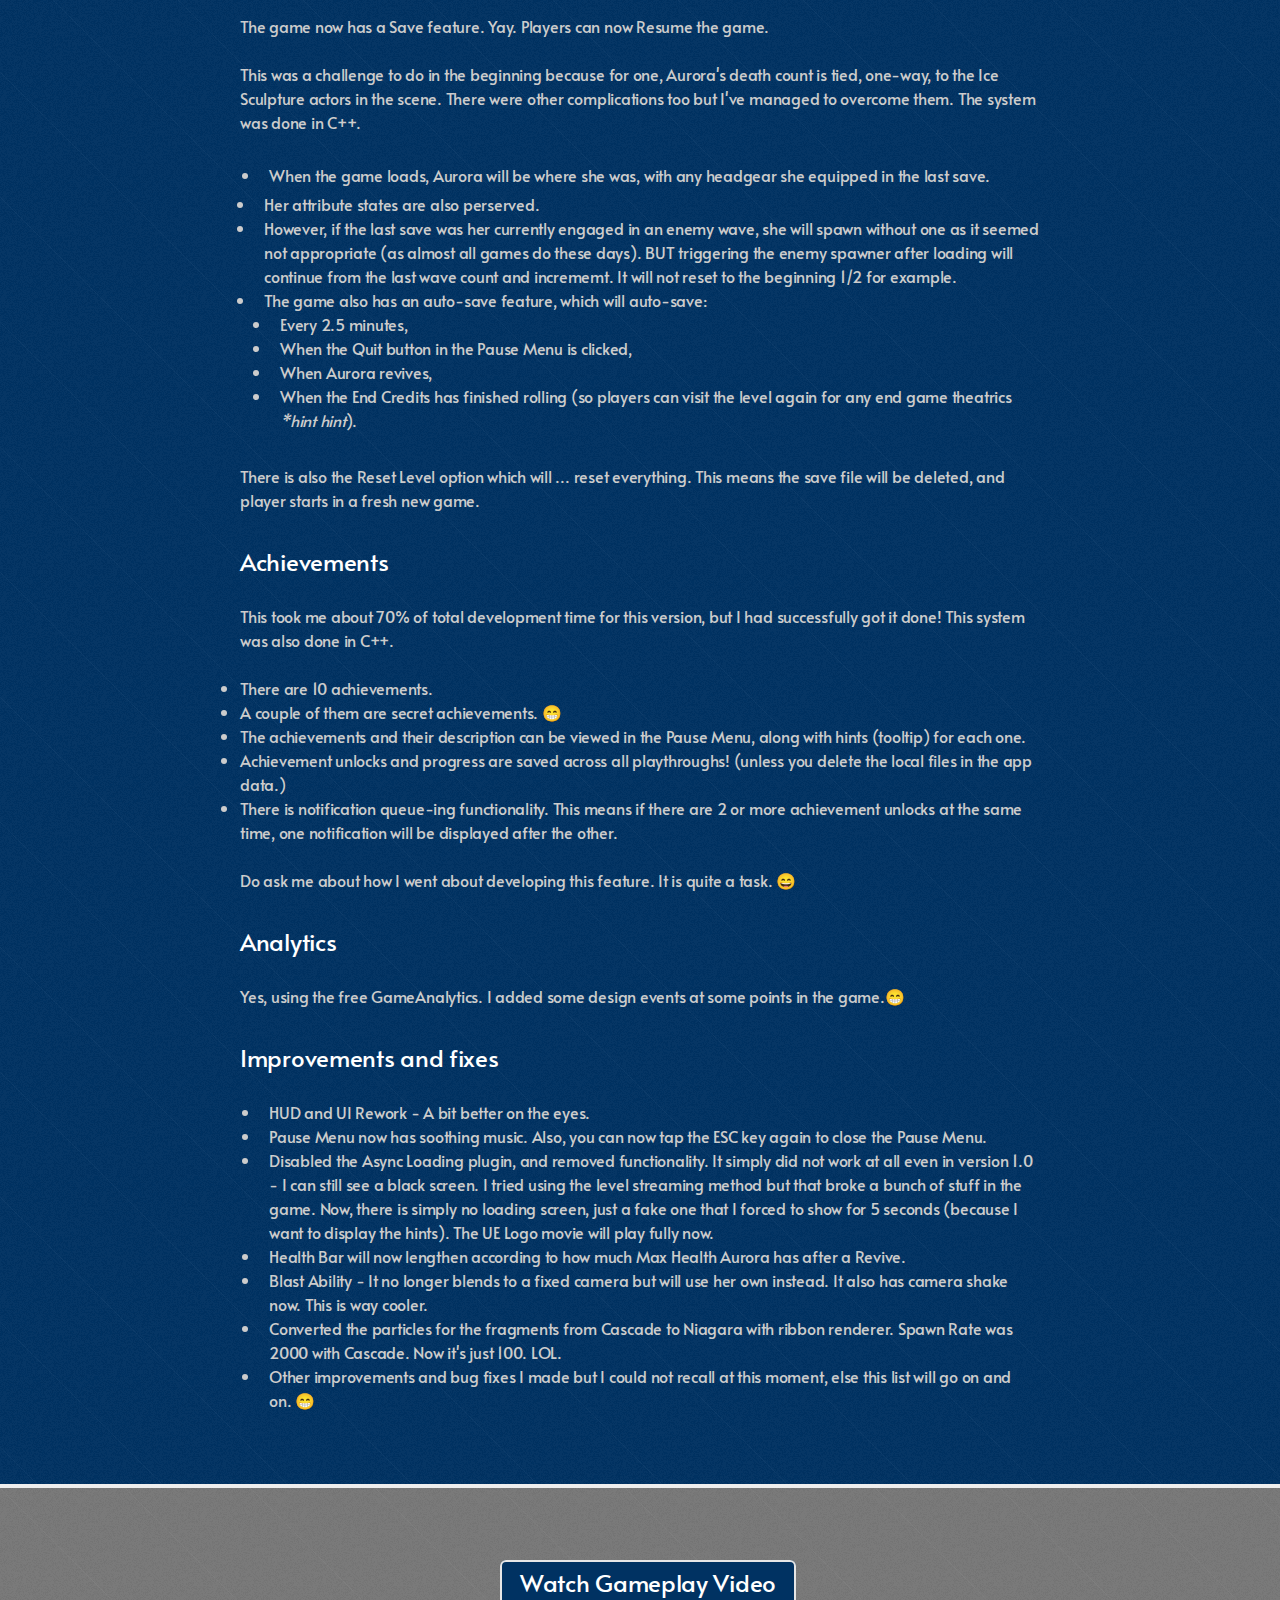
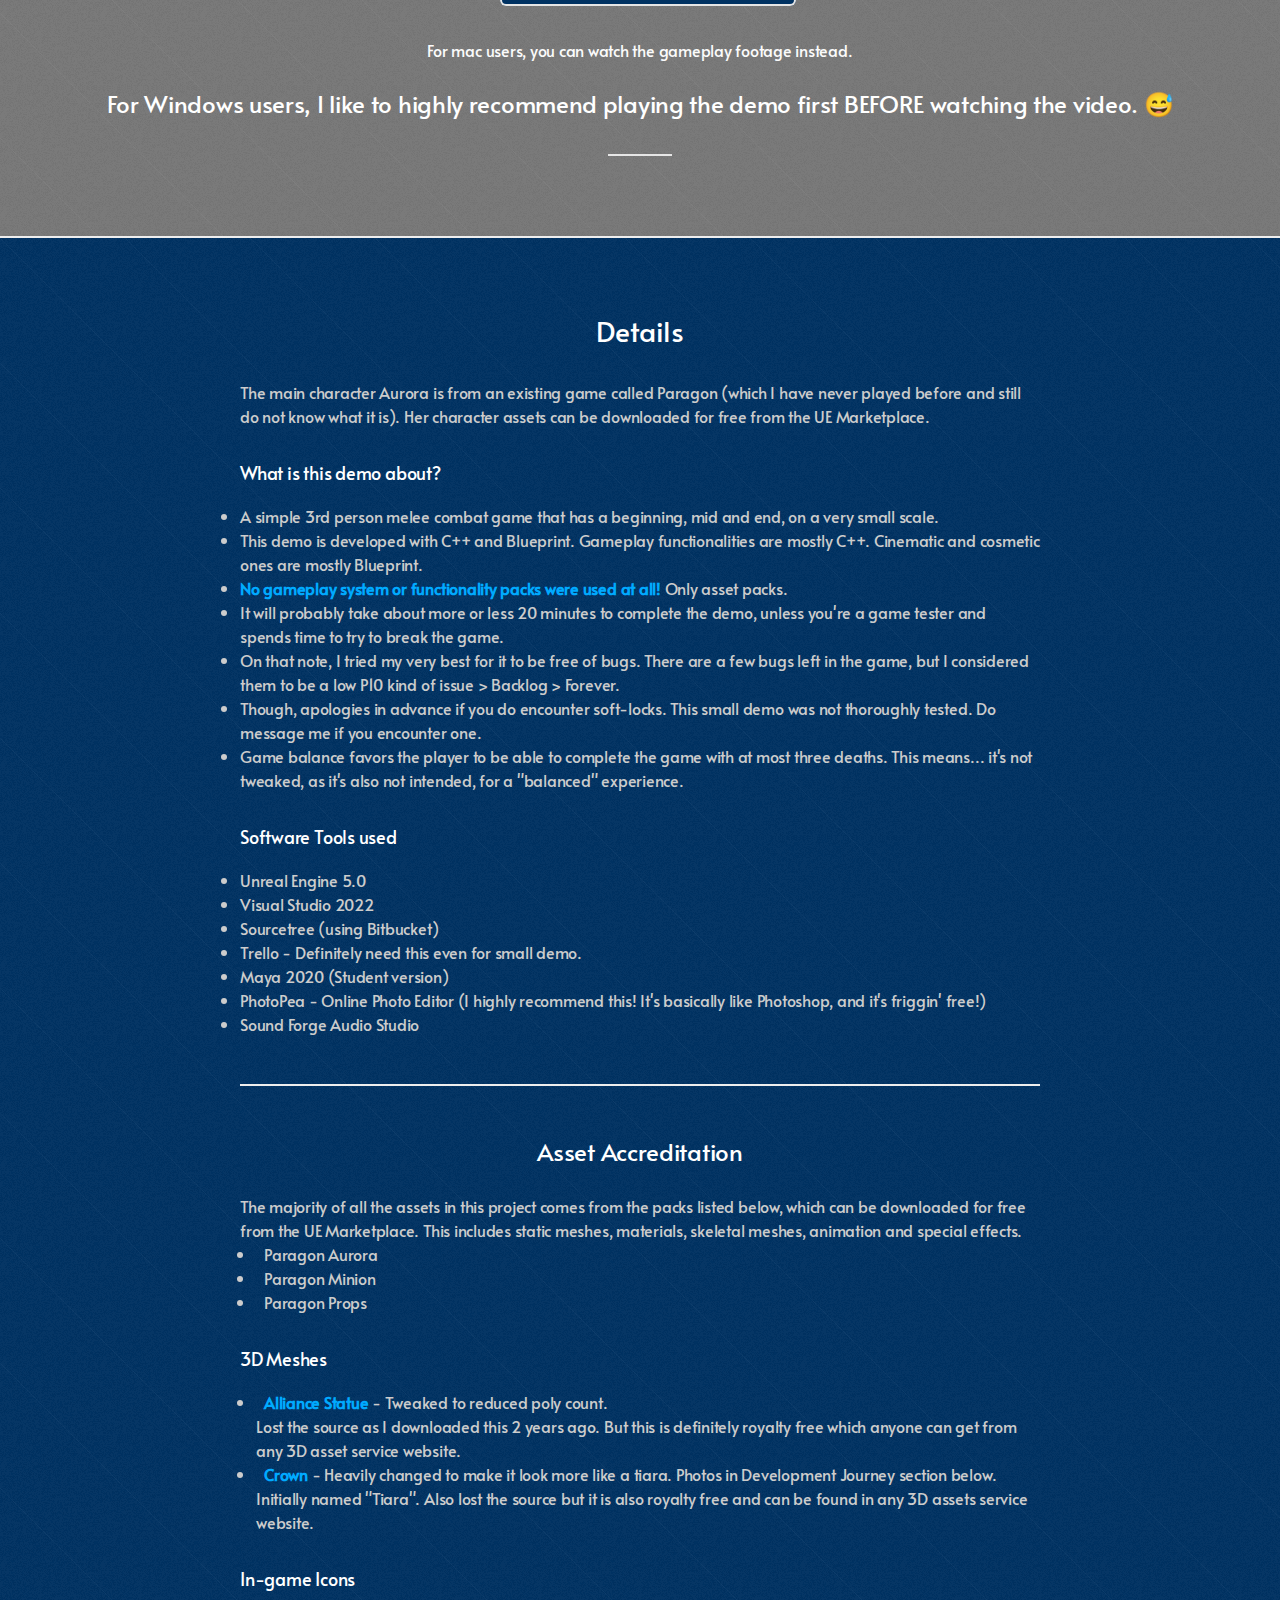
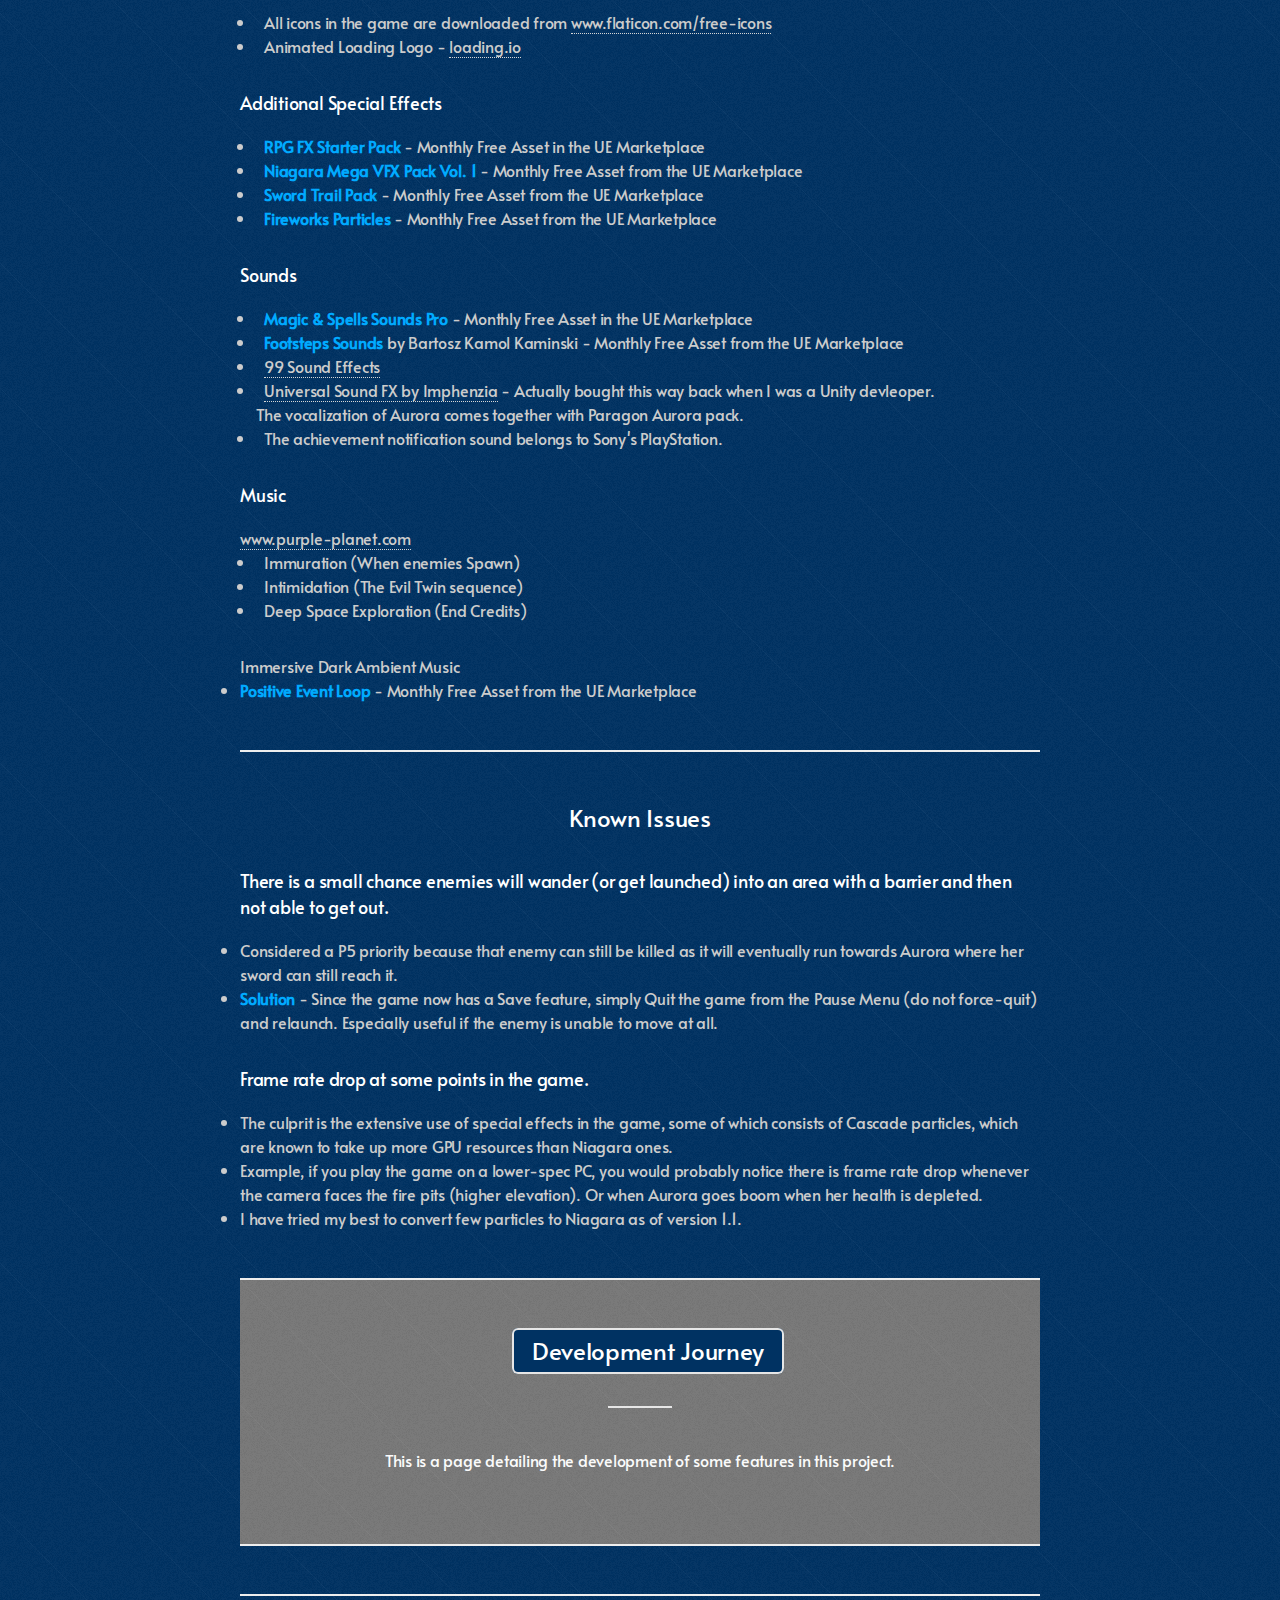
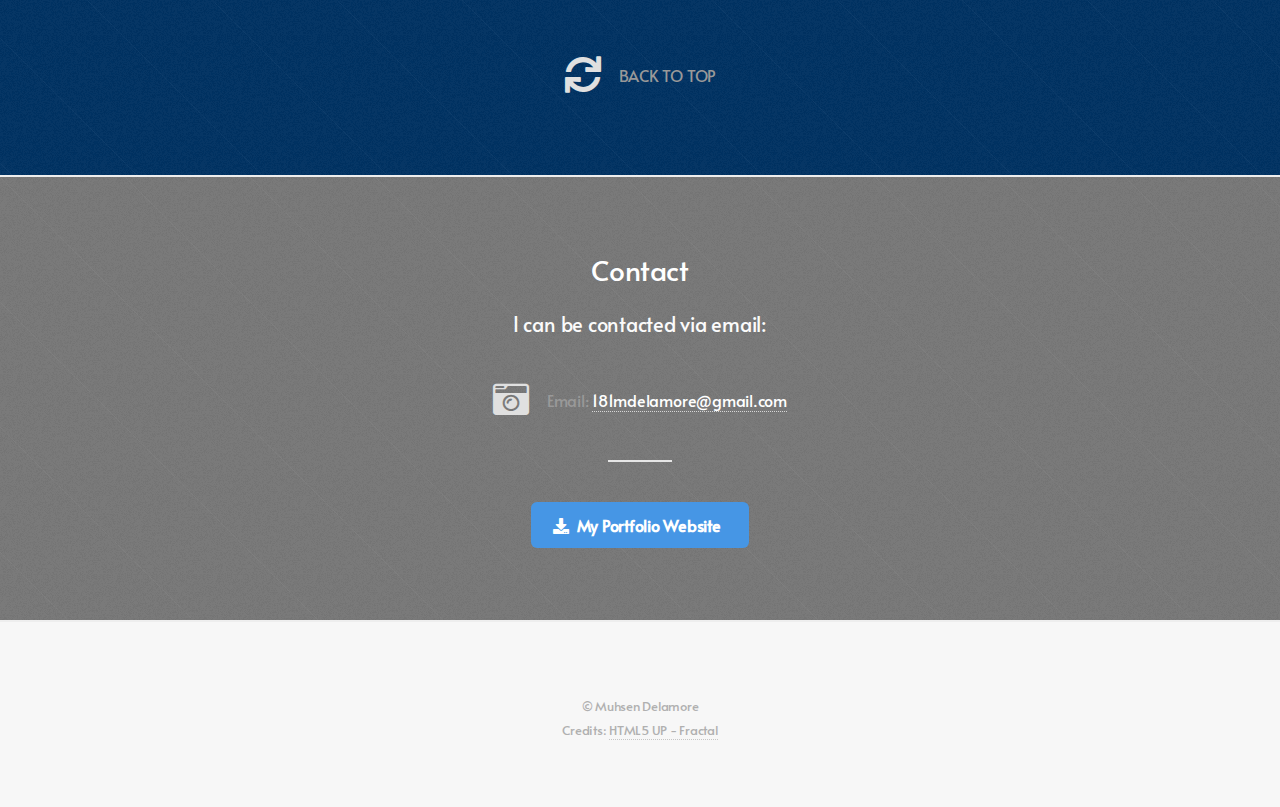
==== commit 9fdbc12b: "Improved the description." ====
--- a/index.html
+++ b/index.html
@@ -75,29 +75,26 @@
 								The game now has a Save feature. Yay. Players can now Resume the game.
 								<br /><br />
 								This was a challenge to do in the beginning because for one, Aurora's death count is tied, one-way, to the Ice Sculpture actors in the scene. 
-								There were other complications too but I've managed to overcome them.
-								<br /><br />
-								<ul>
-									<li style="margin: 5px;">What the game saves:</li>
+								There were other complications too but I've managed to overcome them. The system was done in C++.
+								<br /><br />
+								<ul>
+									<li style="margin: 5px;">When the game loads, Aurora will be where she was, with any headgear she equipped in the last save.</li>
+									<li>Her attribute states are also perserved.</li>
+									<li>However, if the last save was her currently engaged in an enemy wave, she will spawn without one as it seemed not appropriate (as almost all games do these days). 
+										BUT triggering the enemy spawner after loading will continue from the last wave count and incrememt. It will not reset to the beginning 1/2 for example.</li>
+									<li>The game also has an auto-save feature, which will auto-save:</li>
 									<ul>
-										<li>Aurora's location and rotation</li>
-										<li>Aurora's attributes</li>
-										<li>Any headgear equipped</li>
-										<li>The last enemy wave count so it will not reset to 1/2. Triggering the enemy spawner after loading will continue from the last wave count.</li>
+										<li>Every 2.5 minutes,</li>
+										<li>When the Quit button in the Pause Menu is clicked,</li>
+										<li>When Aurora revives,</li>
+										<li>When the End Credits has finished rolling (so players can visit the level again for any end game theatrics <em>*hint hint</em>).</li>
 									</ul>
-									<li>The game also has a auto-save feature, which will auto-save:</li>
-									<ul>
-										<li>Every 2.5 minutes</li>
-										<li>When the Quit button in the Pause Menu is clicked.</li>
-										<li>When Aurora revives</li>
-										<li>When the End Credits has finished rolling (so players can visit the level again for any end game theatrics *hint hint)</li>
-									</ul>
-								</ul>
-								There is also the Reset Level option which will ... resets everything. This means the save file will be deleted.
+								</ul>
+								There is also the Reset Level option which will ... reset everything. This means the save file will be deleted, and player starts in a fresh new game.
 							</p>
 							<p>
 								<h3>Achievements</h3>
-								This took me about 70% of total development time for this version, but I had successfully got it done!
+								This took me about 70% of total development time for this version, but I had successfully got it done! This system was also done in C++.
 								<br /><br />
 								<li>There are 10 achievements.</li>
 								<li>A couple of them are secret achievements. 😁</li>
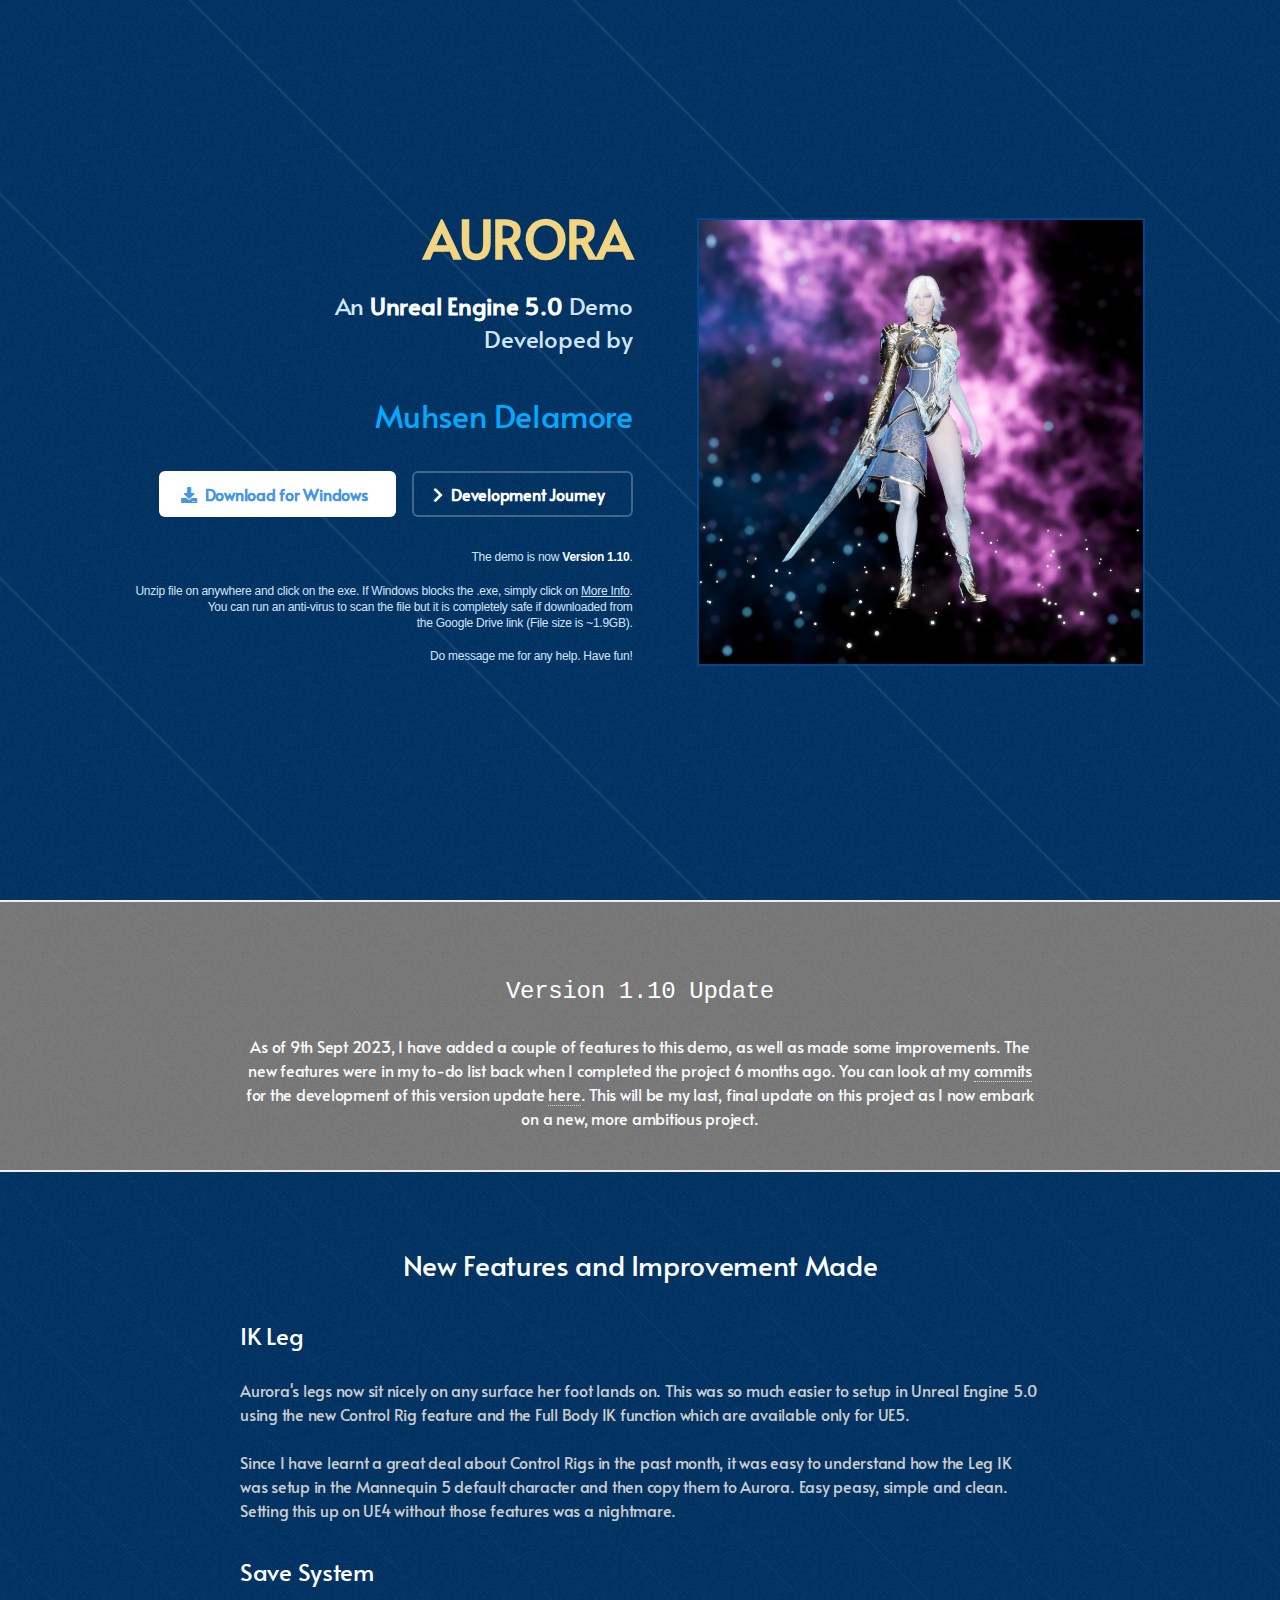
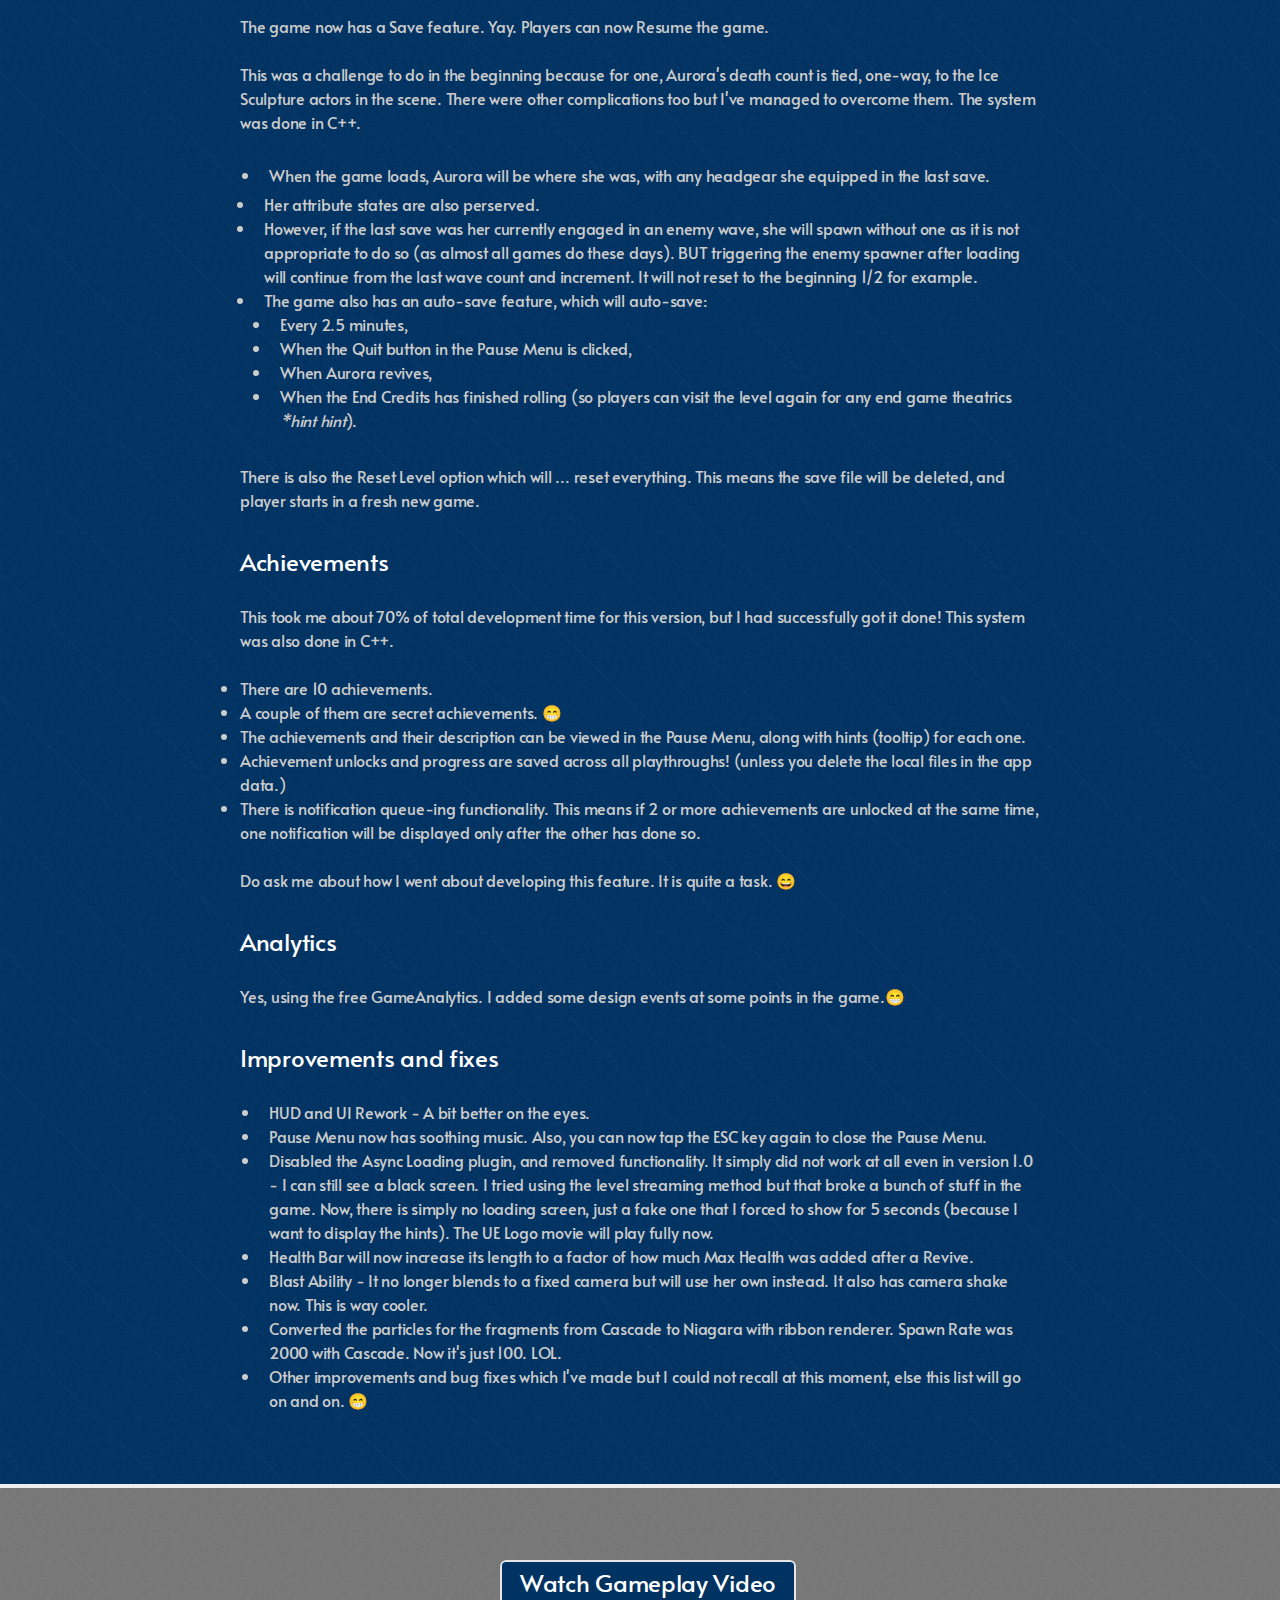
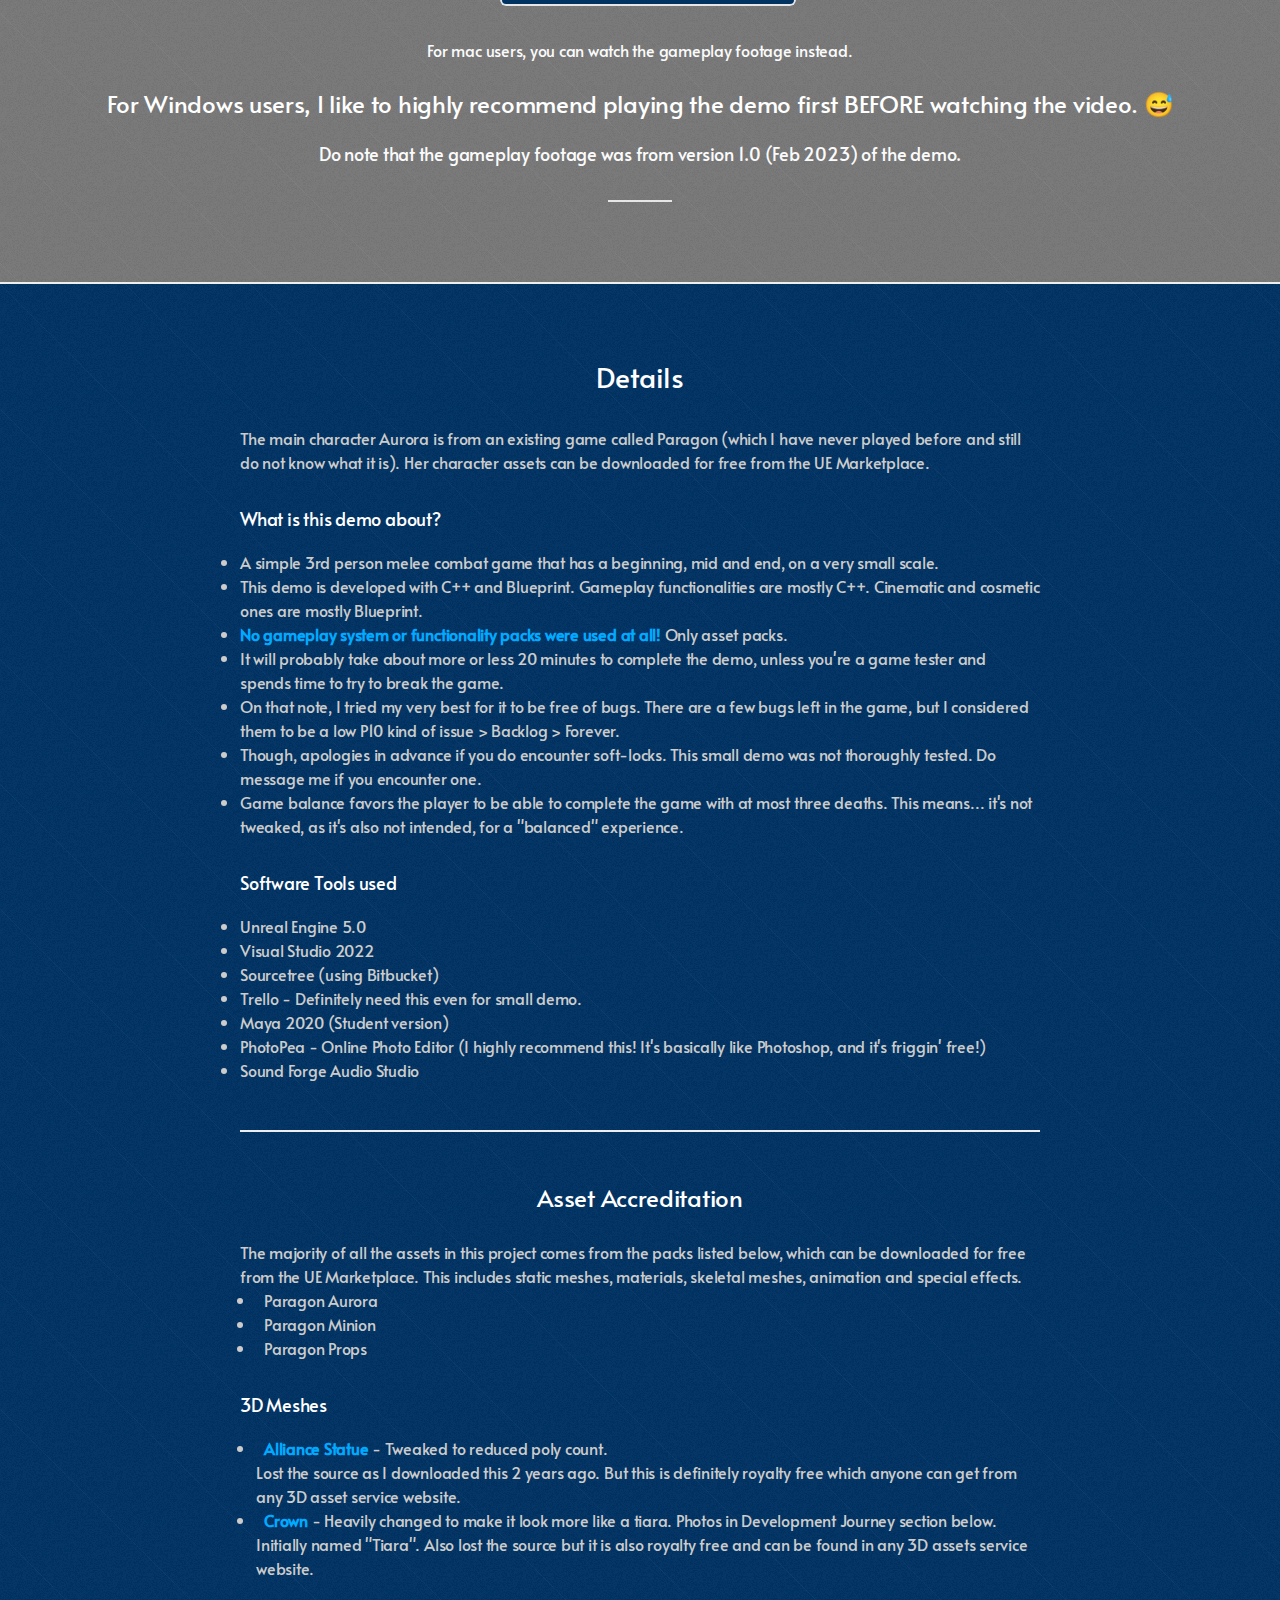
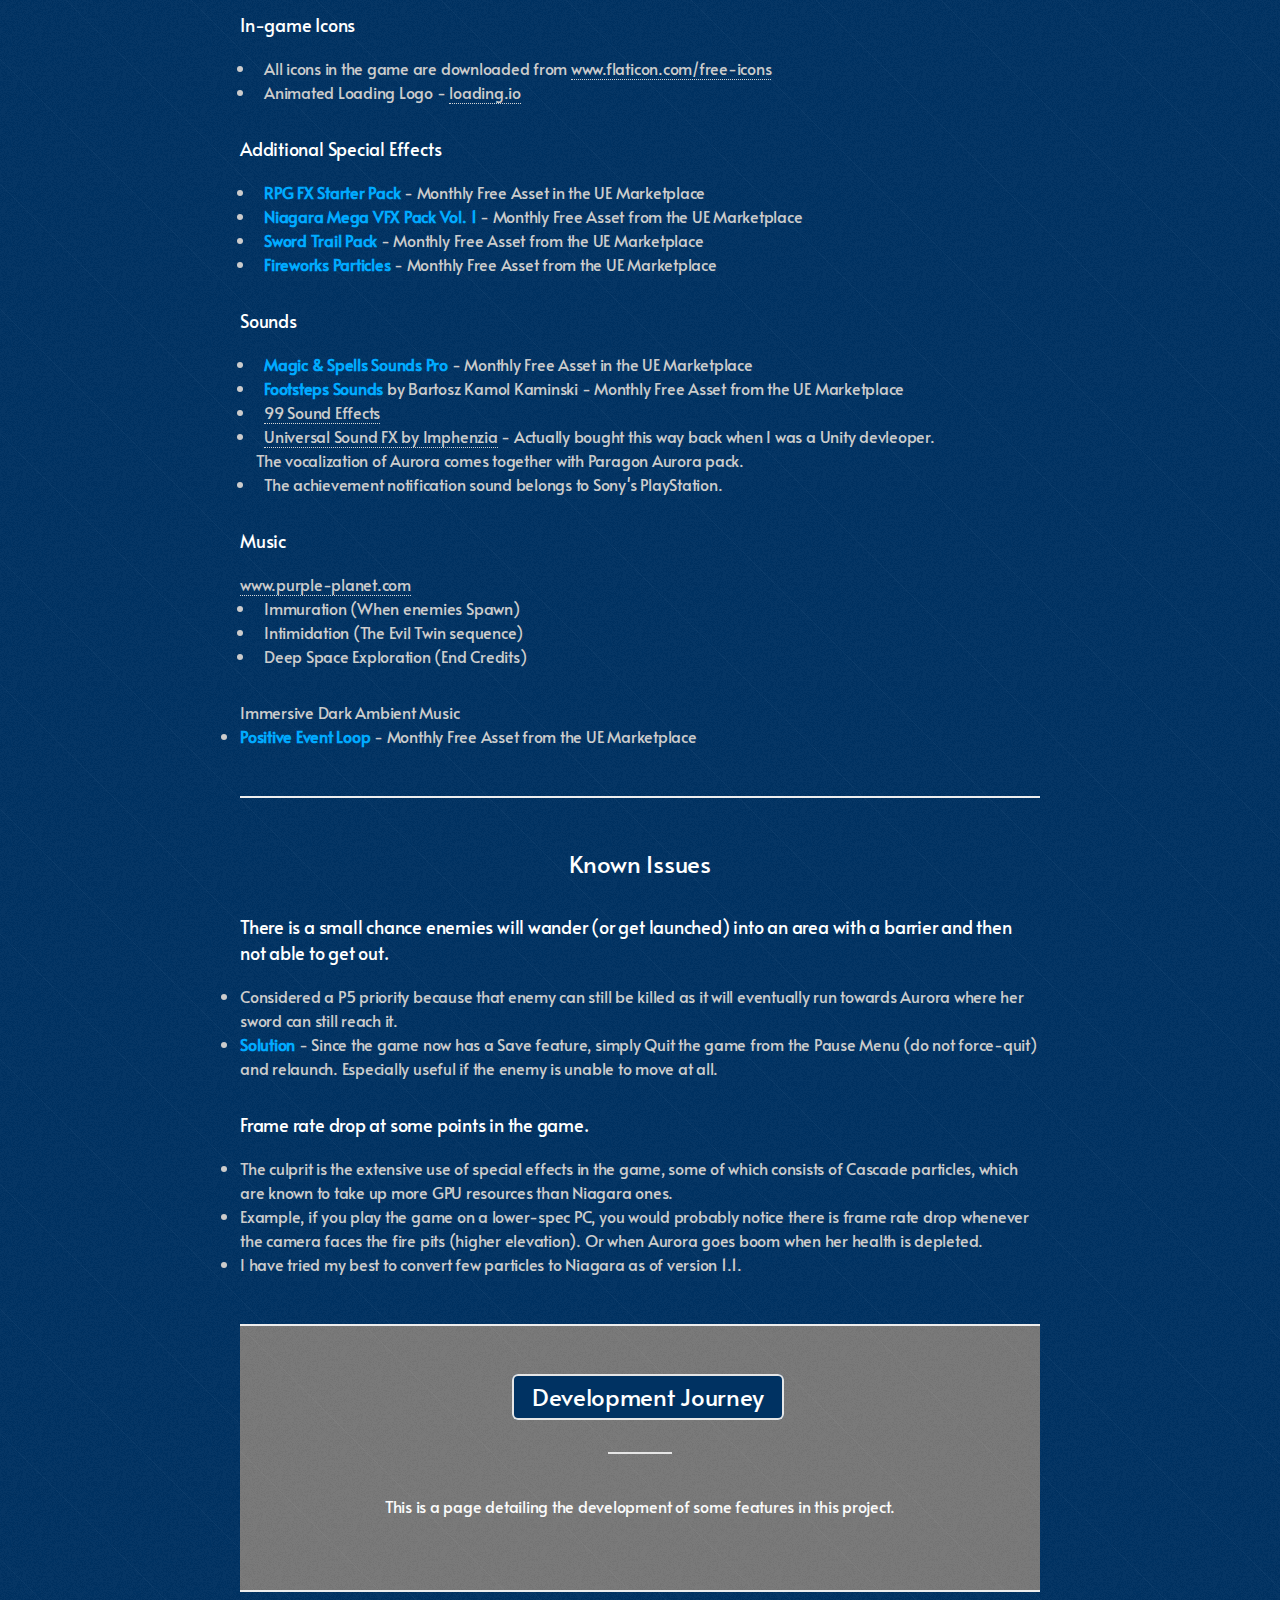
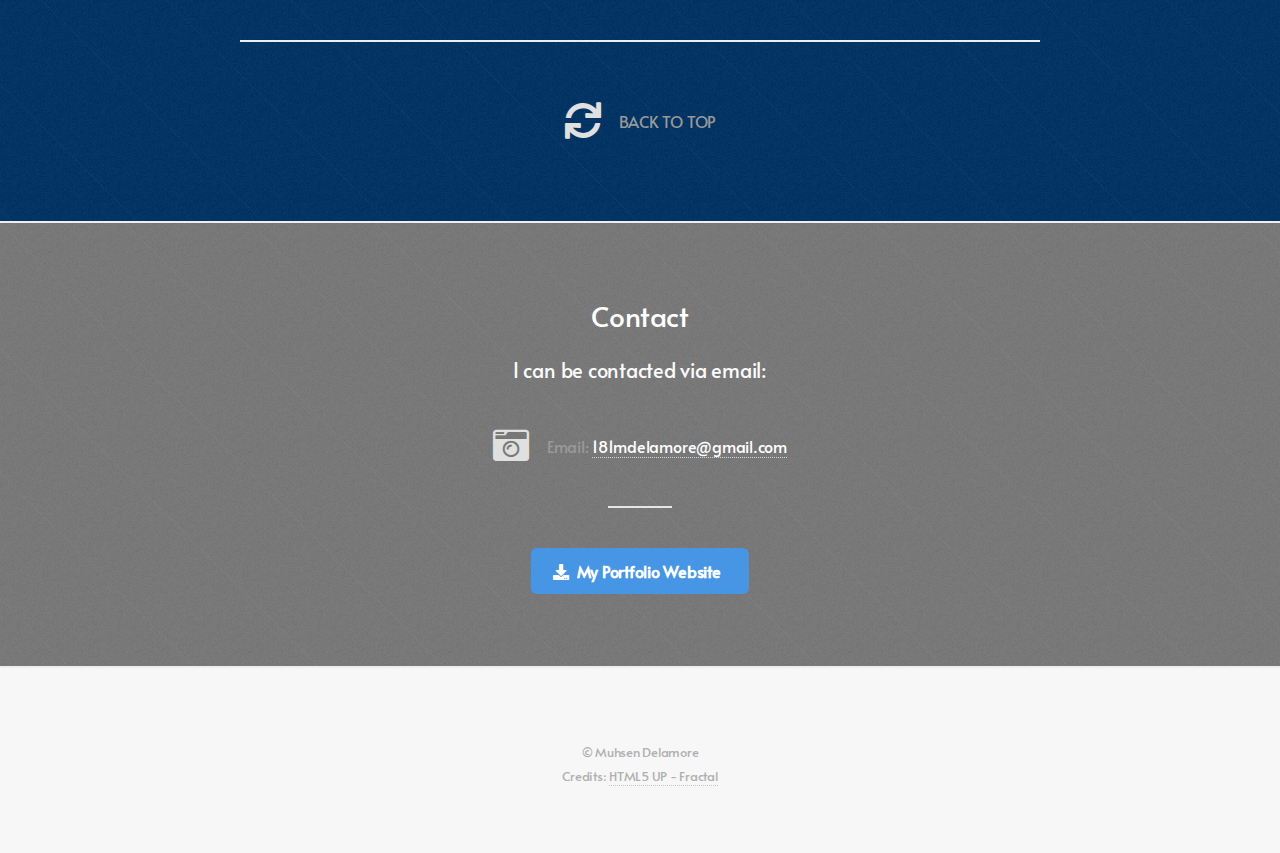
==== commit 0f071580: "more adjustments" ====
--- a/index.html
+++ b/index.html
@@ -33,7 +33,7 @@
 						<li><a href="https://drive.google.com/file/d/1KT29hFsQpnaw5Rpmds78EbV3K44M-KjT/view?usp=sharing" class="button primary icon solid fa-download">Download for Windows</a></li>
 						<li><a href="hyperspace/devjourney.html" class="button icon solid fa-chevron-right scrolly">Development Journey</a></li>
 					</ul>
-					<p class="downloadnote">There is now a <strong>Version 1.10</strong> final update!</p>
+					<p class="downloadnote">The demo is now <strong>Version 1.10</strong>.</p>
 					<!--<p class="downloadnote">*Minimum Req. : Windows 10 / 11, 7th Gen CPU, 16GB RAM, GTX 1080, with at least 6GB of VRAM.</p>-->
 					<p class="downloadnote">Unzip file on anywhere and click on the exe. If Windows blocks the .exe, simply click on <u>More Info</u>.
 						<br /> You can run an anti-virus to scan the file but it is completely safe if downloaded from
@@ -50,9 +50,9 @@
 				<section class="spot">
 					<div class="content">
 						<h3 style="text-align: center; font-family: 'Courier New', Courier, monospace;">Version 1.10 Update</h3>
-						As of 9th Sept 2023, I have added a couple of features to this demo, as well as made some improvements. This will be my last, final update on this project as I now embark on a new, more ambitious project.
-						The new features were in my to-do list back when I completed the project 6 months ago. You can now see my 
-						<a href="https://bitbucket.org/delamorean/auroracleaned/commits/">commits for this Aurora project here</a>.
+						As of 9th Sept 2023, I have added a couple of features to this demo, as well as made some improvements. The new features were in my to-do list back when I completed the project 6 months ago. You can look at my 
+						<a href="https://bitbucket.org/delamorean/auroracleaned/commits/">commits</a> for the development of this version update <a href="https://bitbucket.org/delamorean/auroracleaned/commits/">here</a>.
+						This will be my last, final update on this project as I now embark on a new, more ambitious project.
 					</div>
 				</section>
 			</div>
@@ -80,8 +80,8 @@
 								<ul>
 									<li style="margin: 5px;">When the game loads, Aurora will be where she was, with any headgear she equipped in the last save.</li>
 									<li>Her attribute states are also perserved.</li>
-									<li>However, if the last save was her currently engaged in an enemy wave, she will spawn without one as it seemed not appropriate (as almost all games do these days). 
-										BUT triggering the enemy spawner after loading will continue from the last wave count and incrememt. It will not reset to the beginning 1/2 for example.</li>
+									<li>However, if the last save was her currently engaged in an enemy wave, she will spawn without one as it is not appropriate to do so (as almost all games do these days). 
+										BUT triggering the enemy spawner after loading will continue from the last wave count and increment. It will not reset to the beginning 1/2 for example.</li>
 									<li>The game also has an auto-save feature, which will auto-save:</li>
 									<ul>
 										<li>Every 2.5 minutes,</li>
@@ -100,7 +100,7 @@
 								<li>A couple of them are secret achievements. 😁</li>
 								<li>The achievements and their description can be viewed in the Pause Menu, along with hints (tooltip) for each one.</li>
 								<li>Achievement unlocks and progress are saved across all playthroughs! (unless you delete the local files in the app data.)</li>
-								<li>There is notification queue-ing functionality. This means if there are 2 or more achievement unlocks at the same time, one notification will be displayed after the other.</li>
+								<li>There is notification queue-ing functionality. This means if 2 or more achievements are unlocked at the same time, one notification will be displayed only after the other has done so.</li>
 								<br />
 								Do ask me about how I went about developing this feature. It is quite a task. 😄
 							</p>
@@ -116,10 +116,10 @@
 									<li>Disabled the Async Loading plugin, and removed functionality. It simply did not work at all even in version 1.0 - I can still see a black screen. 
 										I tried using the level streaming method but that broke a bunch of stuff in the game. Now, there is simply no loading screen, just a fake one that I forced to 
 										show for 5 seconds (because I want to display the hints). The UE Logo movie will play fully now.</li>
-									<li>Health Bar will now lengthen according to how much Max Health Aurora has after a Revive.</li>
+									<li>Health Bar will now increase its length to a factor of how much Max Health was added after a Revive.</li>
 									<li>Blast Ability - It no longer blends to a fixed camera but will use her own instead. It also has camera shake now. This is way cooler.</li>
 									<li>Converted the particles for the fragments from Cascade to Niagara with ribbon renderer. Spawn Rate was 2000 with Cascade. Now it's just 100. LOL.</li>
-									<li>Other improvements and bug fixes I made but I could not recall at this moment, else this list will go on and on. 😁</li>
+									<li>Other improvements and bug fixes which I've made but I could not recall at this moment, else this list will go on and on. 😁</li>
 								</ul>
 							</p>
 						</div>
@@ -133,6 +133,7 @@
 				</ul>
 				<p>For mac users, you can watch the gameplay footage instead.</p>
 				<h3>For Windows users, I like to highly recommend playing the demo first BEFORE watching the video. 😅</h3>
+				<p>Do note that the gameplay footage was from version 1.0 (Feb 2023) of the demo.</p>
 			</header>
 		</section>
 
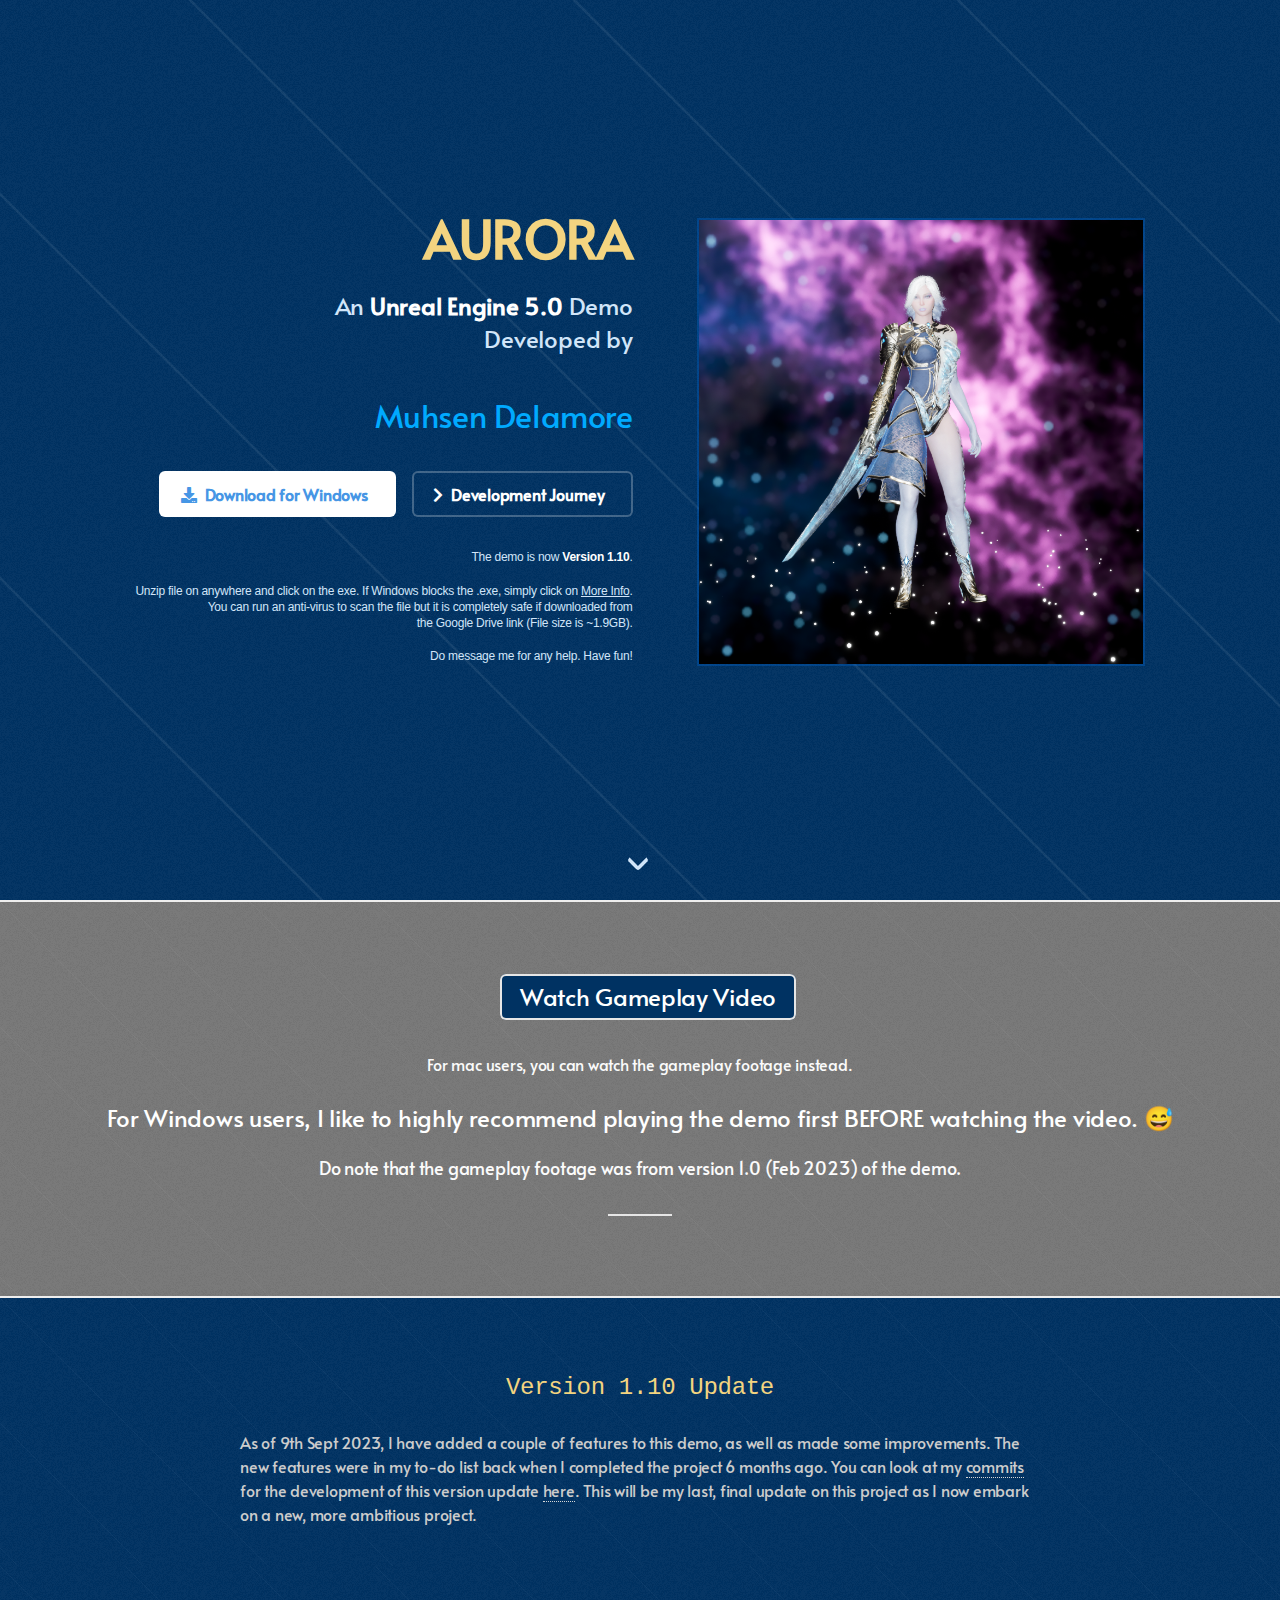
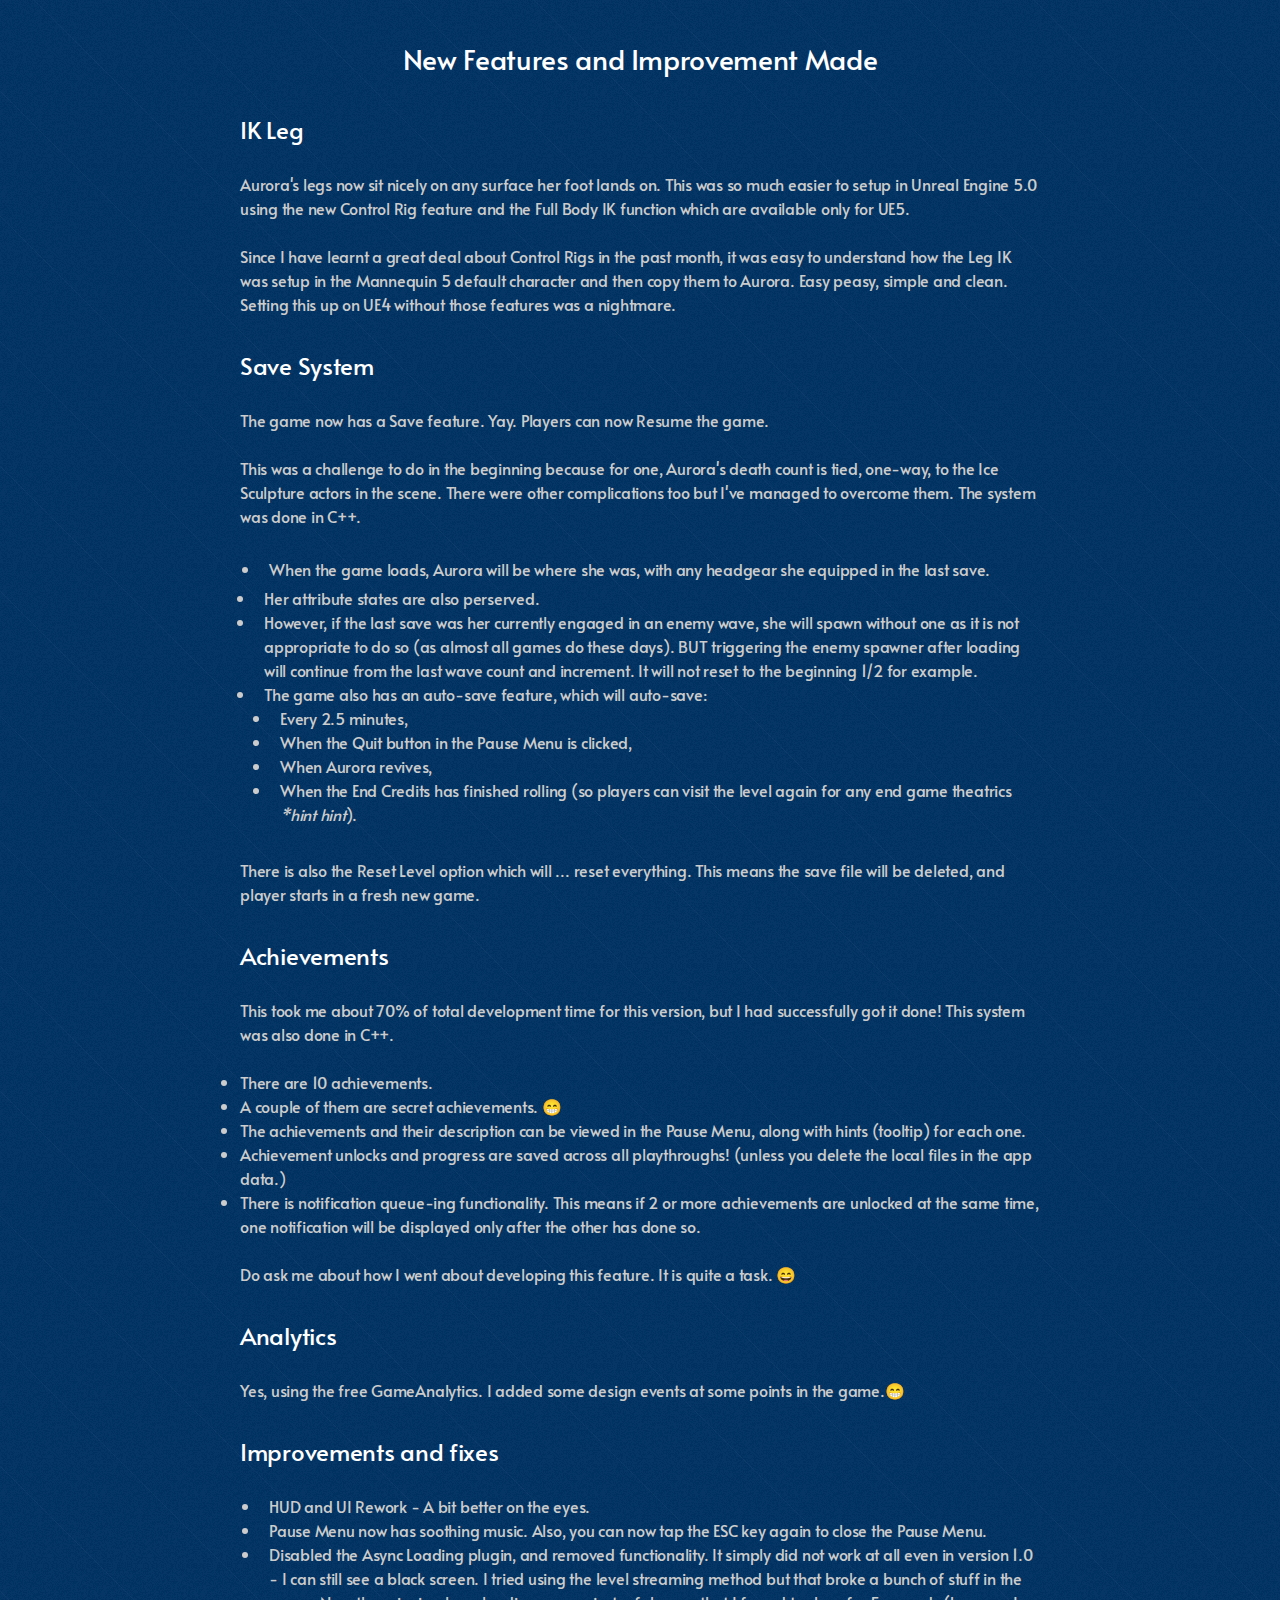
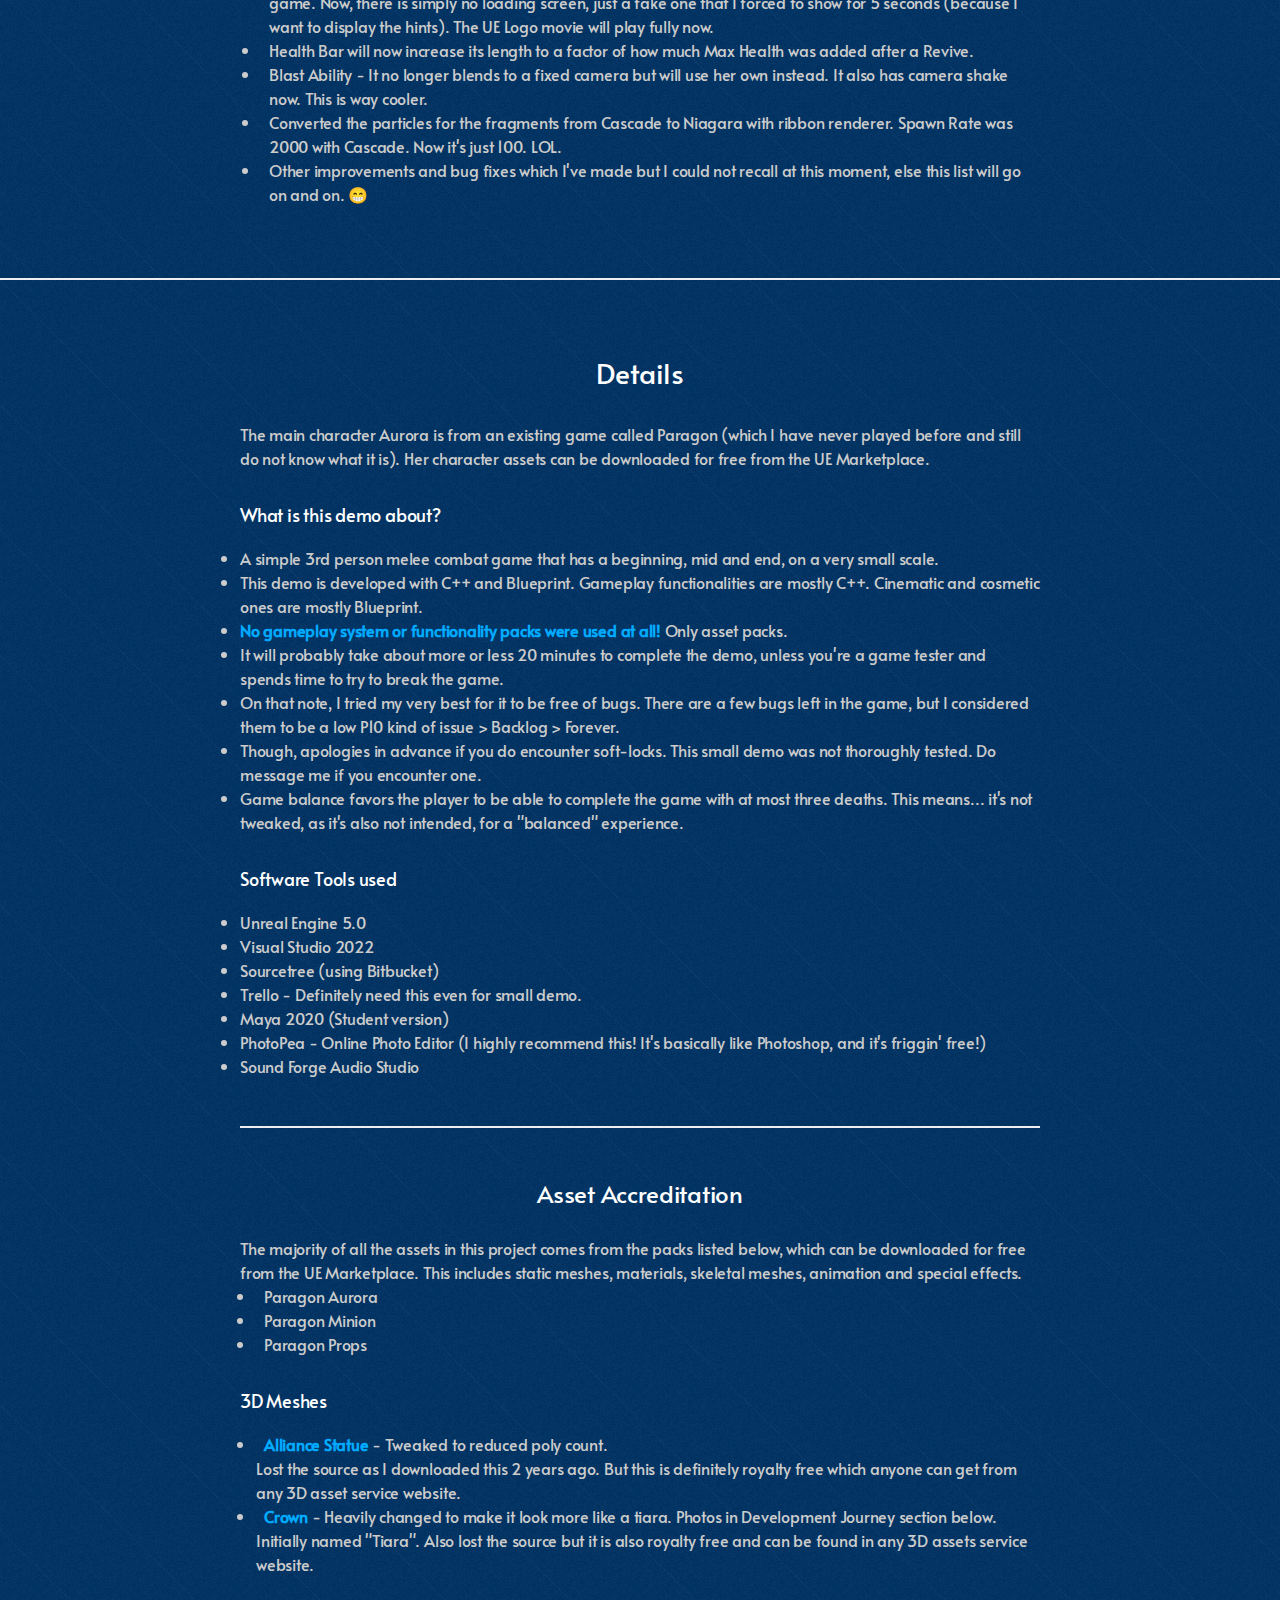
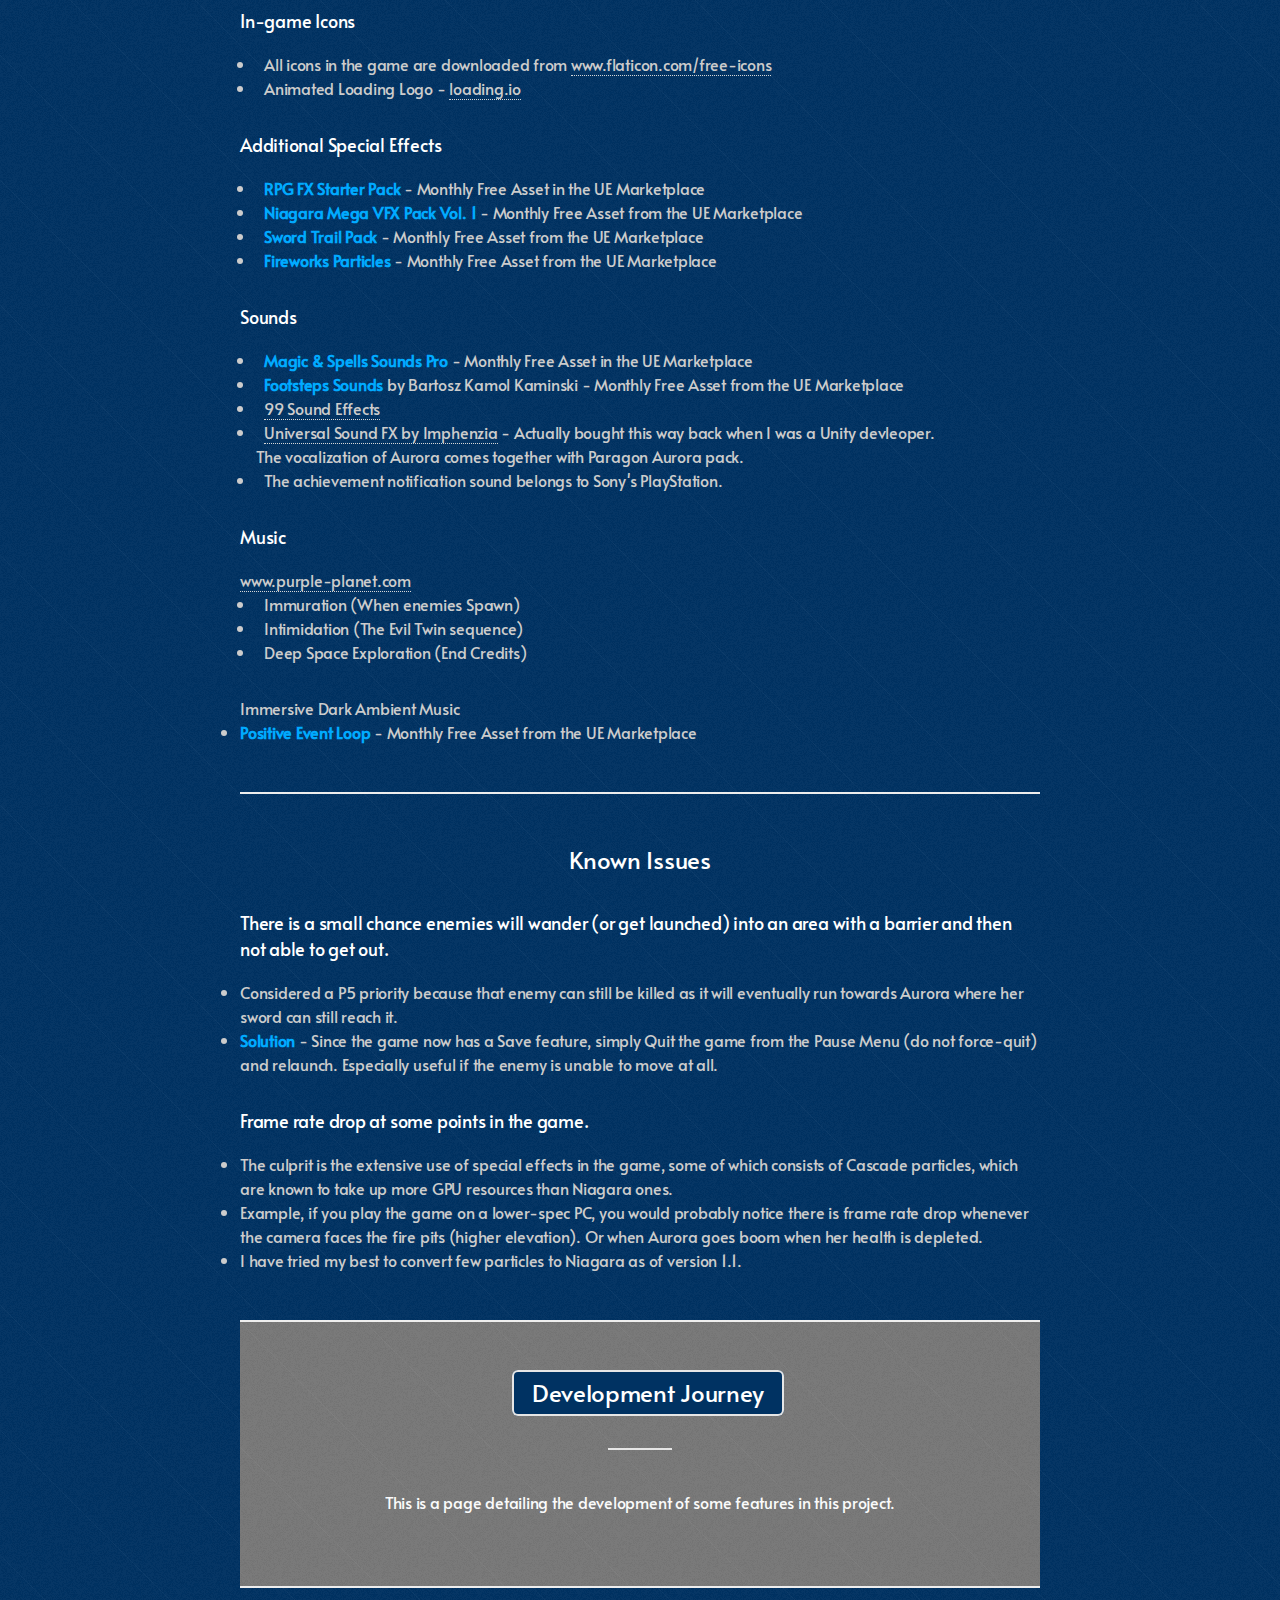
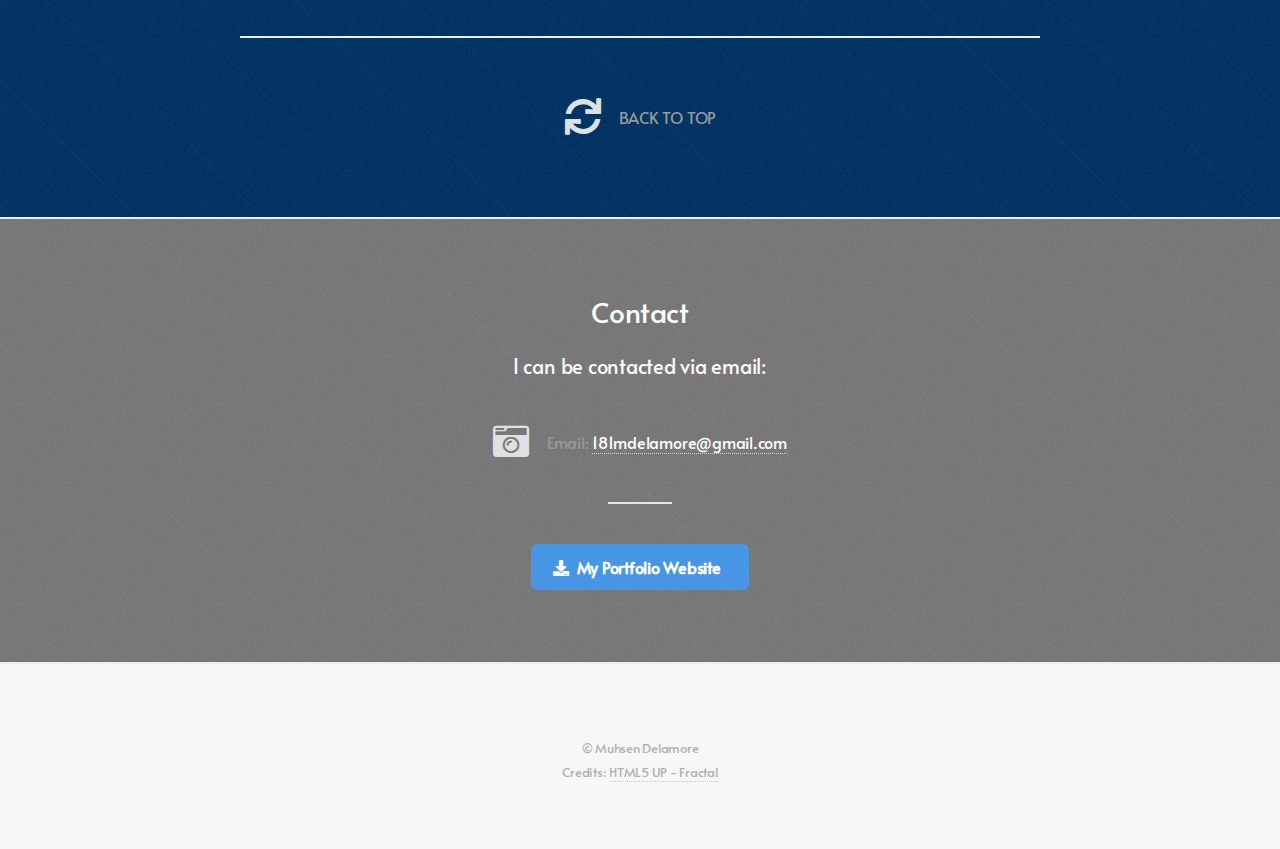
==== commit 69acf5ae: "Made improvement on placement of elements." ====
--- a/index.html
+++ b/index.html
@@ -23,33 +23,44 @@
 	<body class="is-preload">
 
 		<!-- Header -->
-			<header id="header">
-				<div class="content">
-					<h1>AURORA</h1>
-					<p>An <strong>Unreal Engine 5.0</strong> Demo <br />
-					Developed by</p>
-					<h2>Muhsen Delamore</h2>
-					<ul class="actions">
-						<li><a href="https://drive.google.com/file/d/1KT29hFsQpnaw5Rpmds78EbV3K44M-KjT/view?usp=sharing" class="button primary icon solid fa-download">Download for Windows</a></li>
-						<li><a href="hyperspace/devjourney.html" class="button icon solid fa-chevron-right scrolly">Development Journey</a></li>
-					</ul>
-					<p class="downloadnote">The demo is now <strong>Version 1.10</strong>.</p>
-					<!--<p class="downloadnote">*Minimum Req. : Windows 10 / 11, 7th Gen CPU, 16GB RAM, GTX 1080, with at least 6GB of VRAM.</p>-->
-					<p class="downloadnote">Unzip file on anywhere and click on the exe. If Windows blocks the .exe, simply click on <u>More Info</u>.
-						<br /> You can run an anti-virus to scan the file but it is completely safe if downloaded from
-						<br /> the Google Drive link (File size is ~1.9GB).
-						<br />
-						<br /> Do message me for any help. Have fun!</p>
-				</div>
-				<div class="image phone"><div class="inner"><img src="images/Aurora.png" alt="" /></div></div>
-			</header>
+		<header id="header">
+			<div class="content">
+				<h1>AURORA</h1>
+				<p>An <strong>Unreal Engine 5.0</strong> Demo <br />
+				Developed by</p>
+				<h2>Muhsen Delamore</h2>
+				<ul class="actions">
+					<li><a href="https://drive.google.com/file/d/1KT29hFsQpnaw5Rpmds78EbV3K44M-KjT/view?usp=sharing" class="button primary icon solid fa-download">Download for Windows</a></li>
+					<li><a href="hyperspace/devjourney.html" class="button icon solid fa-chevron-right scrolly">Development Journey</a></li>
+				</ul>
+				<p class="downloadnote">The demo is now <strong>Version 1.10</strong>.</p>
+				<!--<p class="downloadnote">*Minimum Req. : Windows 10 / 11, 7th Gen CPU, 16GB RAM, GTX 1080, with at least 6GB of VRAM.</p>-->
+				<p class="downloadnote">Unzip file on anywhere and click on the exe. If Windows blocks the .exe, simply click on <u>More Info</u>.
+					<br /> You can run an anti-virus to scan the file but it is completely safe if downloaded from
+					<br /> the Google Drive link (File size is ~1.9GB).
+					<br />
+					<br /> Do message me for any help. Have fun!</p>
+			</div>
+			<div class="image phone"><div class="inner"><img src="images/Aurora.png" alt="" /></div></div>
+			<div class="down-arrow"></div>
+		</header>
 
 		<!-- One -->
 		<section id="two" class="wrapper style2 special" style="border-top: solid 2px #eeeeee;">
+			<header class="major">
+				<ul style="text-align: center">
+					<a href="GameplayVideoEmbed.html" class="button icon solid scrolly" style="padding: 5px 20px 5px 20px; background-color: #003262;"><h3 style="text-align: center;">Watch Gameplay Video</h3></a>
+				</ul>
+				<p>For mac users, you can watch the gameplay footage instead.</p>
+				<h3>For Windows users, I like to highly recommend playing the demo first BEFORE watching the video. 😅</h3>
+				<p>Do note that the gameplay footage was from version 1.0 (Feb 2023) of the demo.</p>
+			</header>
+		</section>
+		<section id="two" class="wrapper" style="border: none;">
 			<div class="inner alt">
 				<section class="spot">
 					<div class="content">
-						<h3 style="text-align: center; font-family: 'Courier New', Courier, monospace;">Version 1.10 Update</h3>
+						<h3 style="text-align: center; font-family: 'Courier New', Courier, monospace; color: #f3d480;">Version 1.10 Update</h3>
 						As of 9th Sept 2023, I have added a couple of features to this demo, as well as made some improvements. The new features were in my to-do list back when I completed the project 6 months ago. You can look at my 
 						<a href="https://bitbucket.org/delamorean/auroracleaned/commits/">commits</a> for the development of this version update <a href="https://bitbucket.org/delamorean/auroracleaned/commits/">here</a>.
 						This will be my last, final update on this project as I now embark on a new, more ambitious project.
@@ -126,16 +137,7 @@
 					</section>
 				</div>
 		</section>
-		<section id="two" class="wrapper style2 special" style="border-top: solid 2px #eeeeee;">
-			<header class="major">
-				<ul style="text-align: center">
-					<a href="GameplayVideoEmbed.html" class="button icon solid scrolly" style="padding: 5px 20px 5px 20px; background-color: #003262;"><h3 style="text-align: center;">Watch Gameplay Video</h3></a>
-				</ul>
-				<p>For mac users, you can watch the gameplay footage instead.</p>
-				<h3>For Windows users, I like to highly recommend playing the demo first BEFORE watching the video. 😅</h3>
-				<p>Do note that the gameplay footage was from version 1.0 (Feb 2023) of the demo.</p>
-			</header>
-		</section>
+
 
 		<!-- Two -->
 			<section id="two" class="wrapper">
--- a/assets/css/main.css
+++ b/assets/css/main.css
@@ -27,6 +27,44 @@
 article, aside, details, figcaption, figure,
 footer, header, hgroup, menu, nav, section {
 	display: block;}
+
+@keyframes jumpInfinite {
+  0% {
+    margin-top: 0;
+  }
+  50% {
+    margin-top: 20px;
+  }
+  100% {
+    margin-top: 0;
+  }
+}
+
+.down-arrow {
+  position: absolute;
+  top: calc(100vh - 60px);
+  width: 0;
+  height: 30px;
+  border-radius: 2px;
+  animation: jumpInfinite 1.5s infinite;
+}
+
+/*
+left: calc(50% - 14px);
+border: 2px solid; */
+
+.down-arrow:after {
+  content: " ";
+  position: absolute;
+  top: 12px;
+  left: -10px;
+  width: 16px;
+  height: 16px;
+  border-bottom: 4px solid;
+  border-right: 4px solid;
+  border-radius: 4px;
+  transform: rotateZ(45deg);
+}
 
 body {
 	line-height: 1;
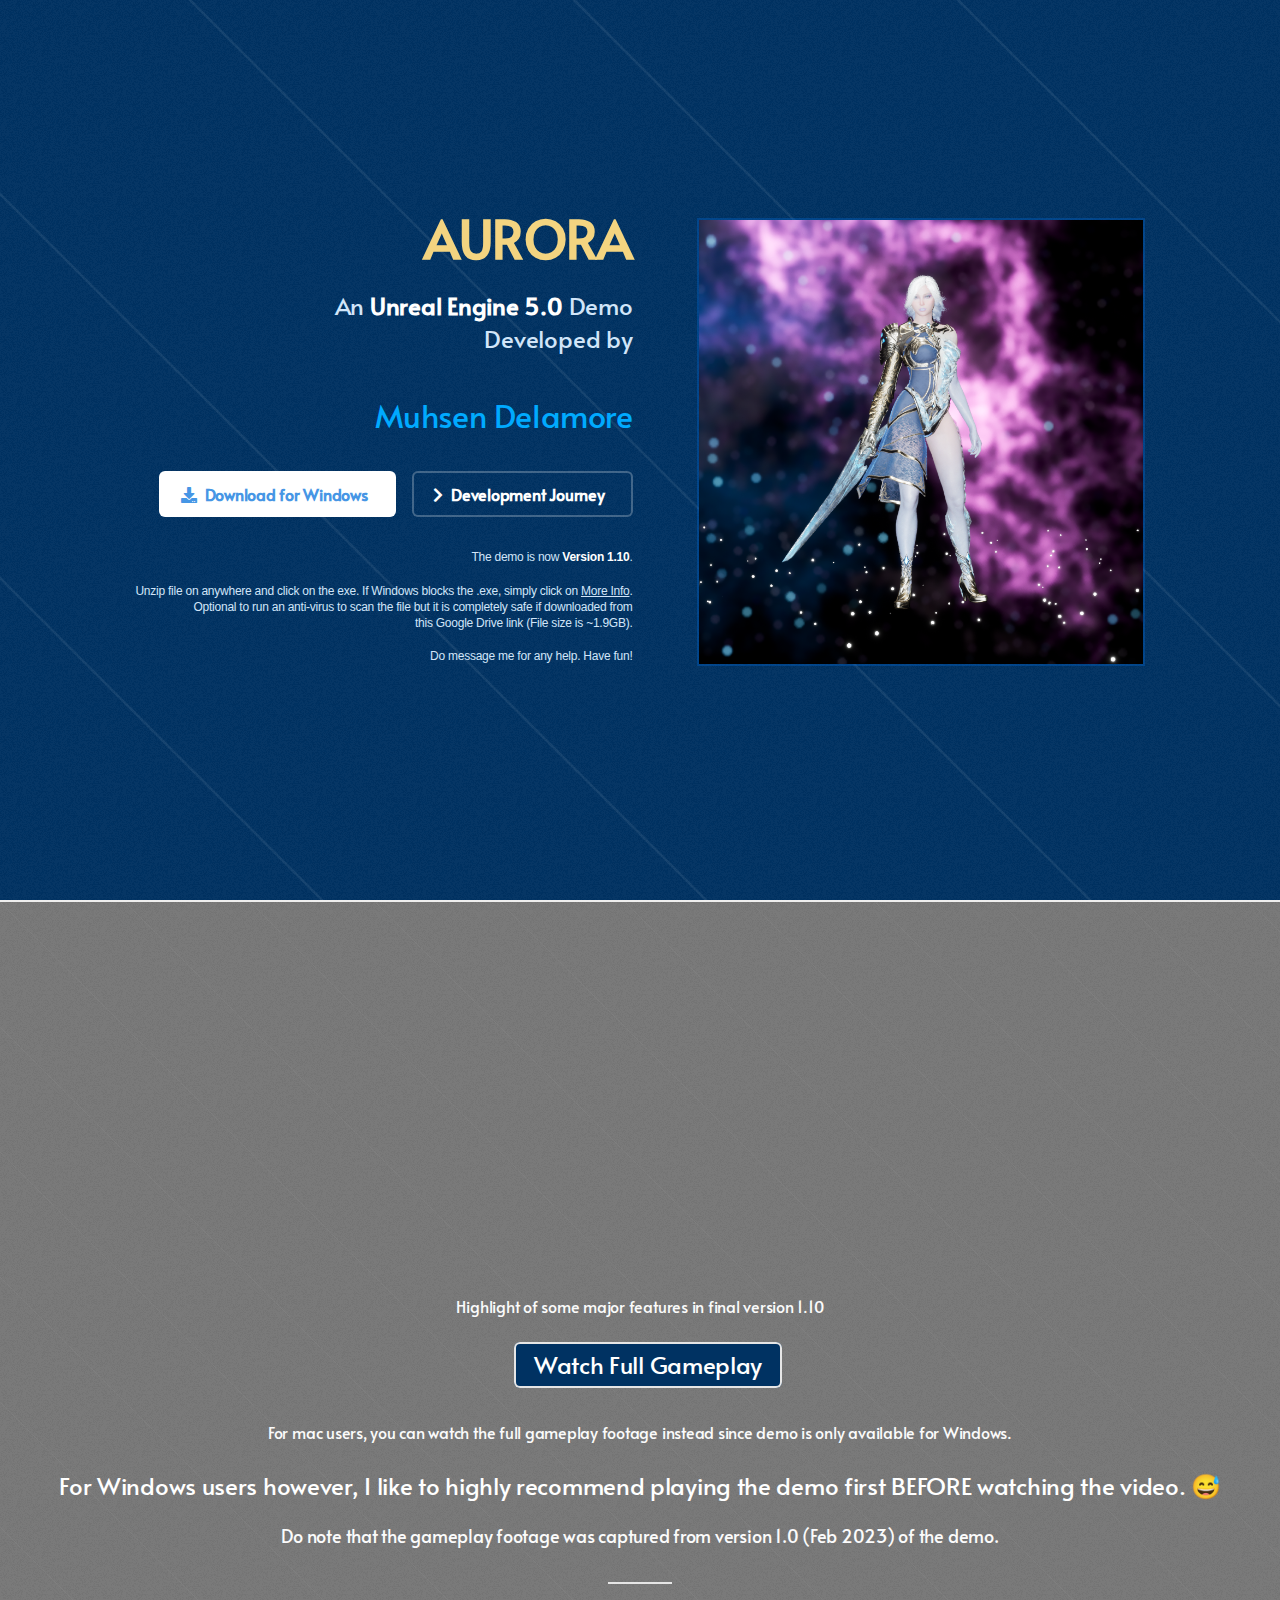
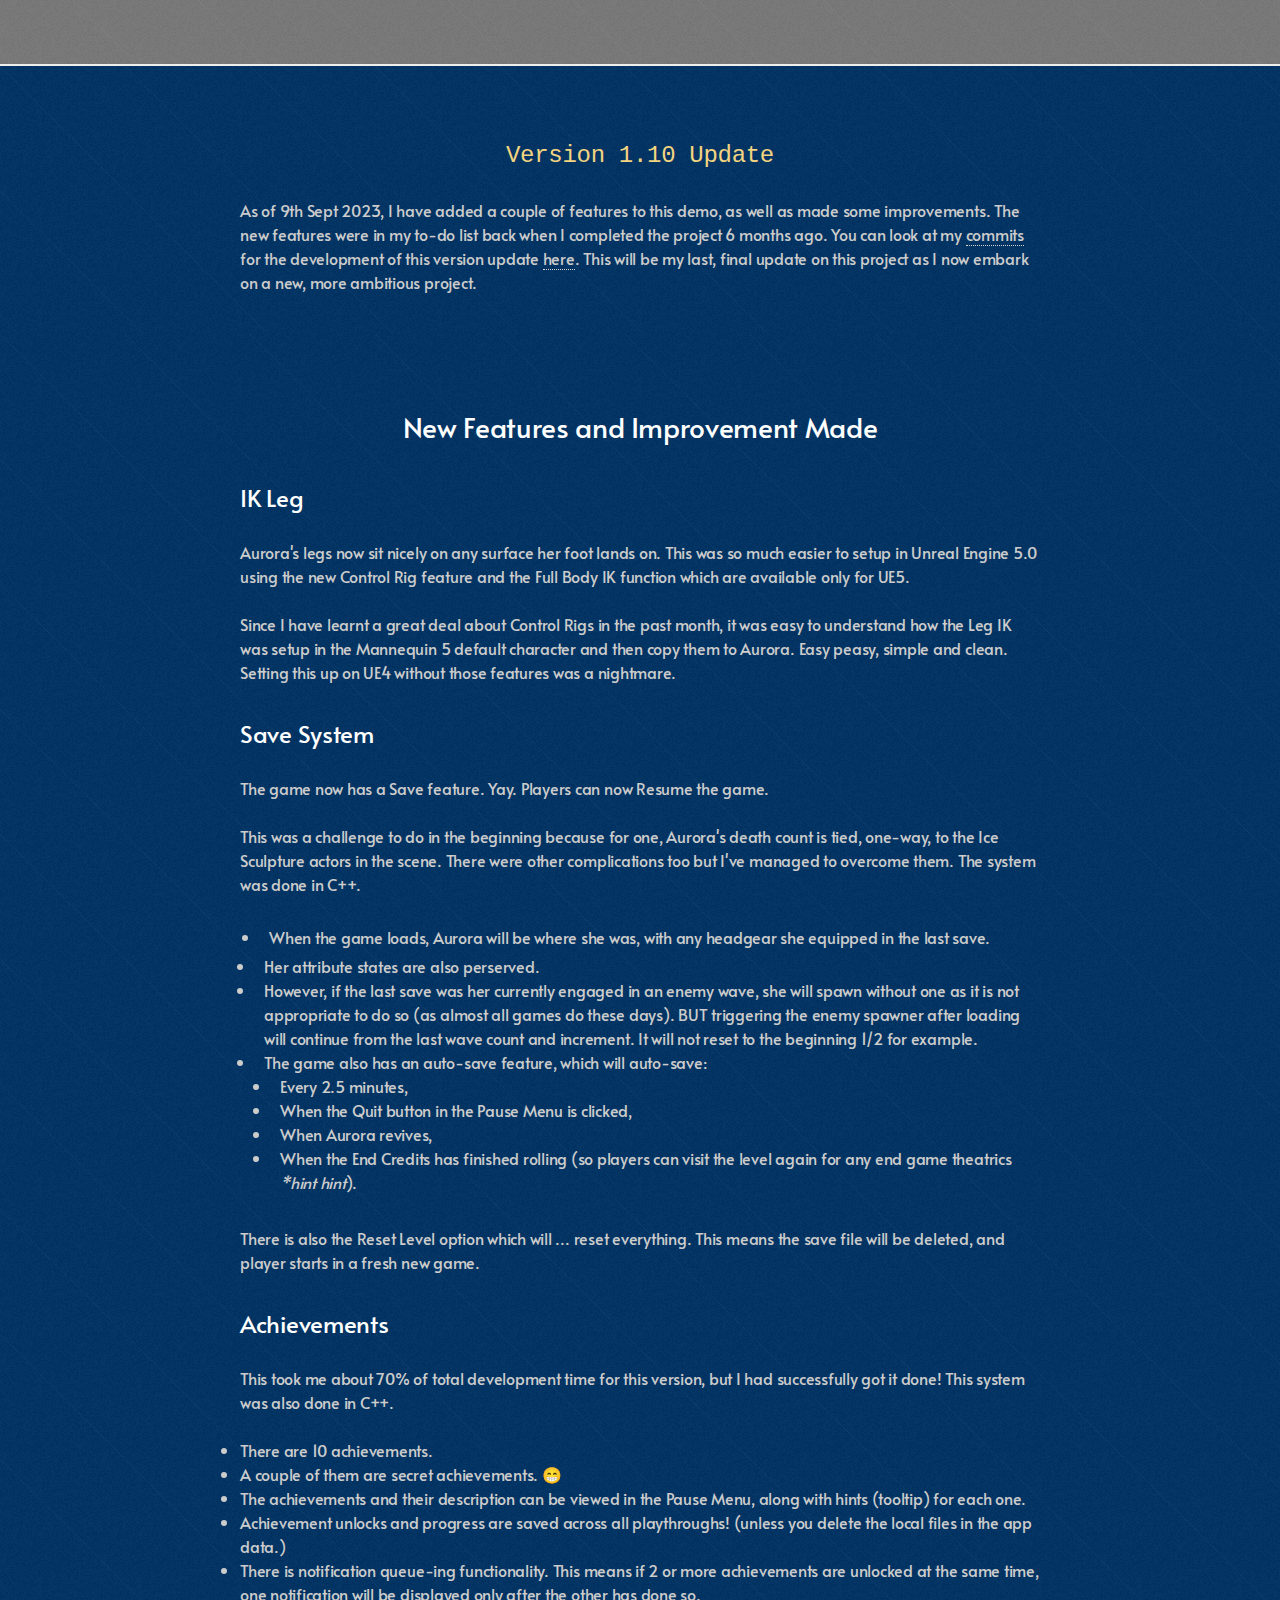
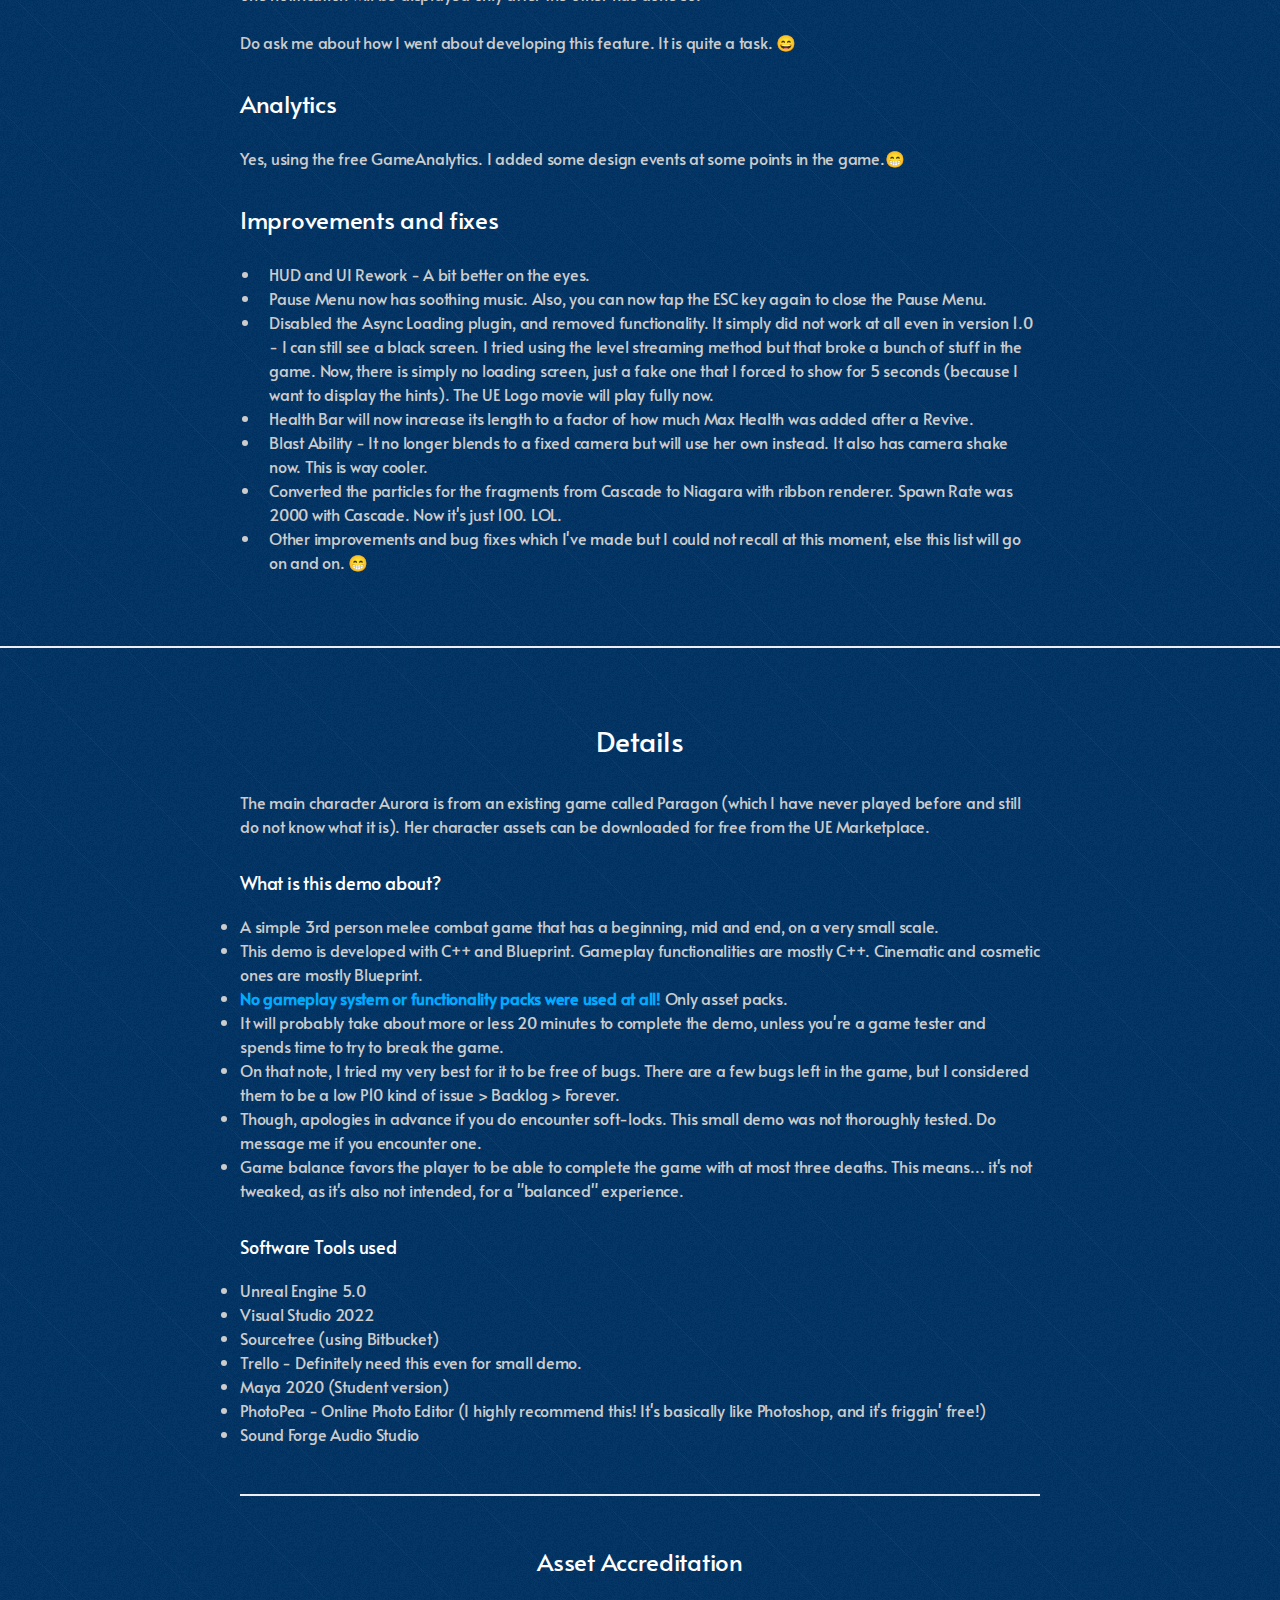
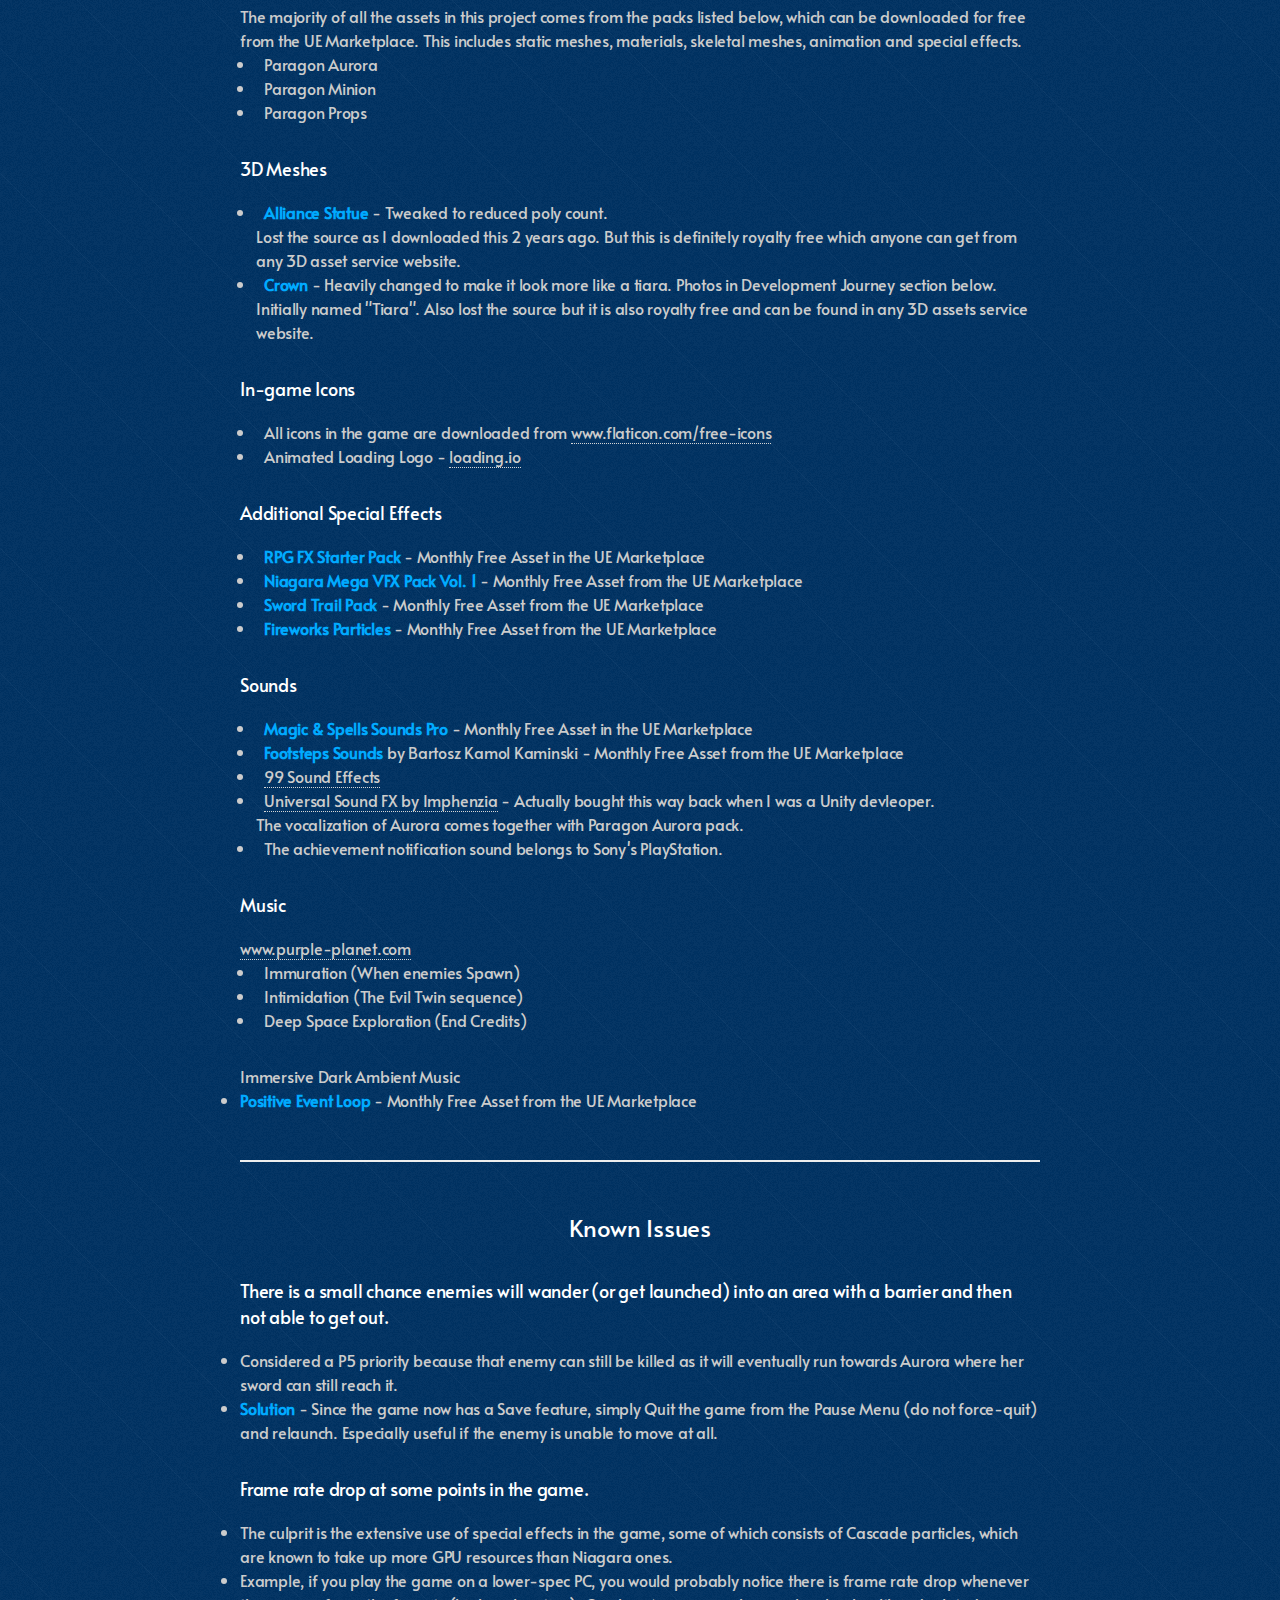
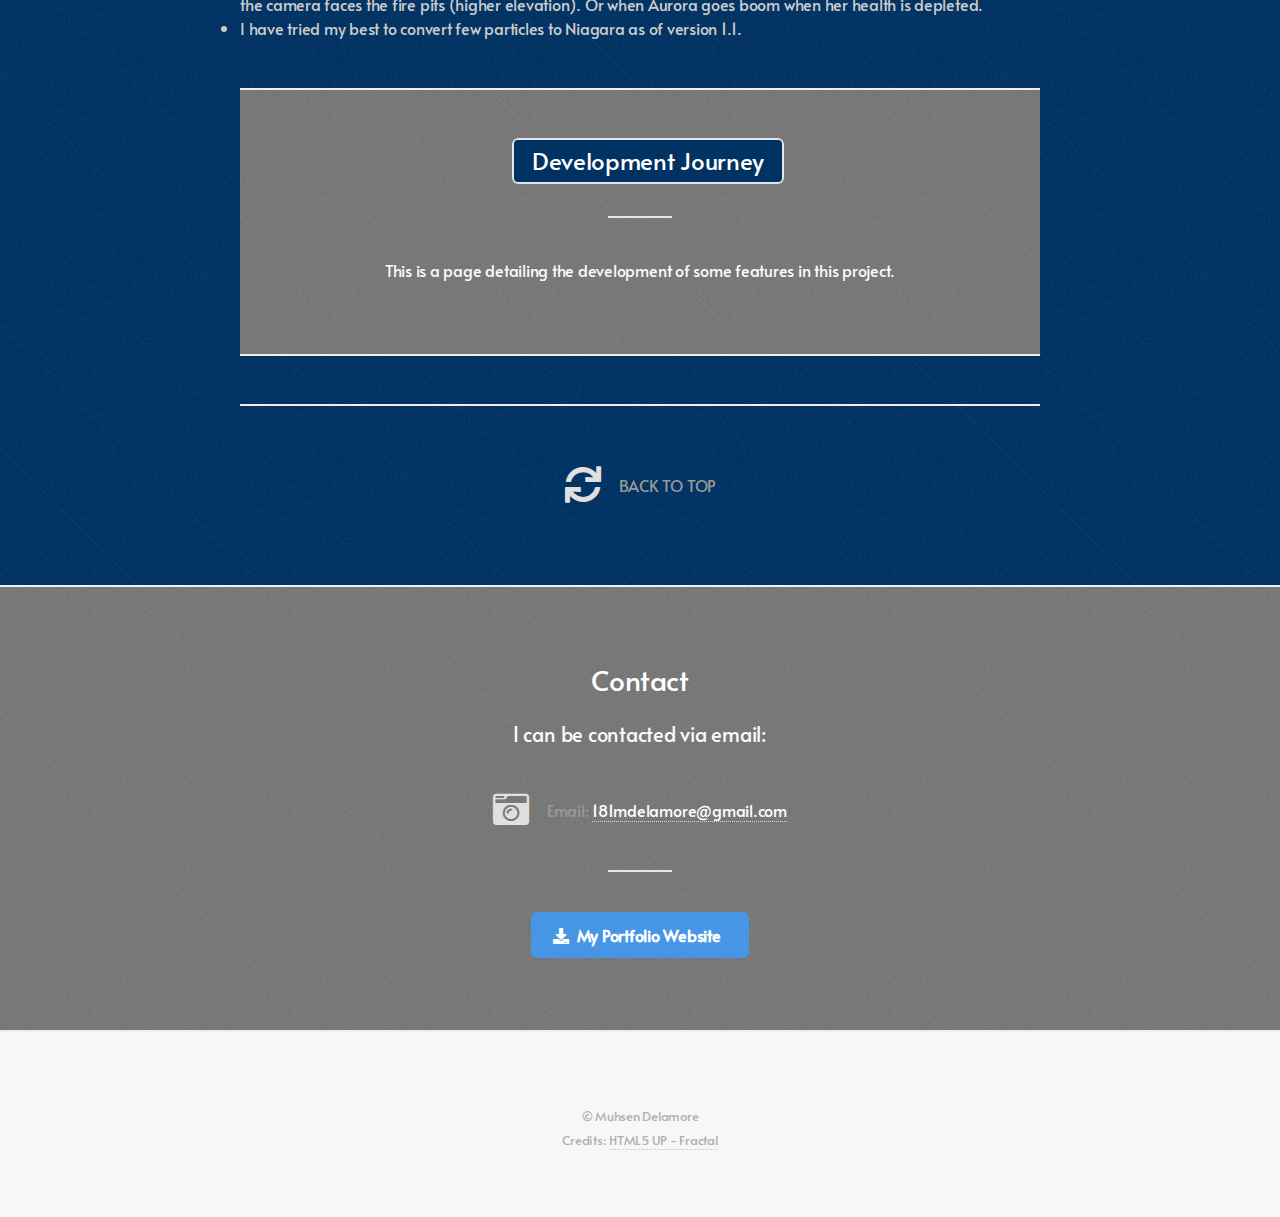
==== commit c58aa6ff: "Added a highlight video in the aurora demo page.." ====
--- a/index.html
+++ b/index.html
@@ -36,24 +36,26 @@
 				<p class="downloadnote">The demo is now <strong>Version 1.10</strong>.</p>
 				<!--<p class="downloadnote">*Minimum Req. : Windows 10 / 11, 7th Gen CPU, 16GB RAM, GTX 1080, with at least 6GB of VRAM.</p>-->
 				<p class="downloadnote">Unzip file on anywhere and click on the exe. If Windows blocks the .exe, simply click on <u>More Info</u>.
-					<br /> You can run an anti-virus to scan the file but it is completely safe if downloaded from
-					<br /> the Google Drive link (File size is ~1.9GB).
+					<br /> Optional to run an anti-virus to scan the file but it is completely safe if downloaded from
+					<br /> this Google Drive link (File size is ~1.9GB).
 					<br />
 					<br /> Do message me for any help. Have fun!</p>
 			</div>
 			<div class="image phone"><div class="inner"><img src="images/Aurora.png" alt="" /></div></div>
-			<div class="down-arrow"></div>
+<!--			<div class="down-arrow"></div>-->
 		</header>
 
 		<!-- One -->
 		<section id="two" class="wrapper style2 special" style="border-top: solid 2px #eeeeee;">
 			<header class="major">
+				<iframe width="560" height="315" src="https://www.youtube-nocookie.com/embed/KFZFL4onqPk" title="Aurora Features Highlight" frameborder="0" allow="accelerometer; autoplay; clipboard-write; encrypted-media; gyroscope; picture-in-picture; web-share" allowfullscreen></iframe>
+				<p>Highlight of some major features in final version 1.10</p>
 				<ul style="text-align: center">
-					<a href="GameplayVideoEmbed.html" class="button icon solid scrolly" style="padding: 5px 20px 5px 20px; background-color: #003262;"><h3 style="text-align: center;">Watch Gameplay Video</h3></a>
+					<a href="GameplayVideoEmbed.html" class="button icon solid scrolly" style="padding: 5px 20px 5px 20px; background-color: #003262;"><h3 style="text-align: center;">Watch Full Gameplay</h3></a>
 				</ul>
-				<p>For mac users, you can watch the gameplay footage instead.</p>
-				<h3>For Windows users, I like to highly recommend playing the demo first BEFORE watching the video. 😅</h3>
-				<p>Do note that the gameplay footage was from version 1.0 (Feb 2023) of the demo.</p>
+				<p>For mac users, you can watch the full gameplay footage instead since demo is only available for Windows.</p>
+				<h3>For Windows users however, I like to highly recommend playing the demo first BEFORE watching the video. 😅</h3>
+				<p>Do note that the gameplay footage was captured from version 1.0 (Feb 2023) of the demo.</p>
 			</header>
 		</section>
 		<section id="two" class="wrapper" style="border: none;">
